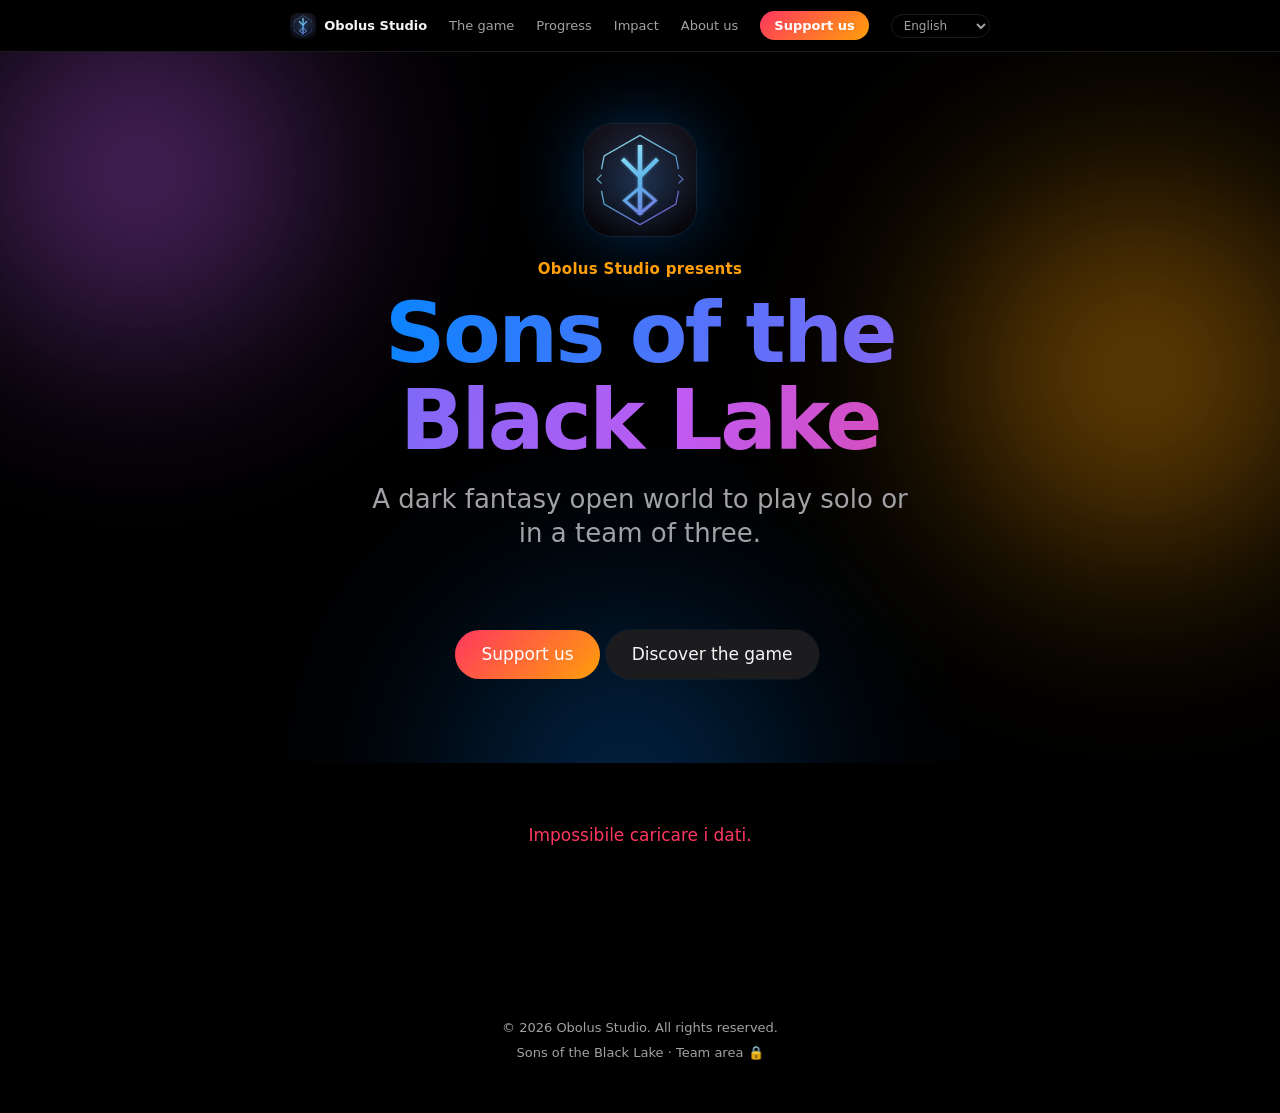
==== index.html @ 81336198 "Sito pubblico di Obolus Studio con area team, lingue e privacy Co-Authored-By: Claude Sonnet 5.5 <no" ====
<!doctype html>
<html lang="it"><head><meta charset="utf-8">
<meta name="viewport" content="width=device-width,initial-scale=1">
<link rel="icon" href="media/logo.svg" type="image/svg+xml">
<meta name="color-scheme" content="dark">
<meta name="description" content="Sons of the Black Lake: un dark fantasy open world da giocare da soli o in tre. Un gioco di Obolus Studio.">
<meta property="og:title" content="Sons of the Black Lake – Obolus Studio">
<meta property="og:description" content="Un dark fantasy open world da giocare da soli o in tre. Seguici mentre lo costruiamo.">
<title>Sons of the Black Lake – Obolus Studio</title>
<link rel="stylesheet" href="style.css"></head><body>
<nav id="nav"></nav><div id="pb"></div>

<header class="hero home">
  <canvas id="fx"></canvas><div class="blob"></div>
  <img class="mark" src="media/logo.svg" alt="Logo di Obolus Studio">
  <p class="eyebrow">Obolus Studio presenta</p>
  <h1 class="big"><span class="grad">Sons of the Black Lake</span></h1>
  <p class="lead" id="tag">Un dark fantasy open world da giocare da soli o in tre.</p>
  <div class="cd" id="cd"></div>
  <div class="cdl" id="cdl"></div>
  <div><a class="cta warm" id="hs" href="#sostieni">Sostienici</a><a class="cta2" href="#gioco">Scopri il gioco</a></div>
</header>

<main id="app">
<section id="trailer"><div class="rv"><p class="k grad">Trailer</p><h2>Guardalo in azione.</h2></div>
  <div class="vid rv" id="vid"><div><div class="play"></div><p>Il trailer arriva presto.</p></div></div>
</section>

<section id="gioco"><div class="rv"><p class="k grad">Il gioco</p><h2>Un'avventura dark fantasy.</h2><p class="sub">Un open world da vivere da soli o in compagnia, per PC su Steam.</p></div>
  <div class="feat">
    <div class="card"><div class="ic" style="--c:var(--blue)">⚔</div><h3>Combattimento</h3><p>Un sistema di combattimento completo.</p></div>
    <div class="card"><div class="ic" style="--c:var(--purple)">✦</div><h3>Classi</h3><p>Più classi, ognuna con il suo stile.</p></div>
    <div class="card"><div class="ic" style="--c:var(--green)">☻</div><h3>Co-op</h3><p>Da solo o con gli amici.</p></div>
    <div class="card"><div class="ic" style="--c:var(--orange)">☾</div><h3>Giorno e notte</h3><p>Un mondo che cambia con il tempo.</p></div>
    <div class="card"><div class="ic" style="--c:var(--pink)">◈</div><h3>Stile retro</h3><p>Un look che ricorda i classici.</p></div>
    <div class="card"><div class="ic" style="--c:var(--teal)">文</div><h3>Otto lingue</h3><p>Giocabile in otto lingue.</p></div>
  </div>
</section>

<section id="storia"><div class="rv"><p class="k" style="color:var(--pink)">La storia</p><h2>Il primo capitolo.</h2><p class="sub">Tutto comincia a Villaggio Lago Nero, un piccolo borgo affacciato su acque scure. Qui vive il protagonista, tra vicini, mestieri e giornate che sembrano tutte uguali. Ma questo è un mondo dark fantasy: la calma non dura per sempre. Il primo capitolo ti presenta il suo passato e ti guida, con calma, dentro il gioco. Sarà la nostra demo su Steam.</p></div></section>

<section id="galleria"><div class="rv"><p class="k" style="color:var(--teal)">Galleria</p><h2>Il mondo prende forma.</h2></div><div class="gal rv" id="gal"></div></section>

<section id="progressi"><div class="rv"><p class="k" style="color:var(--green)">A che punto siamo</p><h2>Si costruisce ogni giorno.</h2><p class="sub">Lo stato del capitolo 1.</p></div>
  <div class="card chap rv"><div class="ring"><svg width="180" height="180" viewBox="0 0 180 180"><defs><linearGradient id="gr" x1="0" y1="0" x2="1" y2="1"><stop offset="0" stop-color="#0a84ff"/><stop offset=".5" stop-color="#bf5af2"/><stop offset="1" stop-color="#ff375f"/></linearGradient></defs><circle cx="90" cy="90" r="76" fill="none" stroke="var(--line)" stroke-width="14"/><circle id="rg" cx="90" cy="90" r="76" fill="none" stroke="url(#gr)" stroke-width="14" stroke-linecap="round" stroke-dasharray="477.5" stroke-dashoffset="477.5" style="transition:stroke-dashoffset 1.4s cubic-bezier(.2,.7,.2,1)"/></svg><div class="t"><b id="cp">—</b><span>tappe pronte</span></div></div>
  <div><ol class="tl" id="cl"></ol><div class="note" id="cn"></div></div></div>
  <div class="mini rv" id="nums"></div>
  <a class="more" href="progressi.html">Tutti i numeri e la roadmap →</a>
</section>

<section id="team"><div class="rv"><p class="k" style="color:var(--orange)">Il team</p><h2>Tre persone, un gioco.</h2></div><div class="ppl rv" id="ppl"></div><a class="more" href="chi-siamo.html">Conosci il team →</a></section>

<section id="sostieni"><div class="card support rv"><p class="k grad">Sostienici</p><h2>Aiutaci a finire il gioco.</h2><p class="sub" id="dt"></p><a class="cta warm" id="db" href="#">Sostienici</a></div></section>
</main>
<footer id="ft"></footer>

<script src="i18n.js"></script>
<script src="site.js"></script>
<script>
const {$,f,el}=site;
Promise.all([site.cfg,site.data]).then(([C,D])=>{
  if(C.tagline)$('tag').textContent=C.tagline;
  site.countdown(C,$('cd'),$('cdl'));
  /* trailer */
  if(/^[\w-]{11}$/.test(C.trailer||'')){const i=el('iframe');i.src='https://www.youtube-nocookie.com/embed/'+C.trailer;i.title='Trailer';i.allow='accelerometer;encrypted-media;picture-in-picture;fullscreen';i.allowFullscreen=true;i.loading='lazy';$('vid').replaceChildren(i)}
  /* galleria */
  const gl=(C.gallery||[]).map(g=>typeof g==='string'?{src:g}:g).filter(g=>/^media\/[\w\-./]+\.(png|jpe?g|webp|gif|mp4|webm)$/i.test(g.src||''));
  if(gl.length)$('gal').replaceChildren(...gl.map(g=>{const fg=el('figure'),v=/\.(mp4|webm)$/i.test(g.src),m=el(v?'video':'img');m.src=g.src;if(v){m.controls=true;m.preload='metadata';m.playsInline=true}else{m.alt=g.caption||'Immagine del gioco';m.loading='lazy'}fg.append(m);if(g.caption)fg.append(el('figcaption','',g.caption));return fg}));
  else{const ph=[['Il villaggio','linear-gradient(135deg,#1b2a4a,#3a1f5c)'],['Di notte','linear-gradient(135deg,#2a1b3a,#5c1f3a)'],['Combattimento','linear-gradient(135deg,#4a1b1b,#7a3a14)'],['Co-op','linear-gradient(135deg,#1b3a2a,#1f4a5c)'],['Gli ambienti','linear-gradient(135deg,#10222b,#1b3a3a)'],['I personaggi','linear-gradient(135deg,#222,#3a3a55)']];
    $('gal').replaceChildren(...ph.map(([t,b])=>{const d=el('div','shot');d.style.setProperty('--b',b);d.append(el('b','',t),el('span','','In arrivo'));return d}))}
  /* progressi */
  const ch=D.chapter||[],dn=ch.filter(x=>x.status==='done').length,SL={done:'✓',doing:'…',todo:''};
  $('cp').textContent=dn+' / '+(ch.length-ch.filter(x=>x.detail).length||ch.length);
  setTimeout(()=>{$('rg').style.strokeDashoffset=477.5*(1-(ch.length?dn/ch.length:0))},300);
  $('cl').replaceChildren(...ch.map(x=>{const li=el('li');li.append(el('span','dot '+x.status,SL[x.status]),el('span','',x.name));if(x.detail)li.append(el('span','mut','· '+x.detail));return li}));
  $('cn').textContent=C.chapter_note||'';
  const NU=D.numbers||{};
  $('nums').replaceChildren(site.tile('Script di gioco',NU.scripts,'var(--blue)','file di codice'),site.tile('Scene',NU.scenes,'var(--purple)','livelli e menu'),site.tile('Modelli 3D',NU.models,'var(--orange)','di Nazar'),site.tile('Audio',NU.audio,'var(--pink)','musiche e suoni'));
  /* team */
  $('ppl').replaceChildren(...Object.values(C.people||{}).map((v,i)=>site.person(v,i)));
  /* donazioni */
  $('dt').textContent=C.donate_text||'';site.donate(C,$('db'));
  if(/^https:\/\//.test(C.steam_url||'')){$('hs').textContent='Wishlist su Steam';$('hs').href=C.steam_url}
  site.reveal();
}).catch(()=>site.fail());
</script><script src="fx.js"></script></body></html>
---- style.css ----
:root{
  --bg:#000;--panel:#1c1c1e;--fg:#f5f5f7;--mut:#a1a1a6;--line:rgba(255,255,255,.1);--nav:rgba(0,0,0,.6);
  --blue:#0a84ff;--purple:#bf5af2;--pink:#ff375f;--orange:#ff9f0a;--green:#30d158;--teal:#40c8e0;
  --shadow:0 0 0 1px rgba(255,255,255,.04);
  --font:-apple-system,BlinkMacSystemFont,"SF Pro Display","SF Pro Text","Inter","Segoe UI",system-ui,sans-serif;
}
*{box-sizing:border-box}html{scroll-behavior:smooth;scroll-padding-top:64px}
body{margin:0;background:var(--bg);color:var(--fg);font:17px/1.47 var(--font);-webkit-font-smoothing:antialiased}
a{color:var(--blue);text-decoration:none}a:hover{text-decoration:underline}
.grad{background:linear-gradient(100deg,var(--blue),var(--purple) 40%,var(--pink) 70%,var(--orange));-webkit-background-clip:text;background-clip:text;color:transparent;background-size:200% auto}
@media (prefers-reduced-motion:no-preference){.grad{animation:shift 9s ease-in-out infinite alternate}@keyframes shift{to{background-position:100% 0}}
  .rv{opacity:0;transform:translateY(28px);transition:opacity .8s cubic-bezier(.2,.7,.2,1),transform .8s cubic-bezier(.2,.7,.2,1)}.rv.in{opacity:1;transform:none}}
/* nav */
nav{position:sticky;top:0;z-index:20;height:52px;display:flex;align-items:center;justify-content:safe center;gap:22px;padding:0 16px;background:var(--nav);backdrop-filter:saturate(180%) blur(20px);-webkit-backdrop-filter:saturate(180%) blur(20px);border-bottom:1px solid var(--line);font-size:13px;overflow-x:auto;white-space:nowrap}
nav b{font-weight:600;color:var(--fg)}nav a{color:var(--mut)}nav a:hover{color:var(--fg);text-decoration:none}
/* hero */
.hero{position:relative;overflow:hidden;text-align:center;padding:84px 20px 72px;isolation:isolate}
.hero:before,.hero:after{content:"";position:absolute;z-index:-1;border-radius:50%;filter:blur(90px);opacity:.55}
.hero:before{width:520px;height:520px;left:-120px;top:-140px;background:radial-gradient(circle,var(--purple),transparent 70%)}
.hero:after{width:560px;height:560px;right:-140px;top:40px;background:radial-gradient(circle,var(--orange),transparent 70%)}
.hero .blob{position:absolute;z-index:-1;width:480px;height:480px;left:30%;bottom:-260px;border-radius:50%;filter:blur(100px);opacity:.45;background:radial-gradient(circle,var(--blue),transparent 70%)}
.eyebrow{font-size:15px;font-weight:600;color:var(--orange);letter-spacing:.02em;margin:0 0 10px}
h1{font-size:clamp(40px,8vw,84px);line-height:1.04;letter-spacing:-.03em;font-weight:700;margin:0 auto;max-width:15ch}
.lead{font-size:clamp(19px,2.6vw,26px);line-height:1.3;color:var(--mut);max-width:34ch;margin:18px auto 0;font-weight:500}
.cd{display:flex;justify-content:center;gap:12px;margin:44px auto 10px;flex-wrap:wrap}
.cd div{min-width:92px;padding:16px 12px 12px;border-radius:22px;background:var(--panel);box-shadow:var(--shadow);text-align:center}
.cd b{display:block;font-size:44px;line-height:1;font-weight:700;letter-spacing:-.02em;font-variant-numeric:tabular-nums}
.cd span{font-size:12px;color:var(--mut);text-transform:uppercase;letter-spacing:.08em}
.cdl{color:var(--mut);font-size:15px}
.cta{display:inline-block;margin-top:26px;padding:12px 26px;border-radius:980px;background:var(--blue);color:#fff;font-weight:500}.cta:hover{text-decoration:none;filter:brightness(1.1)}.cta.off{background:var(--line);color:var(--mut);pointer-events:none}
/* sezioni */
main{max-width:1080px;margin:0 auto;padding:0 20px 80px}
section{padding:72px 0 0}
.k{font-size:14px;font-weight:600;margin:0 0 6px}
h2{font-size:clamp(30px,5vw,52px);line-height:1.08;letter-spacing:-.025em;font-weight:700;margin:0 0 10px}
.sub{color:var(--mut);font-size:19px;max-width:46ch;margin:0 0 30px}
.card{background:var(--panel);border-radius:26px;box-shadow:var(--shadow);padding:28px}
.grid{display:grid;gap:16px;grid-template-columns:repeat(auto-fit,minmax(min(100%,300px),1fr))}
.tiles{display:grid;gap:14px;grid-template-columns:repeat(auto-fit,minmax(min(100%,150px),1fr))}
.tile{background:var(--panel);border-radius:24px;box-shadow:var(--shadow);padding:22px;position:relative;overflow:hidden}
.tile:before{content:"";position:absolute;inset:0 0 auto 0;height:4px;background:var(--c,var(--blue))}
.tile .l{font-size:13px;color:var(--mut);font-weight:500}.tile .n{font-size:46px;line-height:1.1;font-weight:700;letter-spacing:-.03em;font-variant-numeric:tabular-nums;margin:6px 0 2px;color:var(--c,var(--blue))}
.tile .m{font-size:13px;color:var(--mut)}.up{color:var(--green)}.down{color:var(--pink)}
/* capitolo */
.chap{display:grid;gap:28px;grid-template-columns:200px 1fr;align-items:center}
@media(max-width:640px){.chap{grid-template-columns:1fr;justify-items:center}}
.ring{position:relative;width:180px;height:180px}.ring svg{transform:rotate(-90deg)}.ring .t{position:absolute;inset:0;display:flex;flex-direction:column;align-items:center;justify-content:center}
.ring .t b{font-size:44px;font-weight:700;letter-spacing:-.03em}.ring .t span{font-size:13px;color:var(--mut)}
ol.tl{list-style:none;margin:0;padding:0;display:flex;flex-direction:column;gap:12px;width:100%}
ol.tl li{display:flex;gap:12px;align-items:center;font-size:16px}
.dot{flex:none;width:26px;height:26px;border-radius:50%;display:grid;place-items:center;font-size:13px;color:#fff;background:var(--line)}
.dot.done{background:linear-gradient(135deg,var(--green),var(--teal))}.dot.doing{background:linear-gradient(135deg,var(--orange),var(--pink))}
.mut{color:var(--mut);font-size:14px}
.note{color:var(--mut);font-size:13px;margin-top:14px}
/* controlli */
.seg{display:flex;gap:10px;flex-wrap:wrap;align-items:center;margin-bottom:18px}
select{font:inherit;font-size:15px;color:var(--fg);background:var(--panel);border:1px solid var(--line);border-radius:12px;padding:8px 12px}
.sw{display:inline-flex;align-items:center;gap:8px;font-size:15px;color:var(--mut);cursor:pointer}
.sw input{appearance:none;width:42px;height:26px;border-radius:99px;background:var(--line);position:relative;cursor:pointer;transition:background .25s;margin:0}
.sw input:after{content:"";position:absolute;top:2px;left:2px;width:22px;height:22px;border-radius:50%;background:#fff;box-shadow:0 1px 3px rgba(0,0,0,.3);transition:transform .25s}
.sw input:checked{background:var(--green)}.sw input:checked:after{transform:translateX(16px)}
/* barre */
.lg{display:flex;gap:16px;font-size:13px;color:var(--mut);margin:6px 0 14px}.lg i{display:inline-block;width:10px;height:10px;border-radius:3px;margin-right:6px}
.g{margin-bottom:14px}.nm{font-size:14px;font-weight:600;margin-bottom:4px}
.bl{display:flex;align-items:center;gap:10px;height:18px;margin-bottom:4px}.bar{height:12px;border-radius:99px;min-width:4px;transition:width .9s cubic-bezier(.2,.7,.2,1)}
.bv{font-size:13px;color:var(--mut);font-variant-numeric:tabular-nums}
.col{display:flex;align-items:flex-end;gap:10px;height:180px;padding-top:12px}
.col div{flex:1;display:flex;flex-direction:column;align-items:center;justify-content:flex-end;height:100%;gap:6px;font-size:12px;color:var(--mut)}
.col i{display:block;width:100%;max-width:44px;border-radius:12px 12px 6px 6px;background:var(--line)}
.col .cur i{background:linear-gradient(180deg,var(--pink),var(--orange))}.col .best i{background:linear-gradient(180deg,var(--blue),var(--purple))}
/* liste */
ul.l{list-style:none;margin:0;padding:0;display:flex;flex-direction:column}
ul.l li{display:flex;gap:10px;align-items:baseline;padding:12px 0;border-bottom:1px solid var(--line);font-size:16px}ul.l li:last-child{border:0}
ul.l li>.mut{white-space:nowrap}ul.l li>a,ul.l li>span:not(.pill):not(.chk):not(.mut){flex:1;min-width:0}.pill{flex:none;font-size:12px;font-weight:600;padding:2px 10px;border-radius:99px;background:var(--line);color:var(--mut)}
.pill.o{background:rgba(255,159,10,.16);color:var(--orange)}.pill.g{background:rgba(48,209,88,.16);color:var(--green)}
.chk{flex:none;width:22px;height:22px;border-radius:50%;border:2px solid var(--line);display:grid;place-items:center;color:#fff;font-size:12px;position:relative;top:3px}.chk.on{background:var(--green);border-color:var(--green)}
/* roadmap */
.road{display:grid;gap:14px;grid-template-columns:repeat(auto-fit,minmax(min(100%,220px),1fr))}
.ph{background:var(--panel);border-radius:24px;padding:22px;box-shadow:var(--shadow);position:relative;overflow:hidden}
.ph.now{background:linear-gradient(135deg,var(--blue),var(--purple) 55%,var(--pink));color:#fff}.ph.now .mut{color:rgba(255,255,255,.82)}
.ph b{font-size:20px;letter-spacing:-.01em;display:block;margin:4px 0}.ph .nn{font-size:12px;font-weight:600;opacity:.7}
/* persone */
.ppl{display:grid;gap:14px;grid-template-columns:repeat(auto-fit,minmax(min(100%,230px),1fr))}
.pc{background:var(--panel);border-radius:26px;box-shadow:var(--shadow);padding:26px;text-align:center}
.av{width:84px;height:84px;border-radius:50%;margin:0 auto 14px;display:grid;place-items:center;font-size:34px;font-weight:700;color:#fff}
.pc b{font-size:20px;display:block}
.tw{overflow-x:auto}table{width:100%;border-collapse:collapse;font-variant-numeric:tabular-nums;font-size:15px}
th,td{text-align:right;padding:12px 10px;border-bottom:1px solid var(--line);white-space:nowrap}th:first-child,td:first-child{text-align:left}
th{font-size:12px;color:var(--mut);font-weight:600;text-transform:uppercase;letter-spacing:.05em}
.gal{display:grid;gap:14px;grid-template-columns:repeat(auto-fill,minmax(220px,1fr))}.gal img{width:100%;border-radius:20px;display:block}
.empty{border:2px dashed var(--line);border-radius:26px;padding:44px 20px;text-align:center;color:var(--mut)}
.links{display:flex;gap:12px;flex-wrap:wrap}.links a{padding:10px 20px;border-radius:99px;background:var(--panel);box-shadow:var(--shadow);color:var(--fg);font-size:15px;font-weight:500}
@media(max-width:640px){.card{padding:20px}.col{gap:4px}.col div{font-size:10px;min-width:0}.cd{gap:8px}.cd div{min-width:0;flex:1;max-width:84px;padding:14px 4px 10px}.cd b{font-size:32px}.cd span{font-size:10px}}
.col div{min-width:0}
footer{text-align:center;color:var(--mut);font-size:13px;padding:30px 20px 50px}
.err{color:var(--pink);text-align:center;padding:60px 20px}

/* animazioni */
#pb{position:fixed;top:0;left:0;height:3px;width:0;z-index:30;background:linear-gradient(90deg,var(--blue),var(--purple),var(--pink),var(--orange))}
nav a.on{color:var(--fg)}
.hero canvas{position:absolute;inset:0;width:100%;height:100%;z-index:-1;pointer-events:none}
@media (prefers-reduced-motion:no-preference){
 .rv.in.tile:hover,.rv.in.pc:hover,.rv.in.ph:hover{transform:translateY(-6px);transition-duration:.25s}
 .tile,.pc,.ph{will-change:transform}
 .eyebrow{animation:glow 3.5s ease-in-out infinite alternate}@keyframes glow{from{opacity:.7}to{opacity:1;text-shadow:0 0 18px rgba(255,159,10,.6)}}
 .cd div{animation:bob 6s ease-in-out infinite}.cd div:nth-child(2){animation-delay:-1.5s}.cd div:nth-child(3){animation-delay:-3s}.cd div:nth-child(4){animation-delay:-4.5s}@keyframes bob{50%{transform:translateY(-6px)}}
 .av{animation:pulse 4s ease-in-out infinite}@keyframes pulse{50%{box-shadow:0 0 0 12px rgba(191,90,242,.12)}}
}
/* pagina chi siamo */
.story{position:relative;padding-left:44px;display:flex;flex-direction:column;gap:22px}
.story:before{content:"";position:absolute;left:13px;top:6px;bottom:6px;width:3px;border-radius:3px;background:var(--line)}
.story .fill{position:absolute;left:13px;top:6px;width:3px;border-radius:3px;background:linear-gradient(180deg,var(--blue),var(--purple),var(--pink),var(--orange));height:0}
.story .st{position:relative}.story .st:before{content:"";position:absolute;left:-39px;top:6px;width:13px;height:13px;border-radius:50%;background:var(--panel);border:3px solid var(--purple)}
.story h3{margin:0 0 4px;font-size:22px;letter-spacing:-.01em}.story p{margin:0;color:var(--mut)}
.feat{display:grid;gap:14px;grid-template-columns:repeat(auto-fit,minmax(min(100%,300px),1fr))}
.feat .card h3{margin:10px 0 6px;font-size:22px;letter-spacing:-.01em}.feat .card p{margin:0;color:var(--mut)}
.ic{width:48px;height:48px;border-radius:14px;display:grid;place-items:center;font-size:24px;background:var(--c,var(--blue));color:#fff}
.chips{display:flex;gap:10px;flex-wrap:wrap}.chips span{padding:8px 18px;border-radius:99px;background:var(--panel);box-shadow:var(--shadow);font-size:15px;font-weight:500}
.rules{display:grid;gap:14px;grid-template-columns:repeat(auto-fit,minmax(min(100%,230px),1fr))}

/* sito pubblico */
nav a.brand{display:flex;align-items:center;gap:8px;color:var(--fg)}nav a.brand img{border-radius:7px;display:block}
nav a.go{color:#fff;background:linear-gradient(135deg,var(--pink),var(--orange));padding:5px 14px;border-radius:99px;font-weight:600}nav a.go:hover{filter:brightness(1.1)}
.hero.home{padding:72px 20px 84px}
.mark{width:112px;height:112px;margin:0 auto 22px;border-radius:28px;display:block;box-shadow:0 0 70px rgba(10,132,255,.35),0 0 0 1px rgba(255,255,255,.08)}
@media(prefers-reduced-motion:no-preference){.mark{animation:float 6s ease-in-out infinite}@keyframes float{50%{transform:translateY(-8px)}}}
h1.big{max-width:12ch}
.cta2{display:inline-block;margin:26px 6px 0;padding:12px 26px;border-radius:980px;background:var(--panel);color:var(--fg);font-weight:500;box-shadow:var(--shadow)}.cta2:hover{text-decoration:none;background:#2a2a2d}
.cta.warm{background:linear-gradient(135deg,var(--pink),var(--orange))}
.vid{position:relative;aspect-ratio:16/9;border-radius:28px;overflow:hidden;background:radial-gradient(circle at 30% 20%,#3a1f5c,#0b0b12 70%);box-shadow:var(--shadow);display:grid;place-items:center;text-align:center}
.vid iframe,.vid video{position:absolute;inset:0;width:100%;height:100%;border:0}
.play{width:84px;height:84px;border-radius:50%;background:rgba(255,255,255,.12);display:grid;place-items:center;margin:0 auto 14px;backdrop-filter:blur(8px)}
.play:after{content:"";border-left:24px solid #fff;border-top:15px solid transparent;border-bottom:15px solid transparent;margin-left:7px}
.vid p{margin:0;color:var(--mut)}
.gal{display:grid;gap:14px;grid-template-columns:repeat(auto-fill,minmax(min(100%,300px),1fr))}
.gal img,.gal video{width:100%;aspect-ratio:16/10;object-fit:cover;border-radius:22px;display:block;background:var(--panel)}
.gal figure{margin:0}.gal figcaption{color:var(--mut);font-size:14px;margin-top:8px}
.shot{position:relative;aspect-ratio:16/10;border-radius:22px;overflow:hidden;display:flex;flex-direction:column;justify-content:flex-end;padding:18px;box-shadow:var(--shadow);background:var(--b)}
.shot b{font-size:20px;letter-spacing:-.01em}.shot span{font-size:13px;color:rgba(255,255,255,.7)}
.shot:before{content:"";position:absolute;inset:0;background:radial-gradient(circle at 70% 25%,rgba(255,255,255,.14),transparent 55%)}
.support{text-align:center;padding:56px 24px;background:linear-gradient(135deg,rgba(255,55,95,.18),rgba(191,90,242,.16) 50%,rgba(10,132,255,.16));border:1px solid var(--line)}
.support h2{margin:0 auto 12px;max-width:16ch}.support .sub{margin:0 auto 6px}
.more{display:inline-block;margin-top:18px;font-weight:500}
.mini{display:grid;gap:14px;grid-template-columns:repeat(auto-fit,minmax(min(100%,150px),1fr));margin-top:18px}
.pc .mut{white-space:normal}
.role{display:inline-block;margin-top:8px;padding:4px 12px;border-radius:99px;background:rgba(191,90,242,.16);color:var(--purple);font-size:13px;font-weight:600}
.lockbox{max-width:460px;margin:0 auto}
.lockbox form{display:flex;gap:10px;flex-wrap:wrap}.lockbox input{flex:1;min-width:0;font:inherit;font-size:16px;color:var(--fg);background:#000;border:1px solid var(--line);border-radius:99px;padding:12px 18px}
.lockbox .cta{margin:0;border:0;font:inherit;font-weight:500;cursor:pointer}
[hidden]{display:none!important}
footer a{color:var(--mut)}footer a:hover{color:var(--fg)}
nav select.lang{font:inherit;font-size:12px;color:var(--mut);background:transparent;border:1px solid var(--line);border-radius:99px;padding:3px 8px;cursor:pointer;flex:none}
nav select.lang option{background:#1c1c1e;color:#f5f5f7}
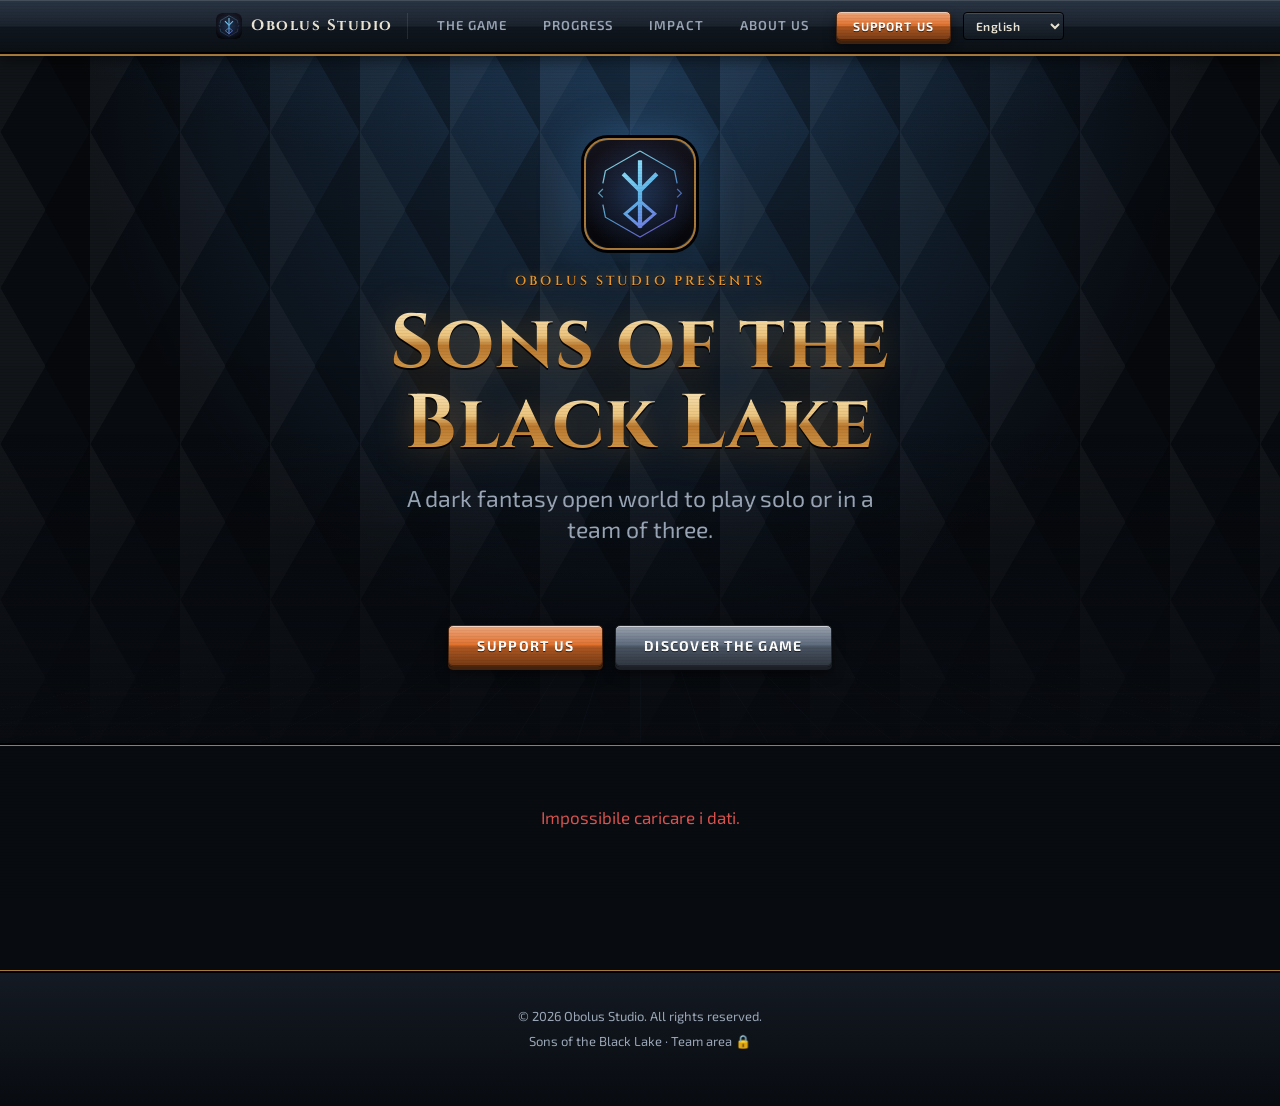
==== commit 3195be6c: "Restyling retro anni 2000: pulsanti 3D, pannelli metallici, icone low poly, braci pixelate" ====
--- a/index.html
+++ b/index.html
@@ -28,12 +28,12 @@
 
 <section id="gioco"><div class="rv"><p class="k grad">Il gioco</p><h2>Un'avventura dark fantasy.</h2><p class="sub">Un open world da vivere da soli o in compagnia, per PC su Steam.</p></div>
   <div class="feat">
-    <div class="card"><div class="ic" style="--c:var(--blue)">⚔</div><h3>Combattimento</h3><p>Un sistema di combattimento completo.</p></div>
-    <div class="card"><div class="ic" style="--c:var(--purple)">✦</div><h3>Classi</h3><p>Più classi, ognuna con il suo stile.</p></div>
-    <div class="card"><div class="ic" style="--c:var(--green)">☻</div><h3>Co-op</h3><p>Da solo o con gli amici.</p></div>
-    <div class="card"><div class="ic" style="--c:var(--orange)">☾</div><h3>Giorno e notte</h3><p>Un mondo che cambia con il tempo.</p></div>
-    <div class="card"><div class="ic" style="--c:var(--pink)">◈</div><h3>Stile retro</h3><p>Un look che ricorda i classici.</p></div>
-    <div class="card"><div class="ic" style="--c:var(--teal)">文</div><h3>Otto lingue</h3><p>Giocabile in otto lingue.</p></div>
+    <div class="card"><div class="ic" style="--c:var(--blue)"><svg viewBox="0 0 48 48" aria-hidden="true"><g transform="rotate(45 24 24)"><polygon fill="currentColor" points="24,2 28,9 28,30 24,30"/><polygon fill="currentColor" fill-opacity=".55" points="24,2 20,9 20,30 24,30"/><polygon fill="currentColor" points="12,30 36,30 34,34 14,34"/><polygon fill="currentColor" fill-opacity=".55" points="24,34 14,34 12,30 24,30" fill-opacity=".3"/><polygon fill="currentColor" fill-opacity=".55" points="21.5,34 26.5,34 26.5,41 21.5,41"/><polygon fill="currentColor" points="24,40 28,43.5 24,47 20,43.5"/></g></svg></div><h3>Combattimento</h3><p>Un sistema di combattimento completo.</p></div>
+    <div class="card"><div class="ic" style="--c:var(--purple)"><svg viewBox="0 0 48 48" aria-hidden="true"><polygon fill="currentColor" points="24,3 41,9 41,25 24,45"/><polygon fill="currentColor" fill-opacity=".55" points="24,3 7,9 7,25 24,45"/><polygon fill="#000" fill-opacity=".35" points="24,13 31,24 24,35 17,24"/><polygon fill="#fff" fill-opacity=".85" points="24,17 28,24 24,31 20,24"/></svg></div><h3>Classi</h3><p>Più classi, ognuna con il suo stile.</p></div>
+    <div class="card"><div class="ic" style="--c:var(--green)"><svg viewBox="0 0 48 48" aria-hidden="true"><g transform="translate(-12 9) scale(.78)" opacity=".6"><polygon fill="currentColor" points="24,6 30,10 30,18 24,22 18,18 18,10"/><polygon fill="currentColor" fill-opacity=".55" points="24,6 18,10 18,18 24,22"/><polygon fill="currentColor" points="12,44 14,29 24,24 34,29 36,44"/><polygon fill="currentColor" fill-opacity=".55" points="24,24 14,29 12,44 24,44"/></g><g transform="translate(18.6 9) scale(.78)" opacity=".6"><polygon fill="currentColor" points="24,6 30,10 30,18 24,22 18,18 18,10"/><polygon fill="currentColor" fill-opacity=".55" points="24,6 18,10 18,18 24,22"/><polygon fill="currentColor" points="12,44 14,29 24,24 34,29 36,44"/><polygon fill="currentColor" fill-opacity=".55" points="24,24 14,29 12,44 24,44"/></g><g transform="translate(0 -2)" opacity="1"><polygon fill="currentColor" points="24,6 30,10 30,18 24,22 18,18 18,10"/><polygon fill="currentColor" fill-opacity=".55" points="24,6 18,10 18,18 24,22"/><polygon fill="currentColor" points="12,44 14,29 24,24 34,29 36,44"/><polygon fill="currentColor" fill-opacity=".55" points="24,24 14,29 12,44 24,44"/></g></svg></div><h3>Co-op</h3><p>Da solo o con gli amici.</p></div>
+    <div class="card"><div class="ic" style="--c:var(--orange)"><svg viewBox="0 0 48 48" aria-hidden="true"><polygon fill="currentColor" points="18.4,41.8 12.2,39.1 7.8,34.0 6.0,27.5 7.3,20.9 11.4,15.5 17.4,12.4 24.1,12.3 30.2,15.2 34.5,20.4 36.0,27.0 39.8,14.7 35.2,10.2 29.0,8.5 22.7,10.2 18.2,14.7 16.5,21.0 18.2,27.2 22.8,31.8 29.0,33.5"/><polygon fill="currentColor" fill-opacity=".55" points="18.4,41.8 12.2,39.1 7.8,34.0 6.0,27.5 7.3,20.9 11.4,15.5 25.0,25.0"/><polygon fill="#ffd27a" points="35.0,3.0 36.5,8.3 41.4,5.6 38.7,10.5 44.0,12.0 38.7,13.5 41.4,18.4 36.5,15.7 35.0,21.0 33.5,15.7 28.6,18.4 31.3,13.5 26.0,12.0 31.3,10.5 28.6,5.6 33.5,8.3"/></svg></div><h3>Giorno e notte</h3><p>Un mondo che cambia con il tempo.</p></div>
+    <div class="card"><div class="ic" style="--c:var(--pink)"><svg viewBox="0 0 48 48" aria-hidden="true"><polygon fill="currentColor" points="24,4 41,13 24,22 7,13"/><polygon fill="currentColor" fill-opacity=".55" points="7,13 24,22 24,44 7,35"/><polygon fill="currentColor" fill-opacity=".3" points="24,22 41,13 41,35 24,44"/><polygon fill="#fff" fill-opacity=".5" points="24,4 41,13 24,22 7,13" opacity=".0"/><polyline fill="none" stroke="#fff" stroke-opacity=".7" stroke-width="1.5" points="7,13 24,22 41,13"/></svg></div><h3>Stile retro</h3><p>Un look che ricorda i classici.</p></div>
+    <div class="card"><div class="ic" style="--c:var(--teal)"><svg viewBox="0 0 48 48" aria-hidden="true"><polygon fill="currentColor" fill-opacity=".55" points="4,6 30,6 30,24 16,24 9,31 9,24 4,24"/><polygon fill="currentColor" points="18,18 44,18 44,36 40,36 40,43 32,36 18,36"/><polygon fill="#000" fill-opacity=".55" points="26,31 31,22 36,31 34,31 33,29 29,29 28,31"/></svg></div><h3>Otto lingue</h3><p>Giocabile in otto lingue.</p></div>
   </div>
 </section>
 
@@ -42,7 +42,7 @@
 <section id="galleria"><div class="rv"><p class="k" style="color:var(--teal)">Galleria</p><h2>Il mondo prende forma.</h2></div><div class="gal rv" id="gal"></div></section>
 
 <section id="progressi"><div class="rv"><p class="k" style="color:var(--green)">A che punto siamo</p><h2>Si costruisce ogni giorno.</h2><p class="sub">Lo stato del capitolo 1.</p></div>
-  <div class="card chap rv"><div class="ring"><svg width="180" height="180" viewBox="0 0 180 180"><defs><linearGradient id="gr" x1="0" y1="0" x2="1" y2="1"><stop offset="0" stop-color="#0a84ff"/><stop offset=".5" stop-color="#bf5af2"/><stop offset="1" stop-color="#ff375f"/></linearGradient></defs><circle cx="90" cy="90" r="76" fill="none" stroke="var(--line)" stroke-width="14"/><circle id="rg" cx="90" cy="90" r="76" fill="none" stroke="url(#gr)" stroke-width="14" stroke-linecap="round" stroke-dasharray="477.5" stroke-dashoffset="477.5" style="transition:stroke-dashoffset 1.4s cubic-bezier(.2,.7,.2,1)"/></svg><div class="t"><b id="cp">—</b><span>tappe pronte</span></div></div>
+  <div class="card chap rv"><div class="ring"><svg width="180" height="180" viewBox="0 0 180 180"><defs><linearGradient id="gr" x1="0" y1="0" x2="1" y2="1"><stop offset="0" stop-color="#f6c274"/><stop offset=".5" stop-color="#e8962e"/><stop offset="1" stop-color="#c9691f"/></linearGradient></defs><circle cx="90" cy="90" r="76" fill="none" stroke="var(--line)" stroke-width="14"/><circle id="rg" cx="90" cy="90" r="76" fill="none" stroke="url(#gr)" stroke-width="14" stroke-linecap="butt" stroke-dasharray="477.5" stroke-dashoffset="477.5" style="transition:stroke-dashoffset 1.4s cubic-bezier(.2,.7,.2,1)"/></svg><div class="t"><b id="cp">—</b><span>tappe pronte</span></div></div>
   <div><ol class="tl" id="cl"></ol><div class="note" id="cn"></div></div></div>
   <div class="mini rv" id="nums"></div>
   <a class="more" href="progressi.html">Tutti i numeri e la roadmap →</a>
--- a/style.css
+++ b/style.css
@@ -1,153 +1,235 @@
+/* Sons of the Black Lake – Obolus Studio
+   Stile: retro anni 2000 riletto in chiave moderna (pulsanti a gradiente "3D", pannelli metallici,
+   cornice di bronzo con rombi, luce da fiamma). I nomi delle variabili colore (--blue, --pink...) sono
+   rimasti quelli di prima per non toccare il resto del sito: contano i valori, non i nomi. */
+
+/* caratteri self-hosted (niente richieste a Google): titoli Cinzel (come il gioco), russo Forum, testo Exo 2 */
+@font-face{font-family:"Cinzel";font-weight:600;font-style:normal;font-display:swap;src:url(media/fonts/cinzel-latin-600-normal.woff2) format("woff2");unicode-range:U+0000-00FF,U+0131,U+0152-0153,U+02BB-02BC,U+02C6,U+02DA,U+02DC,U+0304,U+0308,U+0329,U+2000-206F,U+20AC,U+2122,U+2191,U+2193,U+2212,U+2215,U+FEFF,U+FFFD}
+@font-face{font-family:"Cinzel";font-weight:700;font-style:normal;font-display:swap;src:url(media/fonts/cinzel-latin-700-normal.woff2) format("woff2");unicode-range:U+0000-00FF,U+0131,U+0152-0153,U+02BB-02BC,U+02C6,U+02DA,U+02DC,U+0304,U+0308,U+0329,U+2000-206F,U+20AC,U+2122,U+2191,U+2193,U+2212,U+2215,U+FEFF,U+FFFD}
+@font-face{font-family:"Forum";font-weight:400;font-style:normal;font-display:swap;src:url(media/fonts/forum-cyrillic-400-normal.woff2) format("woff2");unicode-range:U+0301,U+0400-045F,U+0490-0491,U+04B0-04B1,U+2116}
+@font-face{font-family:"Forum";font-weight:400;font-style:normal;font-display:swap;src:url(media/fonts/forum-latin-400-normal.woff2) format("woff2");unicode-range:U+0000-00FF,U+0131,U+0152-0153,U+02BB-02BC,U+02C6,U+02DA,U+02DC,U+0304,U+0308,U+0329,U+2000-206F,U+20AC,U+2122,U+2191,U+2193,U+2212,U+2215,U+FEFF,U+FFFD}
+@font-face{font-family:"Exo 2";font-weight:400;font-style:normal;font-display:swap;src:url(media/fonts/exo-2-cyrillic-400-normal.woff2) format("woff2");unicode-range:U+0301,U+0400-045F,U+0490-0491,U+04B0-04B1,U+2116}
+@font-face{font-family:"Exo 2";font-weight:600;font-style:normal;font-display:swap;src:url(media/fonts/exo-2-cyrillic-600-normal.woff2) format("woff2");unicode-range:U+0301,U+0400-045F,U+0490-0491,U+04B0-04B1,U+2116}
+@font-face{font-family:"Exo 2";font-weight:700;font-style:normal;font-display:swap;src:url(media/fonts/exo-2-cyrillic-700-normal.woff2) format("woff2");unicode-range:U+0301,U+0400-045F,U+0490-0491,U+04B0-04B1,U+2116}
+@font-face{font-family:"Exo 2";font-weight:400;font-style:normal;font-display:swap;src:url(media/fonts/exo-2-latin-400-normal.woff2) format("woff2");unicode-range:U+0000-00FF,U+0131,U+0152-0153,U+02BB-02BC,U+02C6,U+02DA,U+02DC,U+0304,U+0308,U+0329,U+2000-206F,U+20AC,U+2122,U+2191,U+2193,U+2212,U+2215,U+FEFF,U+FFFD}
+@font-face{font-family:"Exo 2";font-weight:600;font-style:normal;font-display:swap;src:url(media/fonts/exo-2-latin-600-normal.woff2) format("woff2");unicode-range:U+0000-00FF,U+0131,U+0152-0153,U+02BB-02BC,U+02C6,U+02DA,U+02DC,U+0304,U+0308,U+0329,U+2000-206F,U+20AC,U+2122,U+2191,U+2193,U+2212,U+2215,U+FEFF,U+FFFD}
+@font-face{font-family:"Exo 2";font-weight:700;font-style:normal;font-display:swap;src:url(media/fonts/exo-2-latin-700-normal.woff2) format("woff2");unicode-range:U+0000-00FF,U+0131,U+0152-0153,U+02BB-02BC,U+02C6,U+02DA,U+02DC,U+0304,U+0308,U+0329,U+2000-206F,U+20AC,U+2122,U+2191,U+2193,U+2212,U+2215,U+FEFF,U+FFFD}
+
 :root{
-  --bg:#000;--panel:#1c1c1e;--fg:#f5f5f7;--mut:#a1a1a6;--line:rgba(255,255,255,.1);--nav:rgba(0,0,0,.6);
-  --blue:#0a84ff;--purple:#bf5af2;--pink:#ff375f;--orange:#ff9f0a;--green:#30d158;--teal:#40c8e0;
-  --shadow:0 0 0 1px rgba(255,255,255,.04);
-  --font:-apple-system,BlinkMacSystemFont,"SF Pro Display","SF Pro Text","Inter","Segoe UI",system-ui,sans-serif;
+  --bg:#080b10;--panel:#141a23;--panel2:#1c2430;--fg:#ece6d6;--mut:#9aa6b6;--line:rgba(150,180,220,.16);--nav:#141a23;
+  --bronze:#a9793a;--bronze-hi:#dca95c;
+  --blue:#4f9de8;--purple:#8b78d6;--pink:#d9534f;--orange:#e8962e;--green:#6cbf5a;--teal:#4ec3c8;
+  --shadow:0 6px 18px rgba(0,0,0,.45);
+  --display:"Cinzel","Forum",Georgia,"Times New Roman",serif;
+  --font:"Exo 2",system-ui,-apple-system,"Segoe UI",Roboto,sans-serif;
 }
-*{box-sizing:border-box}html{scroll-behavior:smooth;scroll-padding-top:64px}
-body{margin:0;background:var(--bg);color:var(--fg);font:17px/1.47 var(--font);-webkit-font-smoothing:antialiased}
+*{box-sizing:border-box}html{scroll-behavior:smooth;scroll-padding-top:70px}
+body{margin:0;color:var(--fg);font:17px/1.5 var(--font);-webkit-font-smoothing:antialiased;min-height:100vh;
+  background:radial-gradient(1100px 520px at 50% -180px,#16263a,transparent 70%),var(--bg)}
+/* righe da vecchio schermo, appena accennate */
+body:after{content:"";position:fixed;inset:0;z-index:50;pointer-events:none;background:repeating-linear-gradient(180deg,rgba(0,0,0,.5) 0 1px,transparent 1px 3px);opacity:.09}
+::selection{background:var(--orange);color:#000}
 a{color:var(--blue);text-decoration:none}a:hover{text-decoration:underline}
-.grad{background:linear-gradient(100deg,var(--blue),var(--purple) 40%,var(--pink) 70%,var(--orange));-webkit-background-clip:text;background-clip:text;color:transparent;background-size:200% auto}
-@media (prefers-reduced-motion:no-preference){.grad{animation:shift 9s ease-in-out infinite alternate}@keyframes shift{to{background-position:100% 0}}
-  .rv{opacity:0;transform:translateY(28px);transition:opacity .8s cubic-bezier(.2,.7,.2,1),transform .8s cubic-bezier(.2,.7,.2,1)}.rv.in{opacity:1;transform:none}}
-/* nav */
-nav{position:sticky;top:0;z-index:20;height:52px;display:flex;align-items:center;justify-content:safe center;gap:22px;padding:0 16px;background:var(--nav);backdrop-filter:saturate(180%) blur(20px);-webkit-backdrop-filter:saturate(180%) blur(20px);border-bottom:1px solid var(--line);font-size:13px;overflow-x:auto;white-space:nowrap}
-nav b{font-weight:600;color:var(--fg)}nav a{color:var(--mut)}nav a:hover{color:var(--fg);text-decoration:none}
+:focus-visible{outline:2px solid var(--bronze-hi);outline-offset:2px}
+h1,h2,h3,.k,.cd span,th,nav b,.eyebrow{font-family:var(--display)}
+:lang(ru) h1,:lang(ru) h2,:lang(ru) h3,:lang(ru) nav b{font-weight:400}
+
+/* metallo a gradiente per i titoli */
+.grad{background:linear-gradient(180deg,#fff4d6 0%,#ebc47e 42%,#b9782e 52%,#e9b660 100%);-webkit-background-clip:text;background-clip:text;color:transparent}
+.big .grad{filter:drop-shadow(0 2px 0 rgba(0,0,0,.85)) drop-shadow(0 0 18px rgba(232,150,46,.28))}
+@media (prefers-reduced-motion:no-preference){
+  .rv{opacity:0;transform:translateY(22px);transition:opacity .7s cubic-bezier(.2,.7,.2,1),transform .7s cubic-bezier(.2,.7,.2,1)}.rv.in{opacity:1;transform:none}}
+
+/* pulsanti "3D" a gradiente: luce in alto, taglio netto a metà, bordo scuro e ombra sotto */
+.cta,.cta2,.links a,nav a.go,.lockbox .cta{--b:var(--blue);display:inline-block;color:#fff;font:700 14px/1.2 var(--font);letter-spacing:.09em;text-transform:uppercase;text-shadow:0 1px 0 rgba(0,0,0,.6);
+  padding:12px 28px;border-radius:5px;border:1px solid color-mix(in srgb,var(--b) 35%,#000);cursor:pointer;
+  background:linear-gradient(180deg,color-mix(in srgb,var(--b) 62%,#fff) 0%,var(--b) 48%,color-mix(in srgb,var(--b) 78%,#000) 52%,color-mix(in srgb,var(--b) 52%,#000) 100%);
+  box-shadow:inset 0 1px 0 rgba(255,255,255,.55),inset 0 -1px 0 rgba(0,0,0,.35),0 3px 0 color-mix(in srgb,var(--b) 30%,#000),0 7px 12px rgba(0,0,0,.5);
+  transition:filter .15s,transform .08s,box-shadow .08s}
+.cta,.cta2{margin:26px 6px 0}
+.cta.warm,nav a.go{--b:#e0702a}
+.cta2,.links a{--b:#5d6a7d}
+.cta:hover,.cta2:hover,.links a:hover,nav a.go:hover,.lockbox .cta:hover{text-decoration:none;filter:brightness(1.14)}
+.cta:active,.cta2:active,.links a:active,nav a.go:active,.lockbox .cta:active{transform:translateY(3px);box-shadow:inset 0 2px 5px rgba(0,0,0,.45),0 0 0 color-mix(in srgb,var(--b) 30%,#000),0 2px 4px rgba(0,0,0,.5)}
+.cta.off{--b:#3a4350;color:var(--mut);pointer-events:none;box-shadow:inset 0 1px 0 rgba(255,255,255,.12),0 3px 0 #1a2028;text-shadow:none}
+.links{display:flex;gap:12px;flex-wrap:wrap}.links a{padding:10px 20px;font-size:13px}
+
+/* navigazione: barra metallica con "tab" */
+nav{position:sticky;top:0;z-index:20;height:54px;display:flex;align-items:center;justify-content:safe center;gap:6px;padding:0 14px;
+  background:linear-gradient(180deg,#2a3544 0%,#1a222d 50%,#10161e 52%,#0b1016 100%);
+  border-bottom:2px solid #000;box-shadow:0 2px 0 var(--bronze),0 6px 14px rgba(0,0,0,.5),inset 0 1px 0 rgba(255,255,255,.14);
+  font-size:13px;font-weight:600;letter-spacing:.08em;text-transform:uppercase;overflow-x:auto;white-space:nowrap}
+nav b{font-weight:700;color:var(--fg);letter-spacing:.1em;text-transform:none;font-size:15px}
+nav a{color:var(--mut);padding:7px 14px;border-radius:4px;border:1px solid transparent}
+nav a:hover{color:var(--fg);text-decoration:none;background:rgba(255,255,255,.06);border-color:rgba(255,255,255,.1)}
+nav a.on{color:#fff;background:linear-gradient(180deg,#0a0e14,#18202b);border-color:#000;box-shadow:inset 0 2px 5px rgba(0,0,0,.7),0 1px 0 rgba(255,255,255,.12),inset 0 -2px 0 var(--orange)}
+nav a.brand{display:flex;align-items:center;gap:9px;color:var(--fg);padding:0 14px 0 0;margin-right:8px;border:0;border-right:1px solid rgba(255,255,255,.1);border-radius:0;background:none}
+nav a.brand:hover{background:none}
+nav a.brand img{border-radius:6px;display:block}
+nav a.go{margin-left:6px;padding:7px 16px;font-size:12px}
+nav select.lang{font:inherit;font-size:12px;letter-spacing:.04em;text-transform:none;color:var(--fg);background:linear-gradient(180deg,#252f3d,#121920);border:1px solid #000;box-shadow:inset 0 1px 0 rgba(255,255,255,.14);border-radius:4px;padding:5px 8px;cursor:pointer;flex:none;margin-left:6px}
+nav select.lang option{background:#141a23;color:#ece6d6}
+
 /* hero */
-.hero{position:relative;overflow:hidden;text-align:center;padding:84px 20px 72px;isolation:isolate}
-.hero:before,.hero:after{content:"";position:absolute;z-index:-1;border-radius:50%;filter:blur(90px);opacity:.55}
-.hero:before{width:520px;height:520px;left:-120px;top:-140px;background:radial-gradient(circle,var(--purple),transparent 70%)}
-.hero:after{width:560px;height:560px;right:-140px;top:40px;background:radial-gradient(circle,var(--orange),transparent 70%)}
-.hero .blob{position:absolute;z-index:-1;width:480px;height:480px;left:30%;bottom:-260px;border-radius:50%;filter:blur(100px);opacity:.45;background:radial-gradient(circle,var(--blue),transparent 70%)}
-.eyebrow{font-size:15px;font-weight:600;color:var(--orange);letter-spacing:.02em;margin:0 0 10px}
-h1{font-size:clamp(40px,8vw,84px);line-height:1.04;letter-spacing:-.03em;font-weight:700;margin:0 auto;max-width:15ch}
-.lead{font-size:clamp(19px,2.6vw,26px);line-height:1.3;color:var(--mut);max-width:34ch;margin:18px auto 0;font-weight:500}
+.hero{position:relative;overflow:hidden;text-align:center;padding:84px 20px 76px;isolation:isolate;border-bottom:2px solid #000;box-shadow:0 1px 0 var(--bronze)}
+/* sfondo a faccette, come un low poly */
+.hero:before{content:"";position:absolute;inset:0;z-index:-1;
+  background:
+    linear-gradient(60deg,rgba(255,255,255,.04) 25%,transparent 25.5%) 0 0/90px 156px,
+    linear-gradient(120deg,rgba(255,255,255,.035) 25%,transparent 25.5%) 0 0/90px 156px,
+    linear-gradient(60deg,transparent 74.5%,rgba(0,0,0,.3) 75%) 0 0/90px 156px,
+    linear-gradient(120deg,transparent 74.5%,rgba(0,0,0,.25) 75%) 0 0/90px 156px,
+    radial-gradient(ellipse at 50% 0%,rgba(79,157,232,.28),transparent 62%)}
+.hero:after{content:"";position:absolute;inset:0;z-index:-1;background:linear-gradient(180deg,transparent 55%,rgba(8,11,16,.9))}
+/* pavimento a griglia in prospettiva */
+.hero .blob{position:absolute;z-index:-1;left:-10%;right:-10%;bottom:0;height:50%;opacity:.4;
+  background:repeating-linear-gradient(90deg,rgba(79,157,232,.5) 0 1px,transparent 1px 64px),repeating-linear-gradient(0deg,rgba(79,157,232,.5) 0 1px,transparent 1px 42px);
+  transform:perspective(320px) rotateX(58deg);transform-origin:50% 100%;-webkit-mask-image:linear-gradient(0deg,#000,transparent);mask-image:linear-gradient(0deg,#000,transparent)}
+.eyebrow{font-size:13px;font-weight:600;color:var(--orange);letter-spacing:.24em;text-transform:uppercase;margin:0 0 12px;text-shadow:0 0 14px rgba(232,150,46,.55),0 1px 0 #000}
+h1{font-size:clamp(38px,7.2vw,76px);line-height:1.06;letter-spacing:.02em;font-weight:700;margin:0 auto;max-width:14ch}
+.lead{font-size:clamp(18px,2.3vw,23px);line-height:1.35;color:var(--mut);max-width:36ch;margin:18px auto 0;font-weight:400}
+.mark{width:112px;height:112px;margin:0 auto 22px;border-radius:24px;display:block;border:2px solid var(--bronze);box-shadow:0 0 0 3px #000,0 0 44px rgba(79,157,232,.4),0 10px 20px rgba(0,0,0,.6)}
+h1.big{max-width:14ch}
+
+/* conto alla rovescia: display da cruscotto */
 .cd{display:flex;justify-content:center;gap:12px;margin:44px auto 10px;flex-wrap:wrap}
-.cd div{min-width:92px;padding:16px 12px 12px;border-radius:22px;background:var(--panel);box-shadow:var(--shadow);text-align:center}
-.cd b{display:block;font-size:44px;line-height:1;font-weight:700;letter-spacing:-.02em;font-variant-numeric:tabular-nums}
-.cd span{font-size:12px;color:var(--mut);text-transform:uppercase;letter-spacing:.08em}
-.cdl{color:var(--mut);font-size:15px}
-.cta{display:inline-block;margin-top:26px;padding:12px 26px;border-radius:980px;background:var(--blue);color:#fff;font-weight:500}.cta:hover{text-decoration:none;filter:brightness(1.1)}.cta.off{background:var(--line);color:var(--mut);pointer-events:none}
+.cd div{min-width:94px;padding:14px 12px 10px;text-align:center}
+.cd b{display:block;font:700 44px/1 var(--font);font-variant-numeric:tabular-nums;letter-spacing:.02em;color:var(--orange);text-shadow:0 0 14px rgba(232,150,46,.6),0 1px 0 #000}
+.cd span{font-size:11px;font-weight:600;color:var(--mut);text-transform:uppercase;letter-spacing:.16em}
+.cdl{color:var(--mut);font-size:15px;letter-spacing:.04em}
+
 /* sezioni */
 main{max-width:1080px;margin:0 auto;padding:0 20px 80px}
-section{padding:72px 0 0}
-.k{font-size:14px;font-weight:600;margin:0 0 6px}
-h2{font-size:clamp(30px,5vw,52px);line-height:1.08;letter-spacing:-.025em;font-weight:700;margin:0 0 10px}
-.sub{color:var(--mut);font-size:19px;max-width:46ch;margin:0 0 30px}
-.card{background:var(--panel);border-radius:26px;box-shadow:var(--shadow);padding:28px}
+section{padding:76px 0 0}
+.k{font-size:13px;font-weight:700;margin:0 0 8px;letter-spacing:.2em;text-transform:uppercase}
+h2{font-size:clamp(26px,4.4vw,44px);line-height:1.12;letter-spacing:.02em;font-weight:700;margin:0 0 12px;text-shadow:0 2px 0 rgba(0,0,0,.7)}
+h2:after{content:"";display:block;width:130px;height:3px;margin-top:14px;background:linear-gradient(90deg,var(--bronze-hi),var(--bronze) 60%,transparent)}
+.sub{color:var(--mut);font-size:18px;max-width:48ch;margin:16px 0 30px}
+
+/* pannelli metallici: bordo chiaro sopra, scuro sotto, ombra */
+.card,.tile,.pc,.ph,.cd div{background:linear-gradient(180deg,#1c2431,#121821);border:1px solid rgba(150,180,220,.14);border-top-color:rgba(255,255,255,.2);border-bottom-color:rgba(0,0,0,.7);border-radius:6px;box-shadow:inset 0 1px 0 rgba(255,255,255,.05),var(--shadow)}
+.cd div{background:linear-gradient(180deg,#04070b,#0e141c);border:2px solid var(--bronze);border-top-color:var(--bronze-hi);box-shadow:inset 0 3px 8px rgba(0,0,0,.85),0 0 0 2px #000,0 6px 14px rgba(0,0,0,.5)}
+.card{padding:28px;position:relative}
+/* rombi di bronzo agli angoli, come nelle interfacce del gioco */
+.card:before,.card:after{content:"";position:absolute;width:9px;height:9px;background:linear-gradient(135deg,var(--bronze-hi),var(--bronze));transform:rotate(45deg);box-shadow:0 0 0 1px #000}
+.card:before{left:-5px;top:-5px}.card:after{right:-5px;bottom:-5px}
 .grid{display:grid;gap:16px;grid-template-columns:repeat(auto-fit,minmax(min(100%,300px),1fr))}
 .tiles{display:grid;gap:14px;grid-template-columns:repeat(auto-fit,minmax(min(100%,150px),1fr))}
-.tile{background:var(--panel);border-radius:24px;box-shadow:var(--shadow);padding:22px;position:relative;overflow:hidden}
-.tile:before{content:"";position:absolute;inset:0 0 auto 0;height:4px;background:var(--c,var(--blue))}
-.tile .l{font-size:13px;color:var(--mut);font-weight:500}.tile .n{font-size:46px;line-height:1.1;font-weight:700;letter-spacing:-.03em;font-variant-numeric:tabular-nums;margin:6px 0 2px;color:var(--c,var(--blue))}
+.tile{padding:22px;position:relative;overflow:hidden}
+.tile:before{content:"";position:absolute;inset:0 0 auto 0;height:4px;background:var(--c,var(--blue));box-shadow:0 0 12px var(--c,var(--blue))}
+.tile .l{font-size:13px;color:var(--mut);font-weight:600;letter-spacing:.06em;text-transform:uppercase}.tile .n{font-size:44px;line-height:1.1;font-weight:700;letter-spacing:.01em;font-variant-numeric:tabular-nums;margin:6px 0 2px;color:var(--c,var(--blue));text-shadow:0 0 14px color-mix(in srgb,var(--c,var(--blue)) 50%,transparent),0 1px 0 #000}
 .tile .m{font-size:13px;color:var(--mut)}.up{color:var(--green)}.down{color:var(--pink)}
+
 /* capitolo */
 .chap{display:grid;gap:28px;grid-template-columns:200px 1fr;align-items:center}
 @media(max-width:640px){.chap{grid-template-columns:1fr;justify-items:center}}
 .ring{position:relative;width:180px;height:180px}.ring svg{transform:rotate(-90deg)}.ring .t{position:absolute;inset:0;display:flex;flex-direction:column;align-items:center;justify-content:center}
-.ring .t b{font-size:44px;font-weight:700;letter-spacing:-.03em}.ring .t span{font-size:13px;color:var(--mut)}
+.ring .t b{font-size:42px;font-weight:700;color:var(--orange);text-shadow:0 0 14px rgba(232,150,46,.5),0 1px 0 #000}.ring .t span{font-size:12px;color:var(--mut);letter-spacing:.1em;text-transform:uppercase}
 ol.tl{list-style:none;margin:0;padding:0;display:flex;flex-direction:column;gap:12px;width:100%}
 ol.tl li{display:flex;gap:12px;align-items:center;font-size:16px}
-.dot{flex:none;width:26px;height:26px;border-radius:50%;display:grid;place-items:center;font-size:13px;color:#fff;background:var(--line)}
-.dot.done{background:linear-gradient(135deg,var(--green),var(--teal))}.dot.doing{background:linear-gradient(135deg,var(--orange),var(--pink))}
+.dot{flex:none;position:relative;overflow:hidden;width:26px;height:26px;border-radius:5px;display:grid;place-items:center;font-size:13px;color:#fff;background:#2a3442;border:1px solid #000;box-shadow:inset 0 1px 0 rgba(255,255,255,.2)}
+.dot.done{background:linear-gradient(180deg,#8bd674,#4f9c3d 50%,#3b7a2c 52%,#2c5c20)}.dot.doing{background:linear-gradient(180deg,#f3b55f,#e8962e 50%,#b8651a 52%,#8a4a12)}
 .mut{color:var(--mut);font-size:14px}
 .note{color:var(--mut);font-size:13px;margin-top:14px}
+
 /* controlli */
 .seg{display:flex;gap:10px;flex-wrap:wrap;align-items:center;margin-bottom:18px}
-select{font:inherit;font-size:15px;color:var(--fg);background:var(--panel);border:1px solid var(--line);border-radius:12px;padding:8px 12px}
+select{font:inherit;font-size:15px;color:var(--fg);background:linear-gradient(180deg,#252f3d,#121920);border:1px solid #000;box-shadow:inset 0 1px 0 rgba(255,255,255,.14);border-radius:4px;padding:8px 12px}
 .sw{display:inline-flex;align-items:center;gap:8px;font-size:15px;color:var(--mut);cursor:pointer}
-.sw input{appearance:none;width:42px;height:26px;border-radius:99px;background:var(--line);position:relative;cursor:pointer;transition:background .25s;margin:0}
-.sw input:after{content:"";position:absolute;top:2px;left:2px;width:22px;height:22px;border-radius:50%;background:#fff;box-shadow:0 1px 3px rgba(0,0,0,.3);transition:transform .25s}
-.sw input:checked{background:var(--green)}.sw input:checked:after{transform:translateX(16px)}
+.sw input{appearance:none;width:44px;height:26px;border-radius:4px;background:linear-gradient(180deg,#05080c,#161d27);border:1px solid #000;box-shadow:inset 0 2px 5px rgba(0,0,0,.8);position:relative;cursor:pointer;transition:background .2s;margin:0}
+.sw input:after{content:"";position:absolute;top:2px;left:2px;width:20px;height:20px;border-radius:3px;background:linear-gradient(180deg,#e9edf3,#aab4c2 50%,#8793a3 52%,#6b7686);box-shadow:0 1px 2px rgba(0,0,0,.6);transition:transform .2s}
+.sw input:checked{background:linear-gradient(180deg,#2c5c20,#4f9c3d)}.sw input:checked:after{transform:translateX(18px)}
+
 /* barre */
-.lg{display:flex;gap:16px;font-size:13px;color:var(--mut);margin:6px 0 14px}.lg i{display:inline-block;width:10px;height:10px;border-radius:3px;margin-right:6px}
+.lg{display:flex;gap:16px;font-size:13px;color:var(--mut);margin:6px 0 14px}.lg i{display:inline-block;width:10px;height:10px;border-radius:2px;margin-right:6px}
 .g{margin-bottom:14px}.nm{font-size:14px;font-weight:600;margin-bottom:4px}
-.bl{display:flex;align-items:center;gap:10px;height:18px;margin-bottom:4px}.bar{height:12px;border-radius:99px;min-width:4px;transition:width .9s cubic-bezier(.2,.7,.2,1)}
+.bl{display:flex;align-items:center;gap:10px;height:18px;margin-bottom:4px}
+.bar{position:relative;height:12px;border-radius:2px;min-width:4px;transition:width .9s cubic-bezier(.2,.7,.2,1);box-shadow:0 0 0 1px #000}
+.bar:after,.col i:after{content:"";position:absolute;inset:0;border-radius:inherit;background:linear-gradient(180deg,rgba(255,255,255,.38),rgba(255,255,255,.04) 50%,rgba(0,0,0,.28) 52%,rgba(0,0,0,.1))}
 .bv{font-size:13px;color:var(--mut);font-variant-numeric:tabular-nums}
 .col{display:flex;align-items:flex-end;gap:10px;height:180px;padding-top:12px}
 .col div{flex:1;display:flex;flex-direction:column;align-items:center;justify-content:flex-end;height:100%;gap:6px;font-size:12px;color:var(--mut)}
-.col i{display:block;width:100%;max-width:44px;border-radius:12px 12px 6px 6px;background:var(--line)}
-.col .cur i{background:linear-gradient(180deg,var(--pink),var(--orange))}.col .best i{background:linear-gradient(180deg,var(--blue),var(--purple))}
+.col i{position:relative;display:block;width:100%;max-width:44px;border-radius:3px 3px 1px 1px;background:#2a3442;box-shadow:0 0 0 1px #000}
+.col .cur i{background:linear-gradient(180deg,#f3b55f,#c9691f)}.col .best i{background:linear-gradient(180deg,#7ab6f0,#2f6fb0)}
+
 /* liste */
 ul.l{list-style:none;margin:0;padding:0;display:flex;flex-direction:column}
 ul.l li{display:flex;gap:10px;align-items:baseline;padding:12px 0;border-bottom:1px solid var(--line);font-size:16px}ul.l li:last-child{border:0}
-ul.l li>.mut{white-space:nowrap}ul.l li>a,ul.l li>span:not(.pill):not(.chk):not(.mut){flex:1;min-width:0}.pill{flex:none;font-size:12px;font-weight:600;padding:2px 10px;border-radius:99px;background:var(--line);color:var(--mut)}
-.pill.o{background:rgba(255,159,10,.16);color:var(--orange)}.pill.g{background:rgba(48,209,88,.16);color:var(--green)}
-.chk{flex:none;width:22px;height:22px;border-radius:50%;border:2px solid var(--line);display:grid;place-items:center;color:#fff;font-size:12px;position:relative;top:3px}.chk.on{background:var(--green);border-color:var(--green)}
+ul.l li>.mut{white-space:nowrap}ul.l li>a,ul.l li>span:not(.pill):not(.chk):not(.mut){flex:1;min-width:0}
+.pill{flex:none;font-size:11px;font-weight:700;letter-spacing:.06em;text-transform:uppercase;padding:2px 9px;border-radius:3px;background:rgba(255,255,255,.07);color:var(--mut);border:1px solid rgba(255,255,255,.08)}
+.pill.o{background:rgba(232,150,46,.16);color:var(--orange);border-color:rgba(232,150,46,.35)}.pill.g{background:rgba(108,191,90,.16);color:var(--green);border-color:rgba(108,191,90,.35)}
+.chk{flex:none;width:22px;height:22px;border-radius:4px;border:2px solid #3a4658;background:#0b1016;display:grid;place-items:center;color:#fff;font-size:12px;position:relative;top:3px}.chk.on{background:linear-gradient(180deg,#8bd674,#3b7a2c);border-color:#2c5c20}
+
 /* roadmap */
 .road{display:grid;gap:14px;grid-template-columns:repeat(auto-fit,minmax(min(100%,220px),1fr))}
-.ph{background:var(--panel);border-radius:24px;padding:22px;box-shadow:var(--shadow);position:relative;overflow:hidden}
-.ph.now{background:linear-gradient(135deg,var(--blue),var(--purple) 55%,var(--pink));color:#fff}.ph.now .mut{color:rgba(255,255,255,.82)}
-.ph b{font-size:20px;letter-spacing:-.01em;display:block;margin:4px 0}.ph .nn{font-size:12px;font-weight:600;opacity:.7}
+.ph{padding:22px;position:relative;overflow:hidden}
+.ph.now{background:linear-gradient(180deg,#f3b55f 0%,#e8962e 48%,#b8651a 52%,#8a4a12 100%);border-color:#4a2408;color:#fff;text-shadow:0 1px 0 rgba(0,0,0,.5);box-shadow:inset 0 1px 0 rgba(255,255,255,.55),0 3px 0 #3a1a06,0 10px 18px rgba(0,0,0,.5)}.ph.now .mut{color:rgba(255,255,255,.88)}
+.ph b{font-size:19px;letter-spacing:.02em;display:block;margin:4px 0;font-family:var(--display)}.ph .nn{font-size:12px;font-weight:700;letter-spacing:.1em;opacity:.75}
+
 /* persone */
 .ppl{display:grid;gap:14px;grid-template-columns:repeat(auto-fit,minmax(min(100%,230px),1fr))}
-.pc{background:var(--panel);border-radius:26px;box-shadow:var(--shadow);padding:26px;text-align:center}
-.av{width:84px;height:84px;border-radius:50%;margin:0 auto 14px;display:grid;place-items:center;font-size:34px;font-weight:700;color:#fff}
-.pc b{font-size:20px;display:block}
+.pc{padding:26px;text-align:center}
+.av{position:relative;overflow:hidden;width:84px;height:84px;border-radius:8px;margin:0 auto 14px;display:grid;place-items:center;font:700 34px var(--display);color:#fff;text-shadow:0 2px 0 rgba(0,0,0,.6);border:2px solid var(--bronze);box-shadow:0 0 0 2px #000,inset 0 0 14px rgba(0,0,0,.45)}
+.av:after{content:"";position:absolute;left:0;right:0;top:0;height:50%;background:linear-gradient(180deg,rgba(255,255,255,.3),rgba(255,255,255,.04))}
+.pc b{font-size:20px;display:block;font-family:var(--display);letter-spacing:.03em}
+.role{display:inline-block;margin-top:8px;padding:4px 12px;border-radius:3px;background:rgba(232,150,46,.14);border:1px solid rgba(232,150,46,.35);color:#f0b25c;font-size:12px;font-weight:700;letter-spacing:.06em;text-transform:uppercase}
+.pc .mut{white-space:normal}
+
+/* tabelle */
 .tw{overflow-x:auto}table{width:100%;border-collapse:collapse;font-variant-numeric:tabular-nums;font-size:15px}
 th,td{text-align:right;padding:12px 10px;border-bottom:1px solid var(--line);white-space:nowrap}th:first-child,td:first-child{text-align:left}
-th{font-size:12px;color:var(--mut);font-weight:600;text-transform:uppercase;letter-spacing:.05em}
-.gal{display:grid;gap:14px;grid-template-columns:repeat(auto-fill,minmax(220px,1fr))}.gal img{width:100%;border-radius:20px;display:block}
-.empty{border:2px dashed var(--line);border-radius:26px;padding:44px 20px;text-align:center;color:var(--mut)}
-.links{display:flex;gap:12px;flex-wrap:wrap}.links a{padding:10px 20px;border-radius:99px;background:var(--panel);box-shadow:var(--shadow);color:var(--fg);font-size:15px;font-weight:500}
-@media(max-width:640px){.card{padding:20px}.col{gap:4px}.col div{font-size:10px;min-width:0}.cd{gap:8px}.cd div{min-width:0;flex:1;max-width:84px;padding:14px 4px 10px}.cd b{font-size:32px}.cd span{font-size:10px}}
+th{font-size:12px;color:var(--bronze-hi);font-weight:600;text-transform:uppercase;letter-spacing:.1em;border-bottom:2px solid var(--bronze)}
+.empty{border:2px dashed rgba(169,121,58,.5);border-radius:6px;padding:44px 20px;text-align:center;color:var(--mut)}
+@media(max-width:640px){.card{padding:20px}.col{gap:4px}.col div{font-size:10px;min-width:0}.cd{gap:8px}.cd div{min-width:0;flex:1;max-width:84px;padding:14px 4px 10px}.cd b{font-size:30px}.cd span{font-size:9px;letter-spacing:.08em}}
 .col div{min-width:0}
-footer{text-align:center;color:var(--mut);font-size:13px;padding:30px 20px 50px}
+footer{text-align:center;color:var(--mut);font-size:13px;padding:34px 20px 54px;border-top:2px solid #000;box-shadow:0 -1px 0 var(--bronze);background:linear-gradient(180deg,#141a23,#080b10)}
+footer a{color:var(--mut)}footer a:hover{color:var(--fg)}
 .err{color:var(--pink);text-align:center;padding:60px 20px}
 
 /* animazioni */
-#pb{position:fixed;top:0;left:0;height:3px;width:0;z-index:30;background:linear-gradient(90deg,var(--blue),var(--purple),var(--pink),var(--orange))}
-nav a.on{color:var(--fg)}
-.hero canvas{position:absolute;inset:0;width:100%;height:100%;z-index:-1;pointer-events:none}
+#pb{position:fixed;top:0;left:0;height:4px;width:0;z-index:60;background:repeating-linear-gradient(90deg,#f3b55f 0 8px,#c9691f 8px 10px);box-shadow:0 0 10px rgba(232,150,46,.8),0 1px 0 #000}
+.hero canvas{position:absolute;inset:0;width:100%;height:100%;z-index:-1;pointer-events:none;image-rendering:pixelated}
 @media (prefers-reduced-motion:no-preference){
- .rv.in.tile:hover,.rv.in.pc:hover,.rv.in.ph:hover{transform:translateY(-6px);transition-duration:.25s}
- .tile,.pc,.ph{will-change:transform}
- .eyebrow{animation:glow 3.5s ease-in-out infinite alternate}@keyframes glow{from{opacity:.7}to{opacity:1;text-shadow:0 0 18px rgba(255,159,10,.6)}}
- .cd div{animation:bob 6s ease-in-out infinite}.cd div:nth-child(2){animation-delay:-1.5s}.cd div:nth-child(3){animation-delay:-3s}.cd div:nth-child(4){animation-delay:-4.5s}@keyframes bob{50%{transform:translateY(-6px)}}
- .av{animation:pulse 4s ease-in-out infinite}@keyframes pulse{50%{box-shadow:0 0 0 12px rgba(191,90,242,.12)}}
+ .rv.in.tile:hover,.rv.in.pc:hover,.rv.in.ph:hover{transform:translateY(-4px);transition-duration:.2s}
 }
+
 /* pagina chi siamo */
 .story{position:relative;padding-left:44px;display:flex;flex-direction:column;gap:22px}
-.story:before{content:"";position:absolute;left:13px;top:6px;bottom:6px;width:3px;border-radius:3px;background:var(--line)}
-.story .fill{position:absolute;left:13px;top:6px;width:3px;border-radius:3px;background:linear-gradient(180deg,var(--blue),var(--purple),var(--pink),var(--orange));height:0}
-.story .st{position:relative}.story .st:before{content:"";position:absolute;left:-39px;top:6px;width:13px;height:13px;border-radius:50%;background:var(--panel);border:3px solid var(--purple)}
-.story h3{margin:0 0 4px;font-size:22px;letter-spacing:-.01em}.story p{margin:0;color:var(--mut)}
+.story:before{content:"";position:absolute;left:12px;top:6px;bottom:6px;width:4px;background:#232d3a;box-shadow:0 0 0 1px #000}
+.story .fill{position:absolute;left:12px;top:6px;width:4px;background:linear-gradient(180deg,var(--bronze-hi),var(--orange));box-shadow:0 0 8px rgba(232,150,46,.6);height:0}
+.story .st{position:relative}.story .st:before{content:"";position:absolute;left:-37px;top:8px;width:14px;height:14px;transform:rotate(45deg);background:var(--panel);border:2px solid var(--bronze-hi);box-shadow:0 0 0 1px #000}
+.story h3{margin:0 0 4px;font-size:21px;letter-spacing:.03em}.story p{margin:0;color:var(--mut)}
+
+/* caratteristiche del gioco: icone in cornice a rombo */
 .feat{display:grid;gap:14px;grid-template-columns:repeat(auto-fit,minmax(min(100%,300px),1fr))}
-.feat .card h3{margin:10px 0 6px;font-size:22px;letter-spacing:-.01em}.feat .card p{margin:0;color:var(--mut)}
-.ic{width:48px;height:48px;border-radius:14px;display:grid;place-items:center;font-size:24px;background:var(--c,var(--blue));color:#fff}
-.chips{display:flex;gap:10px;flex-wrap:wrap}.chips span{padding:8px 18px;border-radius:99px;background:var(--panel);box-shadow:var(--shadow);font-size:15px;font-weight:500}
+.feat .card h3{margin:12px 0 6px;font-size:21px;letter-spacing:.03em}.feat .card p{margin:0;color:var(--mut)}
+.ic{--c:var(--blue);position:relative;width:60px;height:60px;display:grid;place-items:center;color:var(--c)}
+.ic:before{content:"";position:absolute;inset:9px;transform:rotate(45deg);border:2px solid var(--bronze-hi);border-radius:3px;background:linear-gradient(135deg,#243041,#0c1118);box-shadow:0 0 0 1px #000,inset 0 0 10px color-mix(in srgb,var(--c) 35%,transparent),0 0 14px color-mix(in srgb,var(--c) 28%,transparent)}
+.ic svg{position:relative;width:35px;height:35px;display:block;filter:drop-shadow(0 1px 0 rgba(0,0,0,.8))}
+.chips{display:flex;gap:10px;flex-wrap:wrap}.chips span{padding:8px 18px;border-radius:4px;background:linear-gradient(180deg,#1c2431,#121821);border:1px solid rgba(150,180,220,.16);border-top-color:rgba(255,255,255,.2);box-shadow:var(--shadow);font-size:15px;font-weight:600}
 .rules{display:grid;gap:14px;grid-template-columns:repeat(auto-fit,minmax(min(100%,230px),1fr))}
 
 /* sito pubblico */
-nav a.brand{display:flex;align-items:center;gap:8px;color:var(--fg)}nav a.brand img{border-radius:7px;display:block}
-nav a.go{color:#fff;background:linear-gradient(135deg,var(--pink),var(--orange));padding:5px 14px;border-radius:99px;font-weight:600}nav a.go:hover{filter:brightness(1.1)}
-.hero.home{padding:72px 20px 84px}
-.mark{width:112px;height:112px;margin:0 auto 22px;border-radius:28px;display:block;box-shadow:0 0 70px rgba(10,132,255,.35),0 0 0 1px rgba(255,255,255,.08)}
-@media(prefers-reduced-motion:no-preference){.mark{animation:float 6s ease-in-out infinite}@keyframes float{50%{transform:translateY(-8px)}}}
-h1.big{max-width:12ch}
-.cta2{display:inline-block;margin:26px 6px 0;padding:12px 26px;border-radius:980px;background:var(--panel);color:var(--fg);font-weight:500;box-shadow:var(--shadow)}.cta2:hover{text-decoration:none;background:#2a2a2d}
-.cta.warm{background:linear-gradient(135deg,var(--pink),var(--orange))}
-.vid{position:relative;aspect-ratio:16/9;border-radius:28px;overflow:hidden;background:radial-gradient(circle at 30% 20%,#3a1f5c,#0b0b12 70%);box-shadow:var(--shadow);display:grid;place-items:center;text-align:center}
+.vid{position:relative;aspect-ratio:16/9;border-radius:6px;overflow:hidden;background:radial-gradient(circle at 30% 20%,#1d3550,#080b10 72%);border:2px solid var(--bronze);box-shadow:0 0 0 3px #000,0 14px 30px rgba(0,0,0,.6);display:grid;place-items:center;text-align:center}
 .vid iframe,.vid video{position:absolute;inset:0;width:100%;height:100%;border:0}
-.play{width:84px;height:84px;border-radius:50%;background:rgba(255,255,255,.12);display:grid;place-items:center;margin:0 auto 14px;backdrop-filter:blur(8px)}
-.play:after{content:"";border-left:24px solid #fff;border-top:15px solid transparent;border-bottom:15px solid transparent;margin-left:7px}
-.vid p{margin:0;color:var(--mut)}
-.gal{display:grid;gap:14px;grid-template-columns:repeat(auto-fill,minmax(min(100%,300px),1fr))}
-.gal img,.gal video{width:100%;aspect-ratio:16/10;object-fit:cover;border-radius:22px;display:block;background:var(--panel)}
+.play{width:84px;height:84px;border-radius:50%;background:linear-gradient(180deg,#f6c274 0%,#e8962e 48%,#b8651a 52%,#7e3b12 100%);border:2px solid #4a2408;box-shadow:inset 0 1px 0 rgba(255,255,255,.6),0 4px 0 #3a1a06,0 10px 16px rgba(0,0,0,.55);display:grid;place-items:center;margin:0 auto 18px}
+.play:after{content:"";border-left:24px solid #fff;border-top:15px solid transparent;border-bottom:15px solid transparent;margin-left:7px;filter:drop-shadow(0 2px 0 rgba(0,0,0,.5))}
+.vid p{margin:0;color:var(--mut);letter-spacing:.04em}
+.gal{display:grid;gap:16px;grid-template-columns:repeat(auto-fill,minmax(min(100%,300px),1fr))}
+.gal img,.gal video{width:100%;aspect-ratio:16/10;object-fit:cover;border-radius:4px;display:block;background:var(--panel);border:1px solid rgba(255,255,255,.18);box-shadow:0 0 0 2px #000,var(--shadow)}
 .gal figure{margin:0}.gal figcaption{color:var(--mut);font-size:14px;margin-top:8px}
-.shot{position:relative;aspect-ratio:16/10;border-radius:22px;overflow:hidden;display:flex;flex-direction:column;justify-content:flex-end;padding:18px;box-shadow:var(--shadow);background:var(--b)}
-.shot b{font-size:20px;letter-spacing:-.01em}.shot span{font-size:13px;color:rgba(255,255,255,.7)}
-.shot:before{content:"";position:absolute;inset:0;background:radial-gradient(circle at 70% 25%,rgba(255,255,255,.14),transparent 55%)}
-.support{text-align:center;padding:56px 24px;background:linear-gradient(135deg,rgba(255,55,95,.18),rgba(191,90,242,.16) 50%,rgba(10,132,255,.16));border:1px solid var(--line)}
-.support h2{margin:0 auto 12px;max-width:16ch}.support .sub{margin:0 auto 6px}
-.more{display:inline-block;margin-top:18px;font-weight:500}
+.shot{position:relative;aspect-ratio:16/10;border-radius:4px;overflow:hidden;display:flex;flex-direction:column;justify-content:flex-end;padding:18px;border:1px solid rgba(255,255,255,.18);box-shadow:0 0 0 2px #000,var(--shadow);background:var(--b)}
+.shot b{font-size:19px;letter-spacing:.03em;font-family:var(--display);text-shadow:0 2px 0 rgba(0,0,0,.7)}.shot span{font-size:12px;color:rgba(255,255,255,.7);letter-spacing:.14em;text-transform:uppercase}
+.shot:before{content:"";position:absolute;inset:0;background:linear-gradient(60deg,rgba(255,255,255,.07) 25%,transparent 25.5%) 0 0/60px 104px,linear-gradient(120deg,rgba(0,0,0,.18) 25%,transparent 25.5%) 0 0/60px 104px,radial-gradient(circle at 70% 25%,rgba(255,255,255,.14),transparent 55%)}
+.shot:after{content:"";position:absolute;inset:6px;border:1px solid rgba(220,169,92,.45);pointer-events:none}
+.support{text-align:center;padding:56px 24px;background:linear-gradient(180deg,rgba(232,150,46,.16),rgba(20,26,35,.95) 60%),linear-gradient(180deg,#1c2431,#121821);border:1px solid var(--bronze)}
+.support h2{margin:0 auto 12px;max-width:16ch}.support h2:after{margin-inline:auto;background:linear-gradient(90deg,transparent,var(--bronze-hi),transparent)}.support .sub{margin:16px auto 6px}
+.more{display:inline-block;margin-top:18px;font-weight:600;letter-spacing:.04em}
 .mini{display:grid;gap:14px;grid-template-columns:repeat(auto-fit,minmax(min(100%,150px),1fr));margin-top:18px}
-.pc .mut{white-space:normal}
-.role{display:inline-block;margin-top:8px;padding:4px 12px;border-radius:99px;background:rgba(191,90,242,.16);color:var(--purple);font-size:13px;font-weight:600}
 .lockbox{max-width:460px;margin:0 auto}
-.lockbox form{display:flex;gap:10px;flex-wrap:wrap}.lockbox input{flex:1;min-width:0;font:inherit;font-size:16px;color:var(--fg);background:#000;border:1px solid var(--line);border-radius:99px;padding:12px 18px}
-.lockbox .cta{margin:0;border:0;font:inherit;font-weight:500;cursor:pointer}
+.lockbox form{display:flex;gap:10px;flex-wrap:wrap}.lockbox input{flex:1;min-width:0;font:inherit;font-size:16px;color:var(--fg);background:linear-gradient(180deg,#04070b,#0e141c);border:1px solid #000;box-shadow:inset 0 2px 6px rgba(0,0,0,.8),0 1px 0 rgba(255,255,255,.1);border-radius:4px;padding:12px 16px}
+.lockbox .cta{margin:0}
 [hidden]{display:none!important}
-footer a{color:var(--mut)}footer a:hover{color:var(--fg)}
-nav select.lang{font:inherit;font-size:12px;color:var(--mut);background:transparent;border:1px solid var(--line);border-radius:99px;padding:3px 8px;cursor:pointer;flex:none}
-nav select.lang option{background:#1c1c1e;color:#f5f5f7}
+
+/* telefoni e tablet: niente animazioni continue né effetti pesanti */
+@media (pointer:coarse),(max-width:700px){.av,.eyebrow{animation:none!important}.hero .blob{display:none}.mark{box-shadow:0 0 0 3px #000}nav a.brand{padding-right:8px;margin-right:2px}}
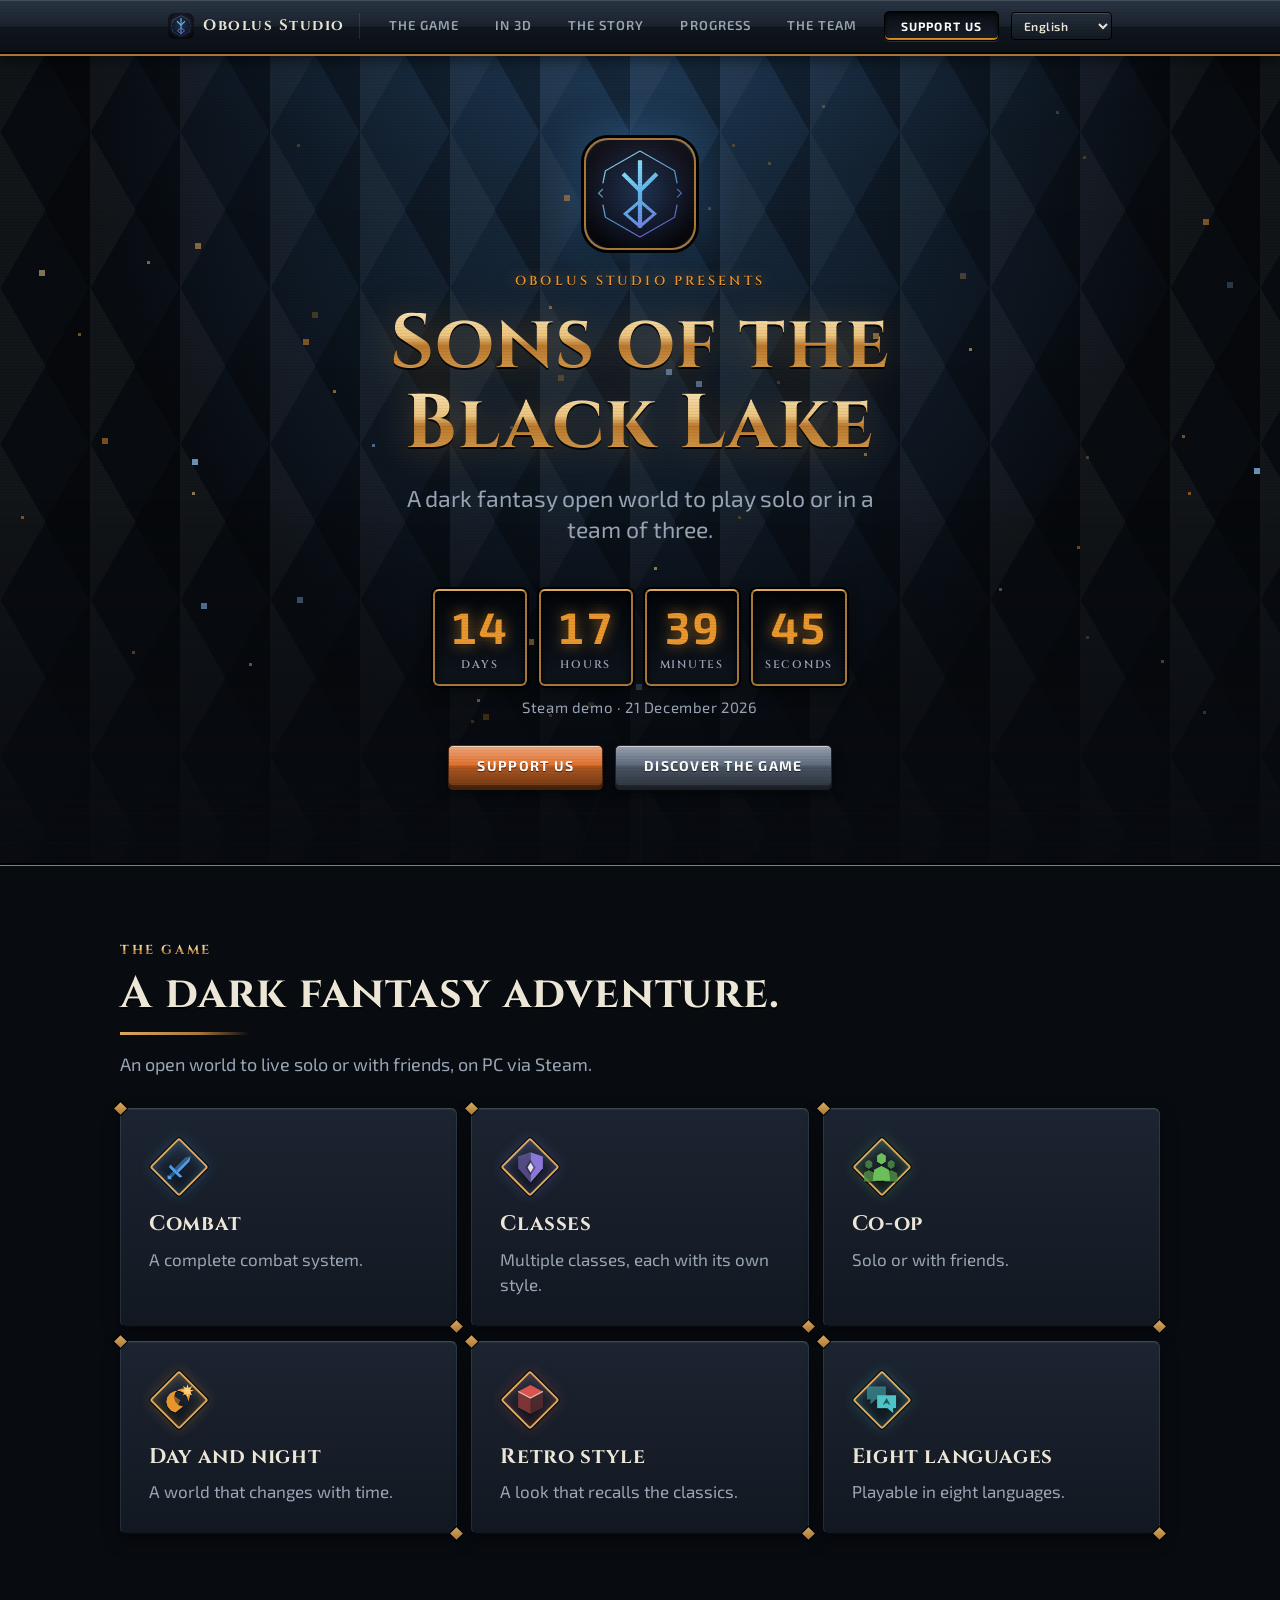
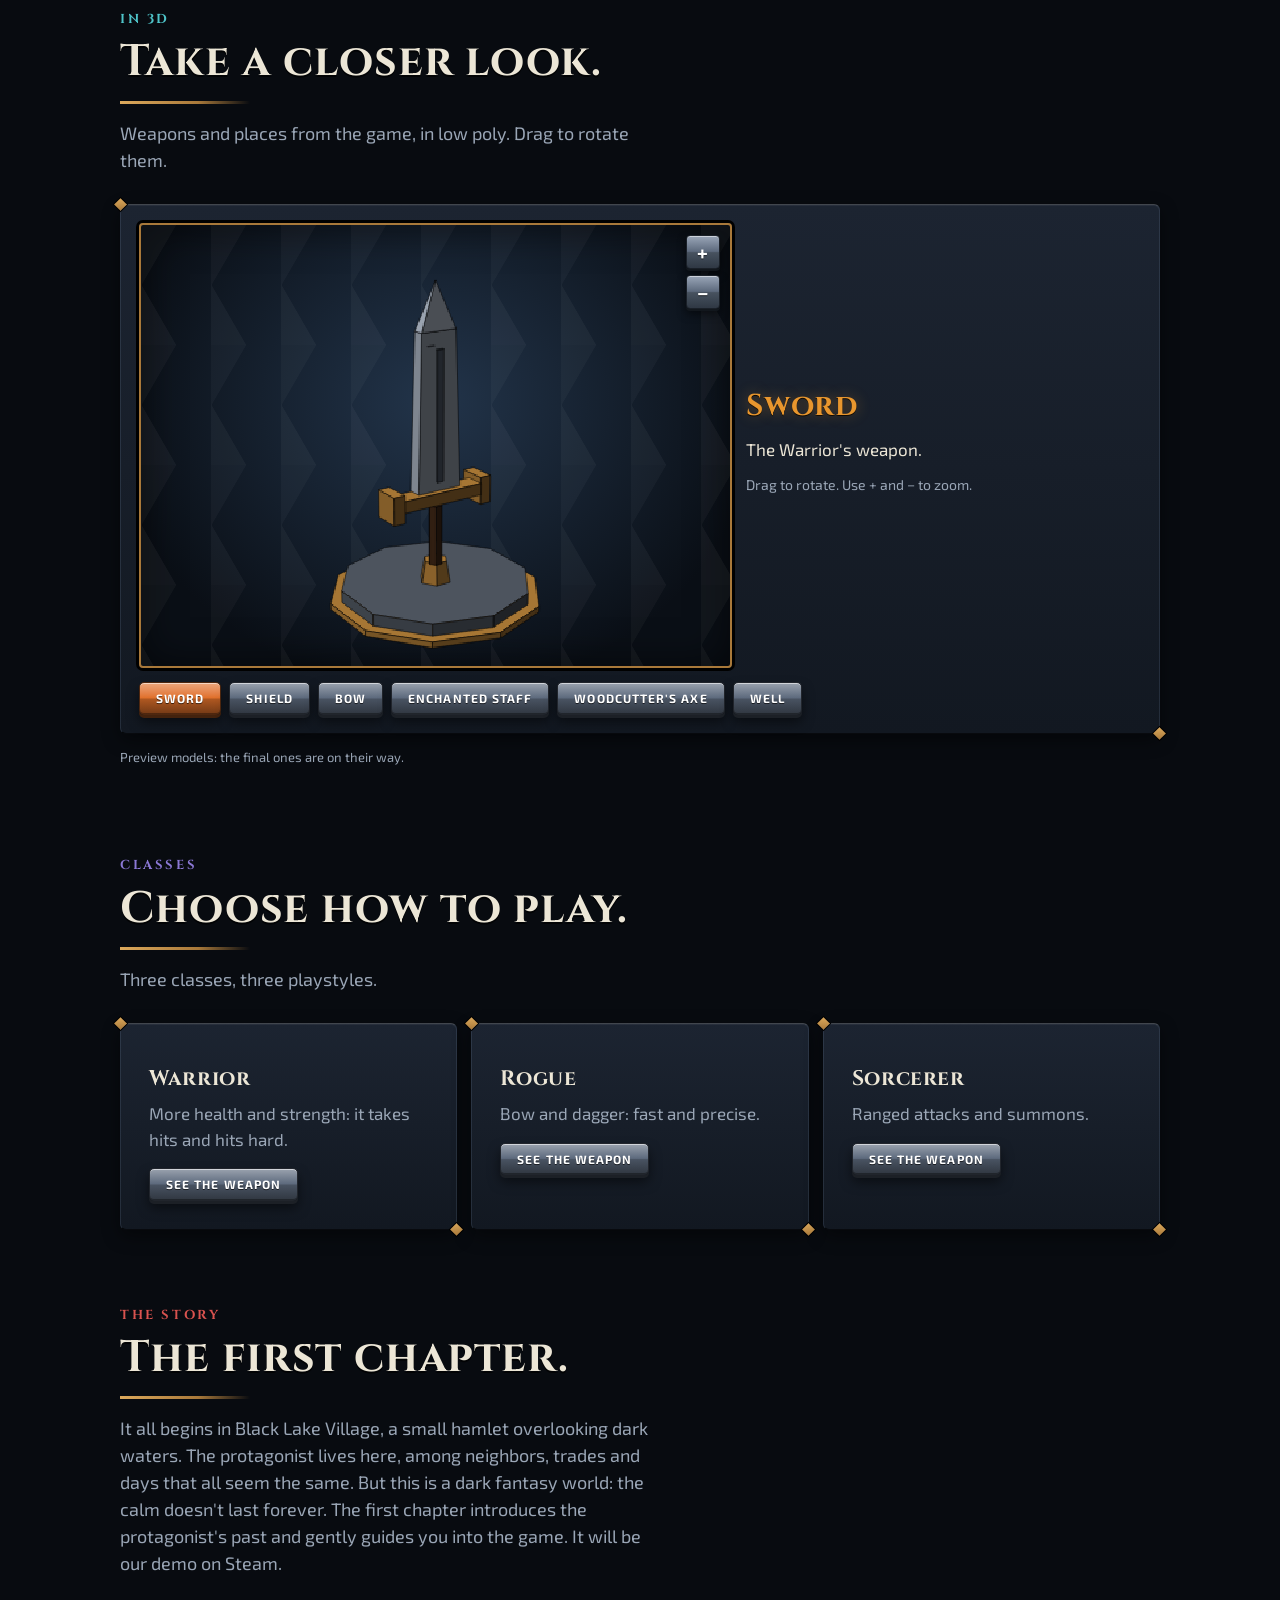
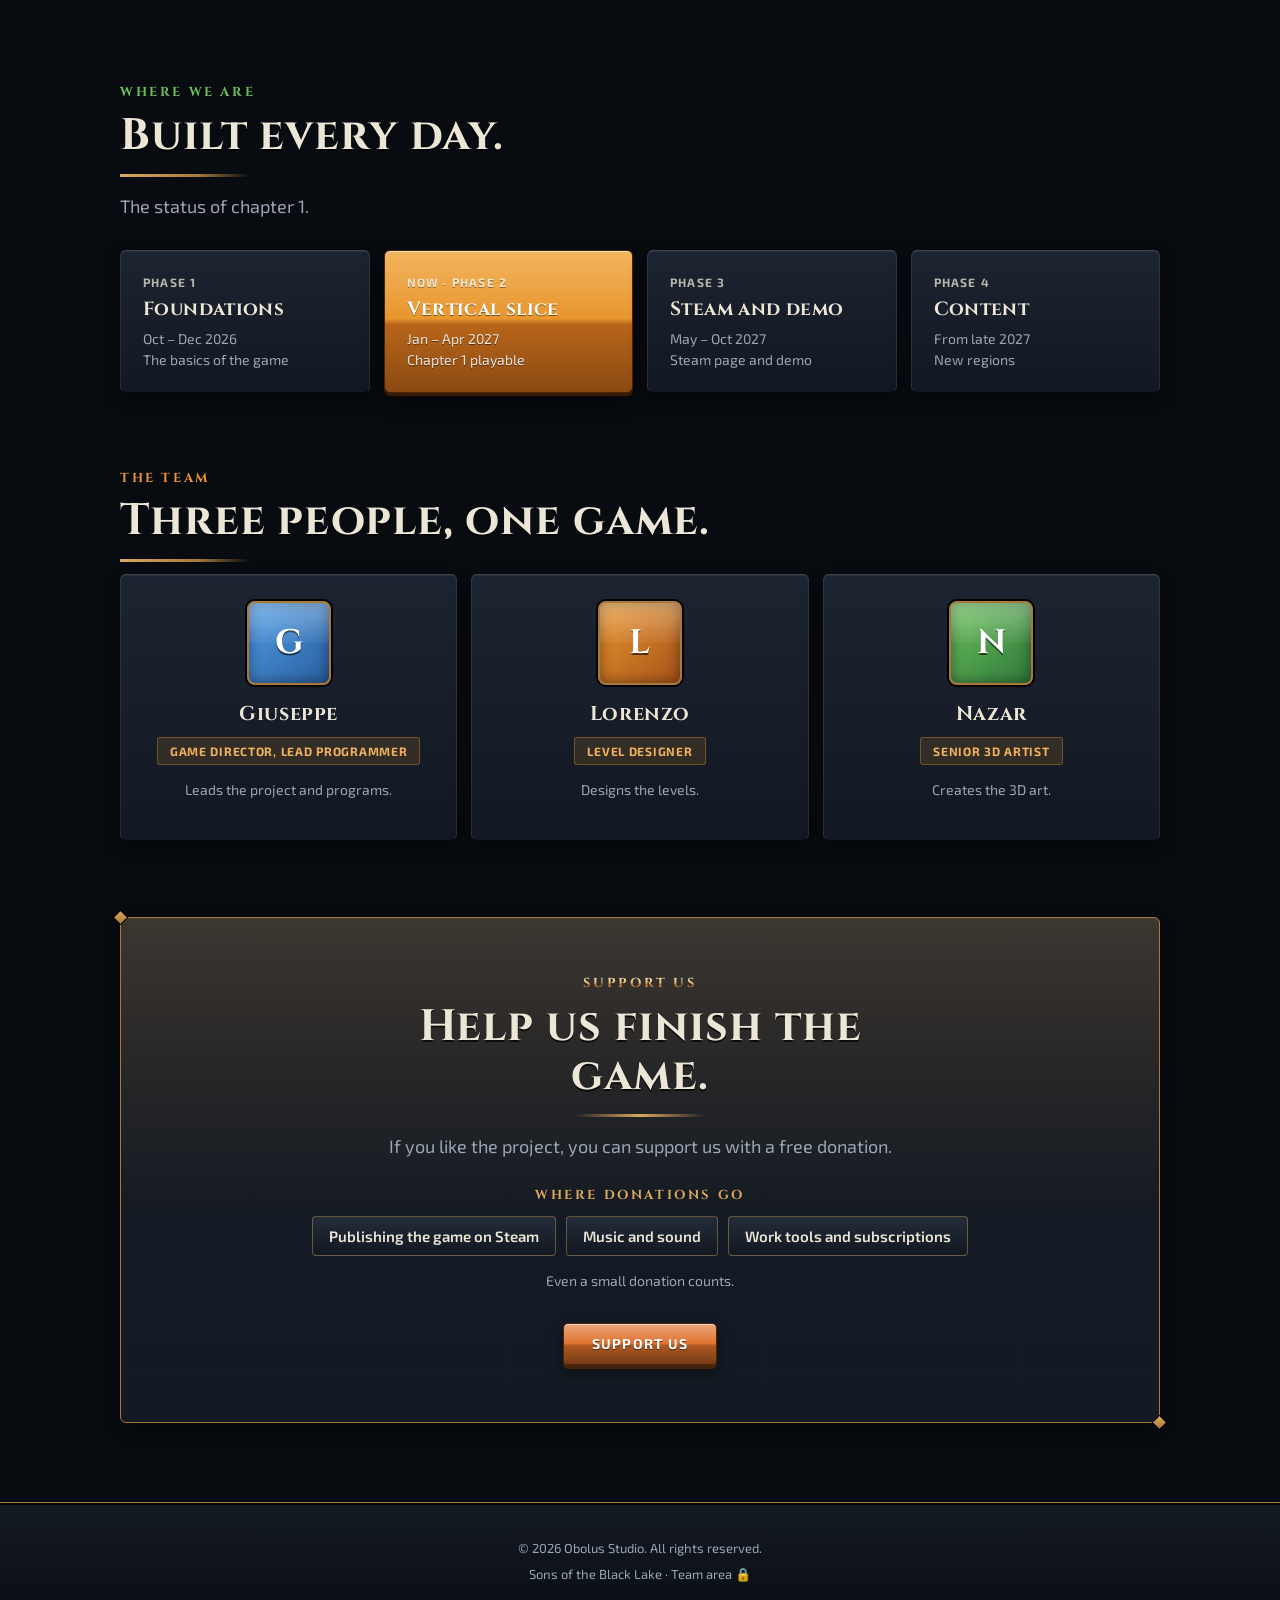
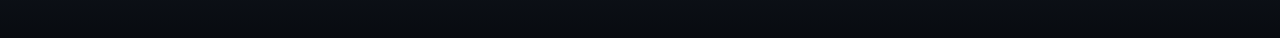
==== commit 5d48c105: "Sito essenziale: pagina unica, visore 3D low poly, classi, sostegno; tolte impatto, chi siamo e prog" ====
--- a/index.html
+++ b/index.html
@@ -22,10 +22,6 @@
 </header>
 
 <main id="app">
-<section id="trailer"><div class="rv"><p class="k grad">Trailer</p><h2>Guardalo in azione.</h2></div>
-  <div class="vid rv" id="vid"><div><div class="play"></div><p>Il trailer arriva presto.</p></div></div>
-</section>
-
 <section id="gioco"><div class="rv"><p class="k grad">Il gioco</p><h2>Un'avventura dark fantasy.</h2><p class="sub">Un open world da vivere da soli o in compagnia, per PC su Steam.</p></div>
   <div class="feat">
     <div class="card"><div class="ic" style="--c:var(--blue)"><svg viewBox="0 0 48 48" aria-hidden="true"><g transform="rotate(45 24 24)"><polygon fill="currentColor" points="24,2 28,9 28,30 24,30"/><polygon fill="currentColor" fill-opacity=".55" points="24,2 20,9 20,30 24,30"/><polygon fill="currentColor" points="12,30 36,30 34,34 14,34"/><polygon fill="currentColor" fill-opacity=".55" points="24,34 14,34 12,30 24,30" fill-opacity=".3"/><polygon fill="currentColor" fill-opacity=".55" points="21.5,34 26.5,34 26.5,41 21.5,41"/><polygon fill="currentColor" points="24,40 28,43.5 24,47 20,43.5"/></g></svg></div><h3>Combattimento</h3><p>Un sistema di combattimento completo.</p></div>
@@ -37,50 +33,79 @@
   </div>
 </section>
 
+<section id="modelli"><div class="rv"><p class="k" style="color:var(--teal)">In 3D</p><h2>Guardali da vicino.</h2><p class="sub">Armi e luoghi del gioco, in low poly. Trascina per ruotarli.</p></div>
+  <div class="card v3 rv">
+    <div class="v3-stage"><canvas id="v3c" tabindex="0" aria-label="Modello 3D"></canvas>
+      <div class="v3-zoom"><button type="button" id="zi" aria-label="+">+</button><button type="button" id="zo" aria-label="−">−</button></div></div>
+    <div class="v3-info"><h3 id="v3n"></h3><p id="v3d"></p><p class="mut" id="v3h">Trascina per ruotare. Usa + e − per ingrandire.</p></div>
+    <div class="v3-tabs" id="v3t"></div>
+  </div>
+  <p class="note">Modelli di anteprima: quelli definitivi sono in arrivo.</p>
+</section>
+
+<section id="classi"><div class="rv"><p class="k" style="color:var(--purple)">Classi</p><h2>Scegli come giocare.</h2><p class="sub">Tre classi, tre stili.</p></div>
+  <div class="feat" id="cls">
+    <div class="card"><h3>Guerriero</h3><p>Più vita e più forza: incassa e colpisce duro.</p><button type="button" class="cta2 sm" data-m="spada">Guarda l'arma</button></div>
+    <div class="card"><h3>Ladro</h3><p>Arco e pugnale: veloce e preciso.</p><button type="button" class="cta2 sm" data-m="arco">Guarda l'arma</button></div>
+    <div class="card"><h3>Stregone</h3><p>Attacchi a distanza ed evocazioni.</p><button type="button" class="cta2 sm" data-m="bastone">Guarda l'arma</button></div>
+  </div>
+</section>
+
 <section id="storia"><div class="rv"><p class="k" style="color:var(--pink)">La storia</p><h2>Il primo capitolo.</h2><p class="sub">Tutto comincia a Villaggio Lago Nero, un piccolo borgo affacciato su acque scure. Qui vive il protagonista, tra vicini, mestieri e giornate che sembrano tutte uguali. Ma questo è un mondo dark fantasy: la calma non dura per sempre. Il primo capitolo ti presenta il suo passato e ti guida, con calma, dentro il gioco. Sarà la nostra demo su Steam.</p></div></section>
 
-<section id="galleria"><div class="rv"><p class="k" style="color:var(--teal)">Galleria</p><h2>Il mondo prende forma.</h2></div><div class="gal rv" id="gal"></div></section>
+<section id="trailer" hidden><div class="rv"><p class="k grad">Trailer</p><h2>Guardalo in azione.</h2></div><div class="vid rv" id="vid"></div></section>
+
+<section id="galleria" hidden><div class="rv"><p class="k" style="color:var(--teal)">Galleria</p><h2>Il mondo prende forma.</h2></div><div class="gal rv" id="gal"></div></section>
 
 <section id="progressi"><div class="rv"><p class="k" style="color:var(--green)">A che punto siamo</p><h2>Si costruisce ogni giorno.</h2><p class="sub">Lo stato del capitolo 1.</p></div>
-  <div class="card chap rv"><div class="ring"><svg width="180" height="180" viewBox="0 0 180 180"><defs><linearGradient id="gr" x1="0" y1="0" x2="1" y2="1"><stop offset="0" stop-color="#f6c274"/><stop offset=".5" stop-color="#e8962e"/><stop offset="1" stop-color="#c9691f"/></linearGradient></defs><circle cx="90" cy="90" r="76" fill="none" stroke="var(--line)" stroke-width="14"/><circle id="rg" cx="90" cy="90" r="76" fill="none" stroke="url(#gr)" stroke-width="14" stroke-linecap="butt" stroke-dasharray="477.5" stroke-dashoffset="477.5" style="transition:stroke-dashoffset 1.4s cubic-bezier(.2,.7,.2,1)"/></svg><div class="t"><b id="cp">—</b><span>tappe pronte</span></div></div>
+  <div class="card chap rv" id="chap"><div class="ring"><svg width="180" height="180" viewBox="0 0 180 180"><defs><linearGradient id="gr" x1="0" y1="0" x2="1" y2="1"><stop offset="0" stop-color="#f6c274"/><stop offset=".5" stop-color="#e8962e"/><stop offset="1" stop-color="#c9691f"/></linearGradient></defs><circle cx="90" cy="90" r="76" fill="none" stroke="var(--line)" stroke-width="14"/><circle id="rg" cx="90" cy="90" r="76" fill="none" stroke="url(#gr)" stroke-width="14" stroke-linecap="butt" stroke-dasharray="477.5" stroke-dashoffset="477.5" style="transition:stroke-dashoffset 1.4s cubic-bezier(.2,.7,.2,1)"/></svg><div class="t"><b id="cp">—</b><span>tappe pronte</span></div></div>
   <div><ol class="tl" id="cl"></ol><div class="note" id="cn"></div></div></div>
-  <div class="mini rv" id="nums"></div>
-  <a class="more" href="progressi.html">Tutti i numeri e la roadmap →</a>
+  <div class="road rv" id="road"></div>
 </section>
 
-<section id="team"><div class="rv"><p class="k" style="color:var(--orange)">Il team</p><h2>Tre persone, un gioco.</h2></div><div class="ppl rv" id="ppl"></div><a class="more" href="chi-siamo.html">Conosci il team →</a></section>
+<section id="team"><div class="rv"><p class="k" style="color:var(--orange)">Il team</p><h2>Tre persone, un gioco.</h2></div><div class="ppl rv" id="ppl"></div></section>
 
-<section id="sostieni"><div class="card support rv"><p class="k grad">Sostienici</p><h2>Aiutaci a finire il gioco.</h2><p class="sub" id="dt"></p><a class="cta warm" id="db" href="#">Sostienici</a></div></section>
+<section id="sostieni"><div class="card support rv"><p class="k grad">Sostienici</p><h2>Aiutaci a finire il gioco.</h2><p class="sub" id="dt"></p>
+  <p class="k" style="color:var(--bronze-hi);margin-top:26px">Dove vanno le donazioni</p>
+  <ul class="uses"><li>Pubblicare il gioco su Steam</li><li>Musiche e suoni</li><li>Strumenti e abbonamenti di lavoro</li></ul>
+  <p class="mut">Anche una piccola donazione conta.</p>
+  <div><a class="cta warm" id="db" href="#">Sostienici</a><a class="cta2" id="sw" href="#" hidden>Wishlist su Steam</a></div></div></section>
 </main>
 <footer id="ft"></footer>
 
 <script src="i18n.js"></script>
 <script src="site.js"></script>
+<script src="fx.js"></script>
 <script>
-const {$,f,el}=site;
-Promise.all([site.cfg,site.data]).then(([C,D])=>{
+const {$,el}=site;
+Promise.all([site.cfg,site.data.catch(()=>({}))]).then(([C,D])=>{
   if(C.tagline)$('tag').textContent=C.tagline;
   site.countdown(C,$('cd'),$('cdl'));
-  /* trailer */
-  if(/^[\w-]{11}$/.test(C.trailer||'')){const i=el('iframe');i.src='https://www.youtube-nocookie.com/embed/'+C.trailer;i.title='Trailer';i.allow='accelerometer;encrypted-media;picture-in-picture;fullscreen';i.allowFullscreen=true;i.loading='lazy';$('vid').replaceChildren(i)}
-  /* galleria */
+  /* visore 3D */
+  const V=Viewer3D($('v3c')),tabs=$('v3t');
+  tabs.replaceChildren(...V.models.map(m=>{const b=el('button','cta2 sm',m.name);b.type='button';b.dataset.m=m.key;b.onclick=()=>V.select(m.key);return b}));
+  V.onchange=m=>{$('v3n').textContent=m.name;$('v3d').textContent=m.desc;tabs.querySelectorAll('button').forEach(b=>b.classList.toggle('on',b.dataset.m===m.key))};
+  V.select('spada');$('zi').onclick=()=>V.zoom(1.2);$('zo').onclick=()=>V.zoom(.83);
+  document.querySelectorAll('#cls [data-m]').forEach(b=>b.onclick=()=>{V.select(b.dataset.m);$("modelli").scrollIntoView({behavior:site.reduce?'auto':'smooth'})});
+  /* trailer (solo se c'è) */
+  if(/^[\w-]{11}$/.test(C.trailer||'')){const i=el('iframe');i.src='https://www.youtube-nocookie.com/embed/'+C.trailer;i.title='Trailer';i.allow='accelerometer;encrypted-media;picture-in-picture;fullscreen';i.allowFullscreen=true;i.loading='lazy';$('vid').replaceChildren(i);$('trailer').hidden=false}
+  /* galleria (solo se ci sono immagini) */
   const gl=(C.gallery||[]).map(g=>typeof g==='string'?{src:g}:g).filter(g=>/^media\/[\w\-./]+\.(png|jpe?g|webp|gif|mp4|webm)$/i.test(g.src||''));
-  if(gl.length)$('gal').replaceChildren(...gl.map(g=>{const fg=el('figure'),v=/\.(mp4|webm)$/i.test(g.src),m=el(v?'video':'img');m.src=g.src;if(v){m.controls=true;m.preload='metadata';m.playsInline=true}else{m.alt=g.caption||'Immagine del gioco';m.loading='lazy'}fg.append(m);if(g.caption)fg.append(el('figcaption','',g.caption));return fg}));
-  else{const ph=[['Il villaggio','linear-gradient(135deg,#1b2a4a,#3a1f5c)'],['Di notte','linear-gradient(135deg,#2a1b3a,#5c1f3a)'],['Combattimento','linear-gradient(135deg,#4a1b1b,#7a3a14)'],['Co-op','linear-gradient(135deg,#1b3a2a,#1f4a5c)'],['Gli ambienti','linear-gradient(135deg,#10222b,#1b3a3a)'],['I personaggi','linear-gradient(135deg,#222,#3a3a55)']];
-    $('gal').replaceChildren(...ph.map(([t,b])=>{const d=el('div','shot');d.style.setProperty('--b',b);d.append(el('b','',t),el('span','','In arrivo'));return d}))}
+  if(gl.length){$('galleria').hidden=false;$('gal').replaceChildren(...gl.map(g=>{const fg=el('figure'),v=/\.(mp4|webm)$/i.test(g.src),m=el(v?'video':'img');m.src=g.src;if(v){m.controls=true;m.preload='metadata';m.playsInline=true}else{m.alt=g.caption||'Immagine del gioco';m.loading='lazy'}fg.append(m);if(g.caption)fg.append(el('figcaption','',g.caption));return fg}))}
   /* progressi */
   const ch=D.chapter||[],dn=ch.filter(x=>x.status==='done').length,SL={done:'✓',doing:'…',todo:''};
-  $('cp').textContent=dn+' / '+(ch.length-ch.filter(x=>x.detail).length||ch.length);
-  setTimeout(()=>{$('rg').style.strokeDashoffset=477.5*(1-(ch.length?dn/ch.length:0))},300);
-  $('cl').replaceChildren(...ch.map(x=>{const li=el('li');li.append(el('span','dot '+x.status,SL[x.status]),el('span','',x.name));if(x.detail)li.append(el('span','mut','· '+x.detail));return li}));
-  $('cn').textContent=C.chapter_note||'';
-  const NU=D.numbers||{};
-  $('nums').replaceChildren(site.tile('Script di gioco',NU.scripts,'var(--blue)','file di codice'),site.tile('Scene',NU.scenes,'var(--purple)','livelli e menu'),site.tile('Modelli 3D',NU.models,'var(--orange)','di Nazar'),site.tile('Audio',NU.audio,'var(--pink)','musiche e suoni'));
+  if(ch.length){
+    $('cp').textContent=dn+' / '+ch.length;
+    setTimeout(()=>{$('rg').style.strokeDashoffset=477.5*(1-dn/ch.length)},300);
+    $('cl').replaceChildren(...ch.map(x=>{const li=el('li');li.append(el('span','dot '+x.status,SL[x.status]),el('span','',x.name));if(x.detail)li.append(el('span','mut','· '+x.detail));return li}));
+    $('cn').textContent=C.chapter_note||'';
+  }else $('chap').hidden=true;
+  $('road').replaceChildren(...(C.phases||[]).map((p,i)=>{const d=el('div','ph'+(i===C.phase_current?' now':''));d.append(el('div','nn',(i===C.phase_current?'ORA · ':'')+'FASE '+(i+1)),el('b','',p.name),el('div','mut',p.when),el('div','mut',p.what));return d}));
   /* team */
-  $('ppl').replaceChildren(...Object.values(C.people||{}).map((v,i)=>site.person(v,i)));
-  /* donazioni */
+  $('ppl').replaceChildren(...Object.values(C.people||{}).map((v,i)=>{const c=site.person(v,i);c.querySelector('.mut').replaceWith(el('span','role',v.role));if(v.bio)c.append(el('p','mut',v.bio));return c}));
+  /* sostegno */
   $('dt').textContent=C.donate_text||'';site.donate(C,$('db'));
-  if(/^https:\/\//.test(C.steam_url||'')){$('hs').textContent='Wishlist su Steam';$('hs').href=C.steam_url}
+  if(/^https:\/\//.test(C.steam_url||'')){$('hs').textContent='Wishlist su Steam';$('hs').href=C.steam_url;$('sw').href=C.steam_url;$('sw').target='_blank';$('sw').rel='noopener';$('sw').hidden=false}
   site.reveal();
 }).catch(()=>site.fail());
-</script><script src="fx.js"></script></body></html>
+</script></body></html>
--- a/style.css
+++ b/style.css
@@ -233,3 +233,27 @@
 
 /* telefoni e tablet: niente animazioni continue né effetti pesanti */
 @media (pointer:coarse),(max-width:700px){.av,.eyebrow{animation:none!important}.hero .blob{display:none}.mark{box-shadow:0 0 0 3px #000}nav a.brand{padding-right:8px;margin-right:2px}}
+
+/* visore 3D */
+.v3{padding:18px;display:grid;gap:14px;grid-template-columns:minmax(0,1.5fr) minmax(0,1fr);grid-template-areas:"stage info" "tabs tabs"}
+@media(max-width:760px){.v3{grid-template-columns:1fr;grid-template-areas:"stage" "info" "tabs"}}
+.v3-stage{grid-area:stage;position:relative;border:2px solid var(--bronze);border-radius:4px;overflow:hidden;box-shadow:0 0 0 3px #000,inset 0 0 40px rgba(0,0,0,.6);
+  background:radial-gradient(ellipse at 50% 40%,#22344a,#0a0f16 78%)}
+.v3-stage:before{content:"";position:absolute;inset:0;pointer-events:none;background:linear-gradient(60deg,rgba(255,255,255,.04) 25%,transparent 25.5%) 0 0/70px 120px,linear-gradient(120deg,rgba(255,255,255,.03) 25%,transparent 25.5%) 0 0/70px 120px}
+#v3c{position:relative;display:block;width:100%;height:auto;aspect-ratio:4/3;image-rendering:pixelated;cursor:grab;touch-action:pan-y;outline-offset:-4px}
+#v3c.grab{cursor:grabbing}
+.v3-zoom{position:absolute;right:10px;top:10px;display:flex;flex-direction:column;gap:6px}
+.v3-zoom button{--b:#5d6a7d;width:34px;height:34px;padding:0;border-radius:4px;color:#fff;font:700 20px/1 var(--font);cursor:pointer;text-shadow:0 1px 0 rgba(0,0,0,.6);
+  border:1px solid #1a2028;background:linear-gradient(180deg,#9aa6b8 0%,#5d6a7d 48%,#47525f 52%,#2f3844 100%);box-shadow:inset 0 1px 0 rgba(255,255,255,.5),0 2px 0 #12171d,0 5px 8px rgba(0,0,0,.5)}
+.v3-zoom button:hover{filter:brightness(1.15)}.v3-zoom button:active{transform:translateY(2px);box-shadow:inset 0 2px 4px rgba(0,0,0,.5)}
+.v3-info{grid-area:info;align-self:center}
+.v3-info h3{margin:0 0 8px;font-size:clamp(22px,3vw,30px);letter-spacing:.03em;color:var(--orange);text-shadow:0 0 14px rgba(232,150,46,.4),0 1px 0 #000}
+.v3-info p{margin:0 0 12px;color:var(--fg);font-size:17px}.v3-info p.mut{color:var(--mut);font-size:14px}
+.v3-tabs{grid-area:tabs;display:flex;flex-wrap:wrap;gap:8px}
+.cta2.sm,.v3-tabs .cta2{margin:0;padding:8px 16px;font-size:12px}
+.cta2.on{--b:#e0702a}
+.feat .card .cta2.sm{margin-top:16px}
+.uses{list-style:none;margin:10px auto 14px;padding:0;display:flex;flex-wrap:wrap;justify-content:center;gap:10px}
+.uses li{padding:8px 16px;border-radius:4px;background:linear-gradient(180deg,#232c3a,#121821);border:1px solid rgba(220,169,92,.4);font-weight:600;font-size:15px}
+.support .cta{margin-top:18px}.support .cta2{margin-top:18px}
+.road{margin-top:16px}
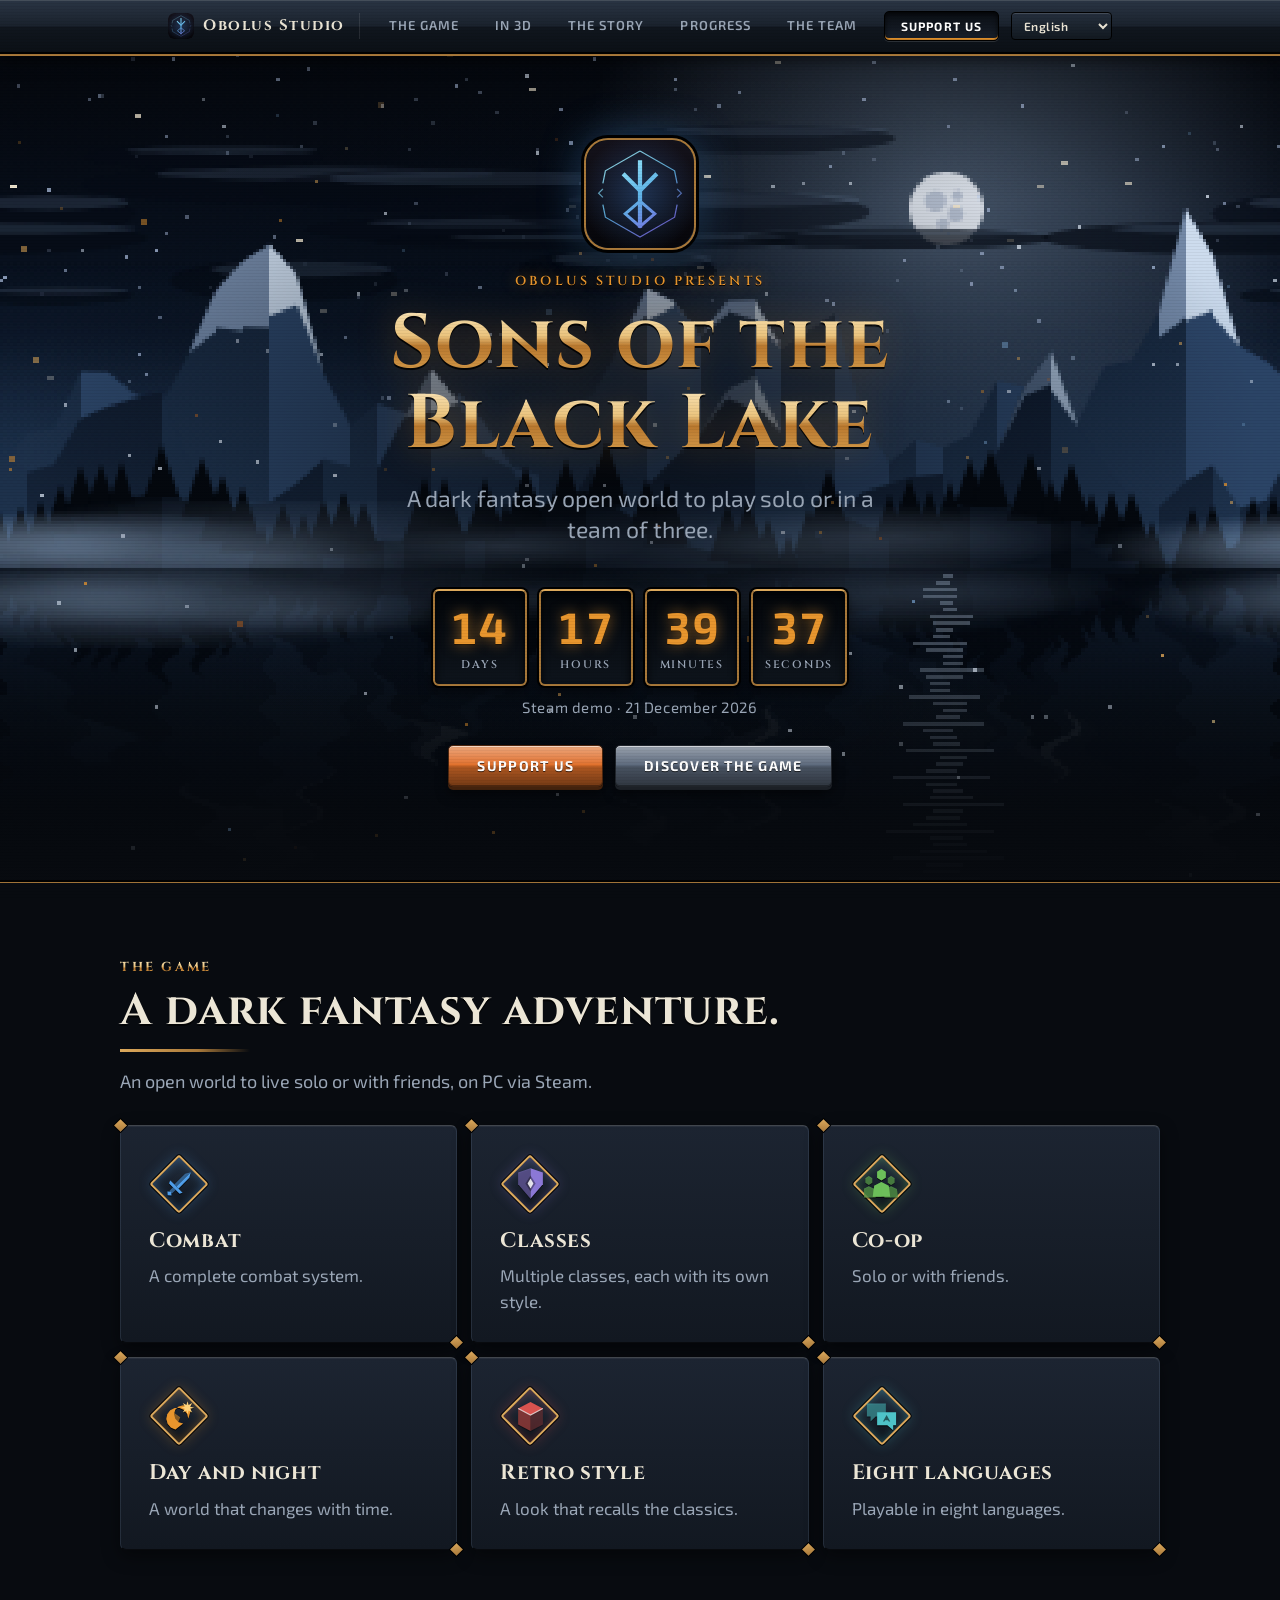
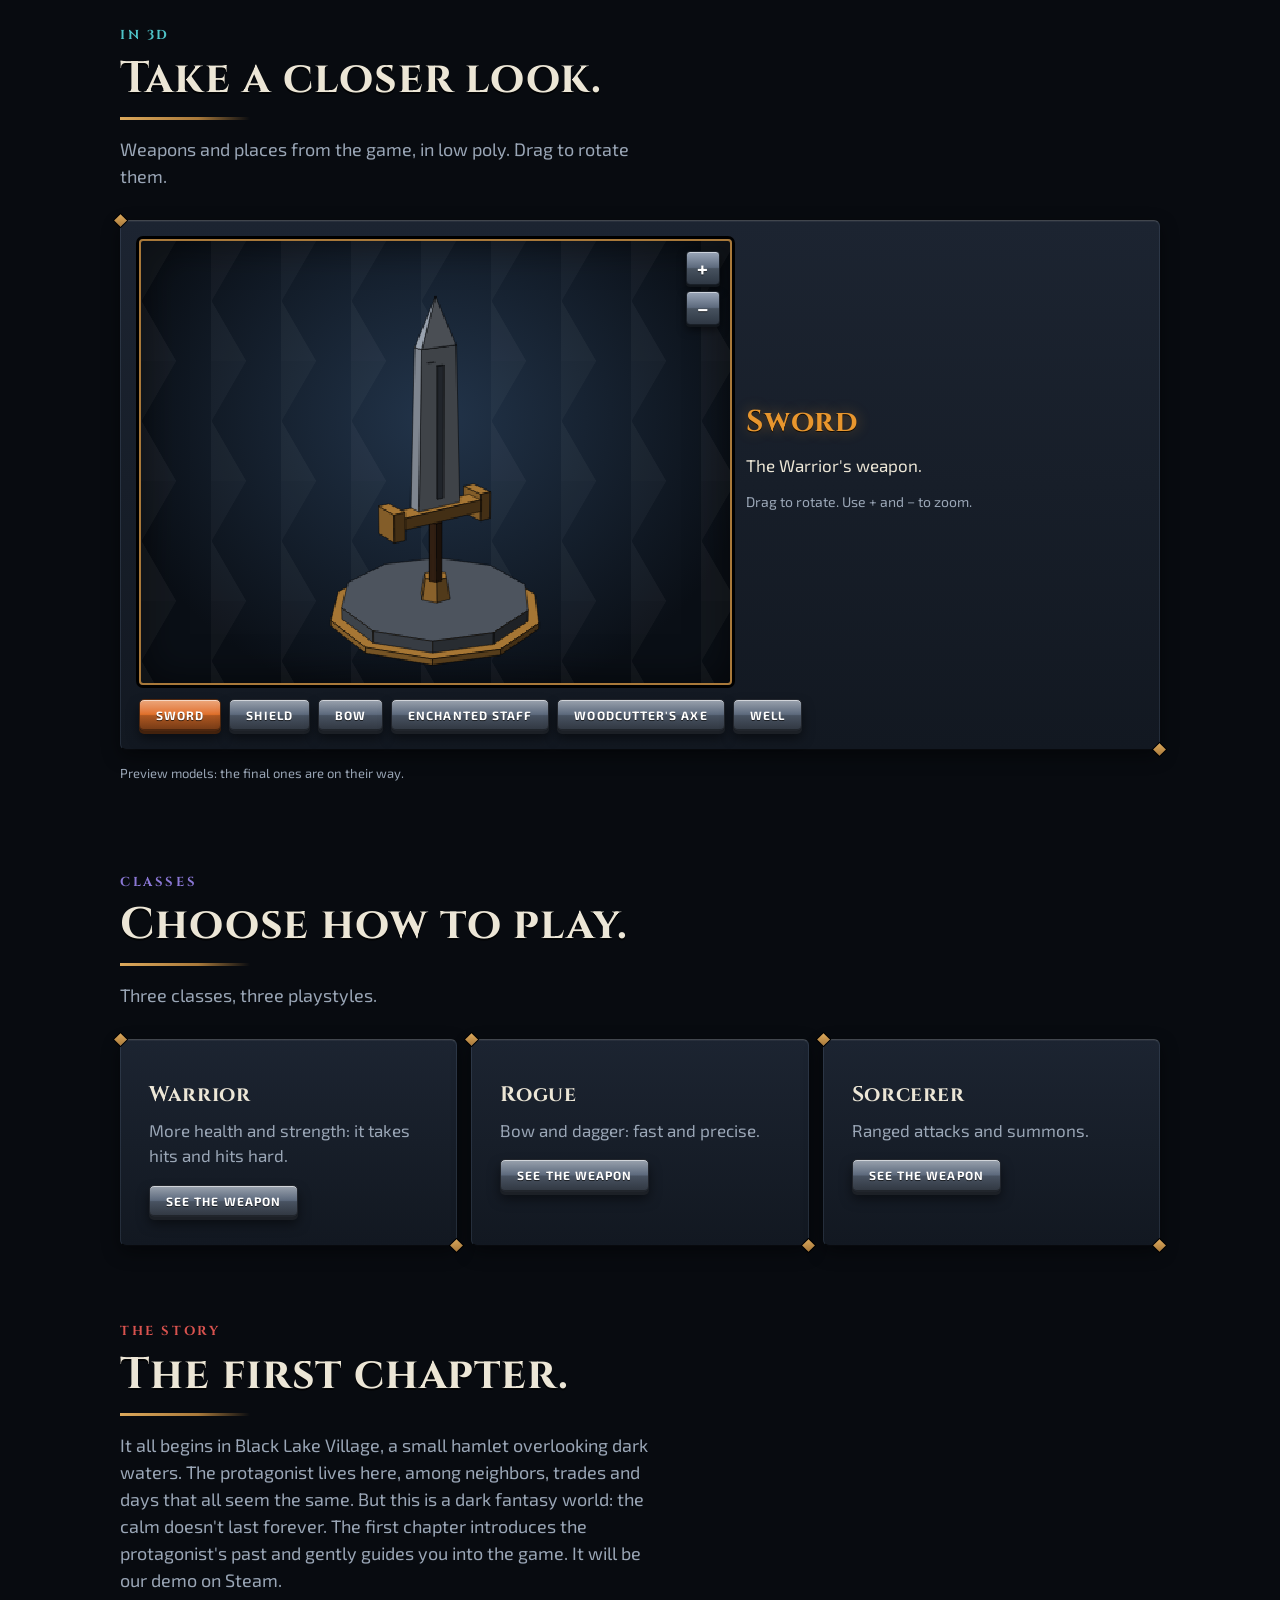
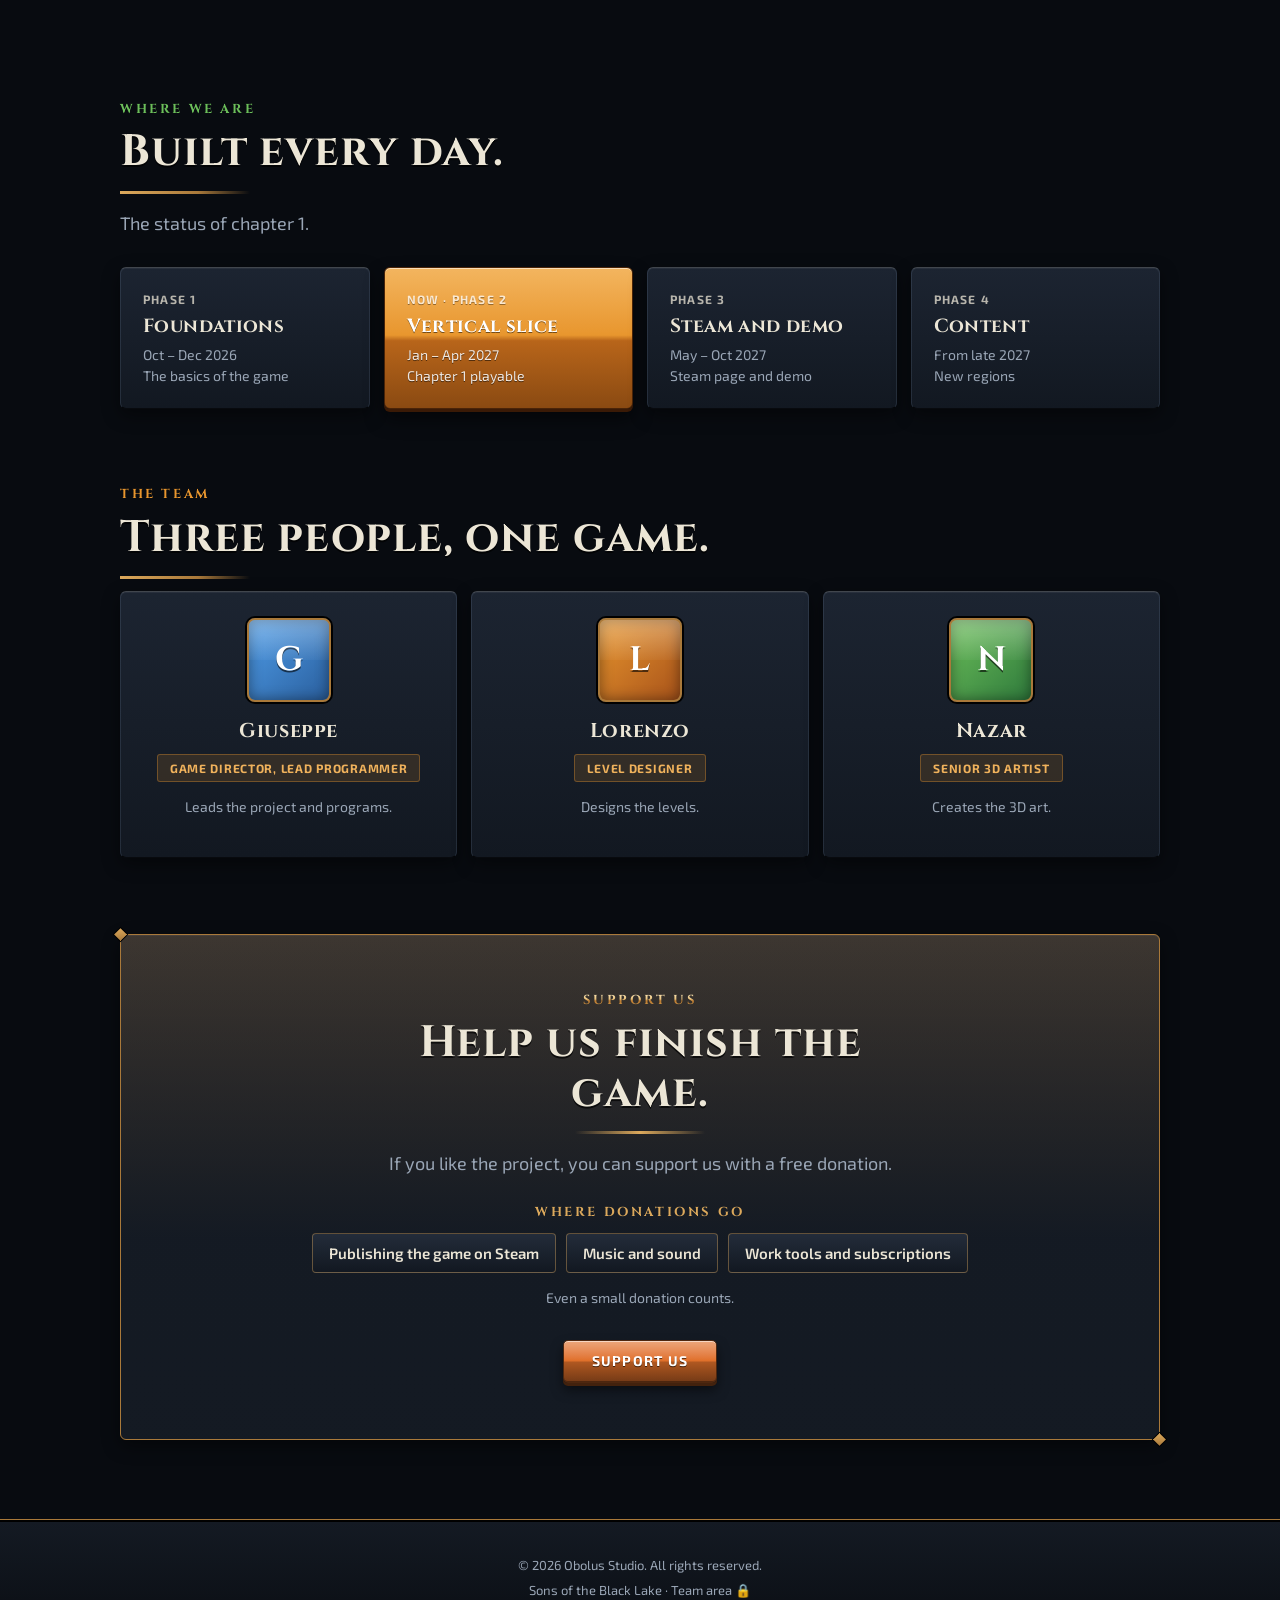
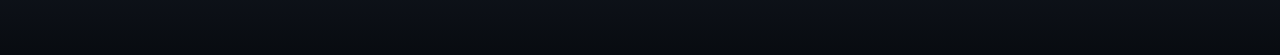
==== commit 0ff210a3: "Aggiungi sfondo animato dark fantasy alla home: lago nero e montagne innevate Co-Authored-By: Claude" ====
--- a/index.html
+++ b/index.html
@@ -11,7 +11,7 @@
 <nav id="nav"></nav><div id="pb"></div>
 
 <header class="hero home">
-  <canvas id="fx"></canvas><div class="blob"></div>
+  <canvas id="sky"></canvas><canvas id="fx"></canvas><div class="blob"></div>
   <img class="mark" src="media/logo.svg" alt="Logo di Obolus Studio">
   <p class="eyebrow">Obolus Studio presenta</p>
   <h1 class="big"><span class="grad">Sons of the Black Lake</span></h1>
--- a/style.css
+++ b/style.css
@@ -257,3 +257,9 @@
 .uses li{padding:8px 16px;border-radius:4px;background:linear-gradient(180deg,#232c3a,#121821);border:1px solid rgba(220,169,92,.4);font-weight:600;font-size:15px}
 .support .cta{margin-top:18px}.support .cta2{margin-top:18px}
 .road{margin-top:16px}
+
+/* sfondo animato dell'home: montagne innevate sul lago nero */
+#sky{position:absolute;inset:0;width:100%;height:100%;z-index:-2;pointer-events:none;image-rendering:pixelated;background:#050a12}
+.hero.home{min-height:min(92vh,880px)}
+.hero.home:before,.hero.home .blob{display:none}
+.hero.home:after{background:radial-gradient(ellipse 62% 58% at 50% 46%,rgba(3,6,11,.55),transparent 78%),linear-gradient(180deg,rgba(8,11,16,.35),transparent 18%,transparent 72%,rgba(8,11,16,.96))}
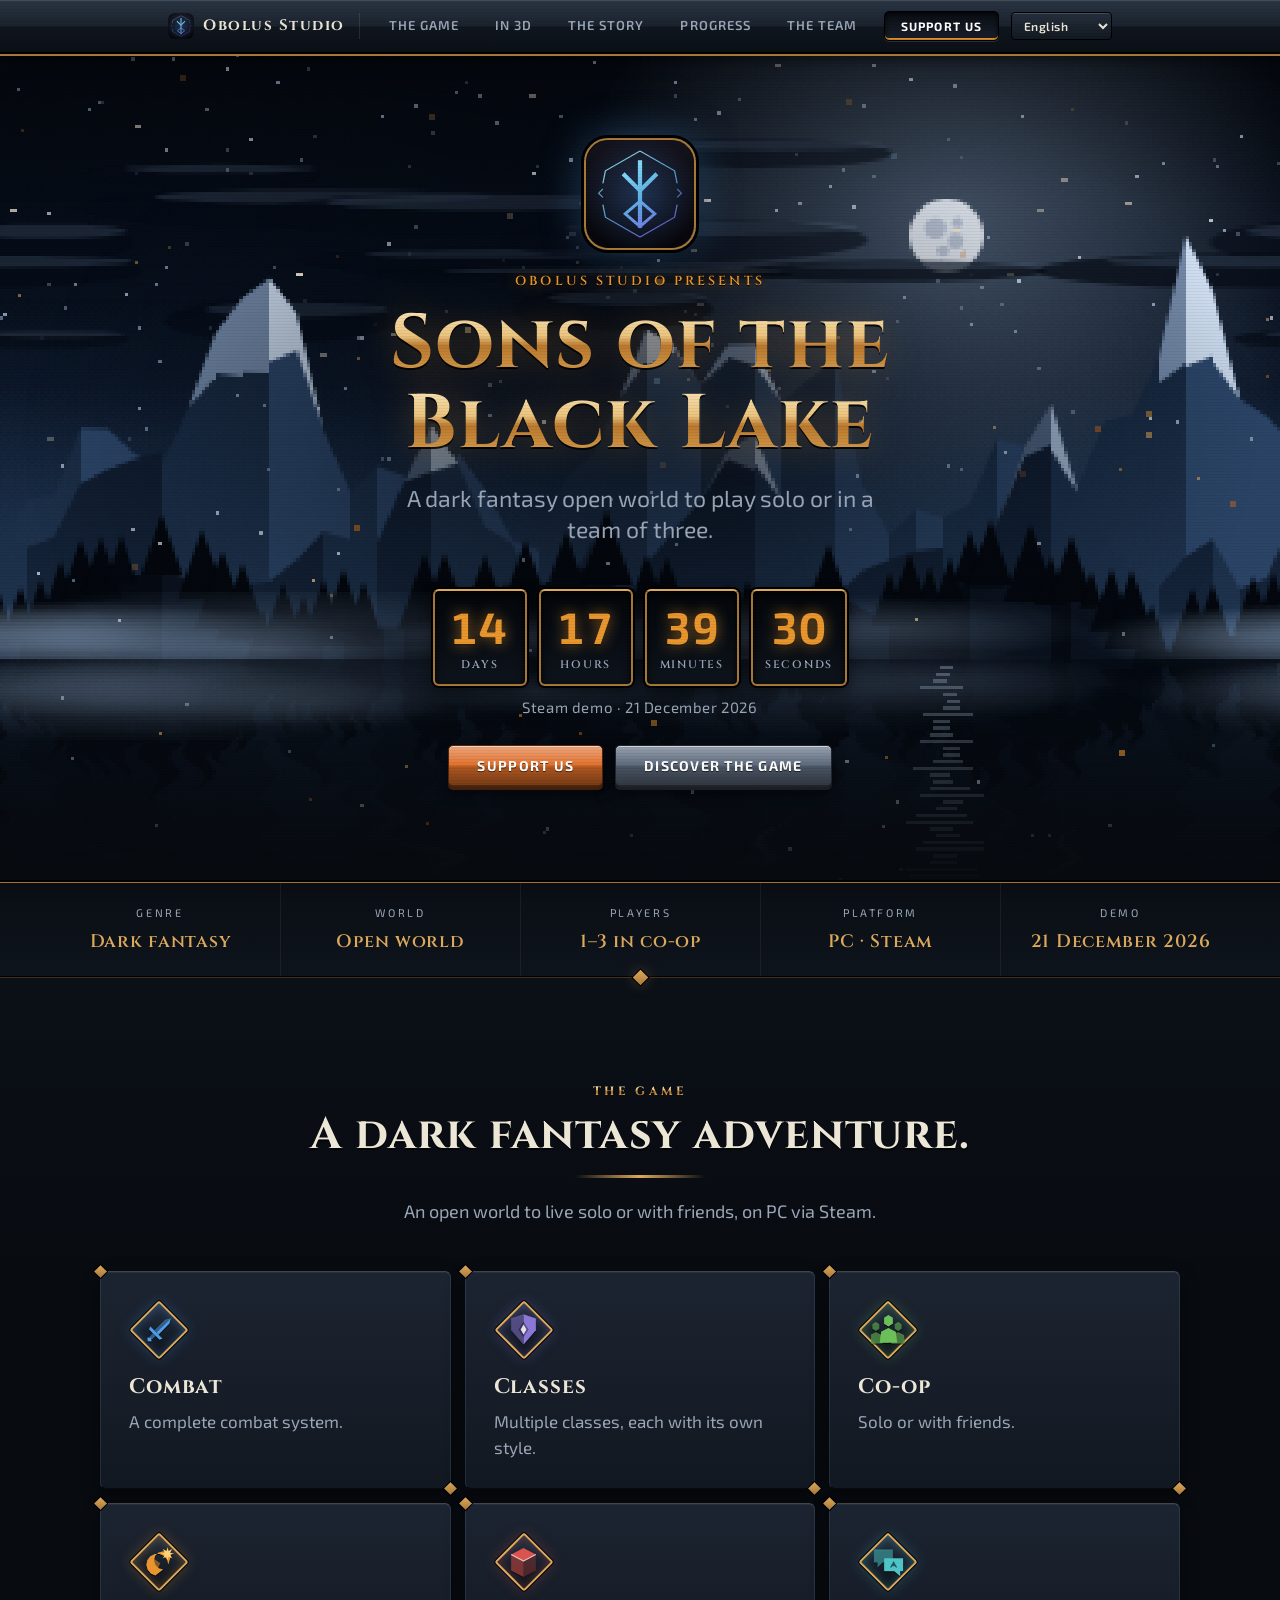
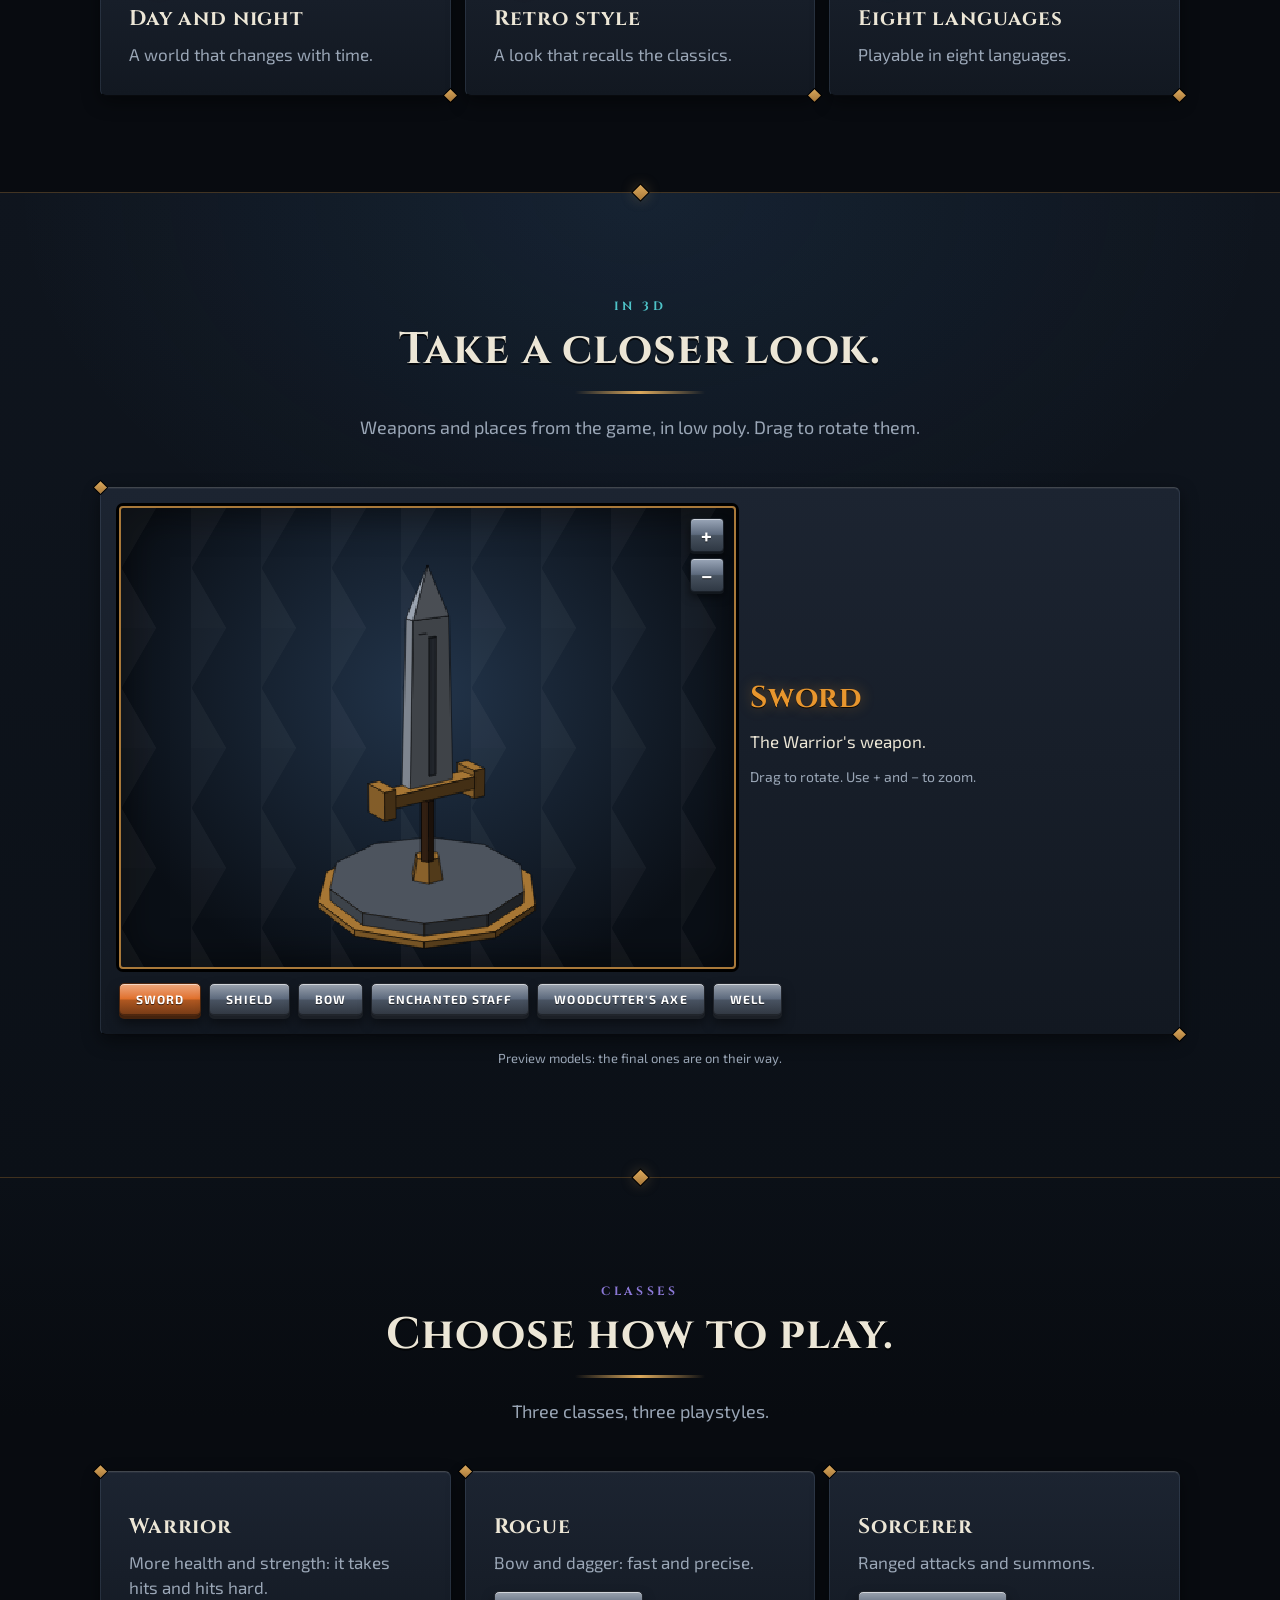
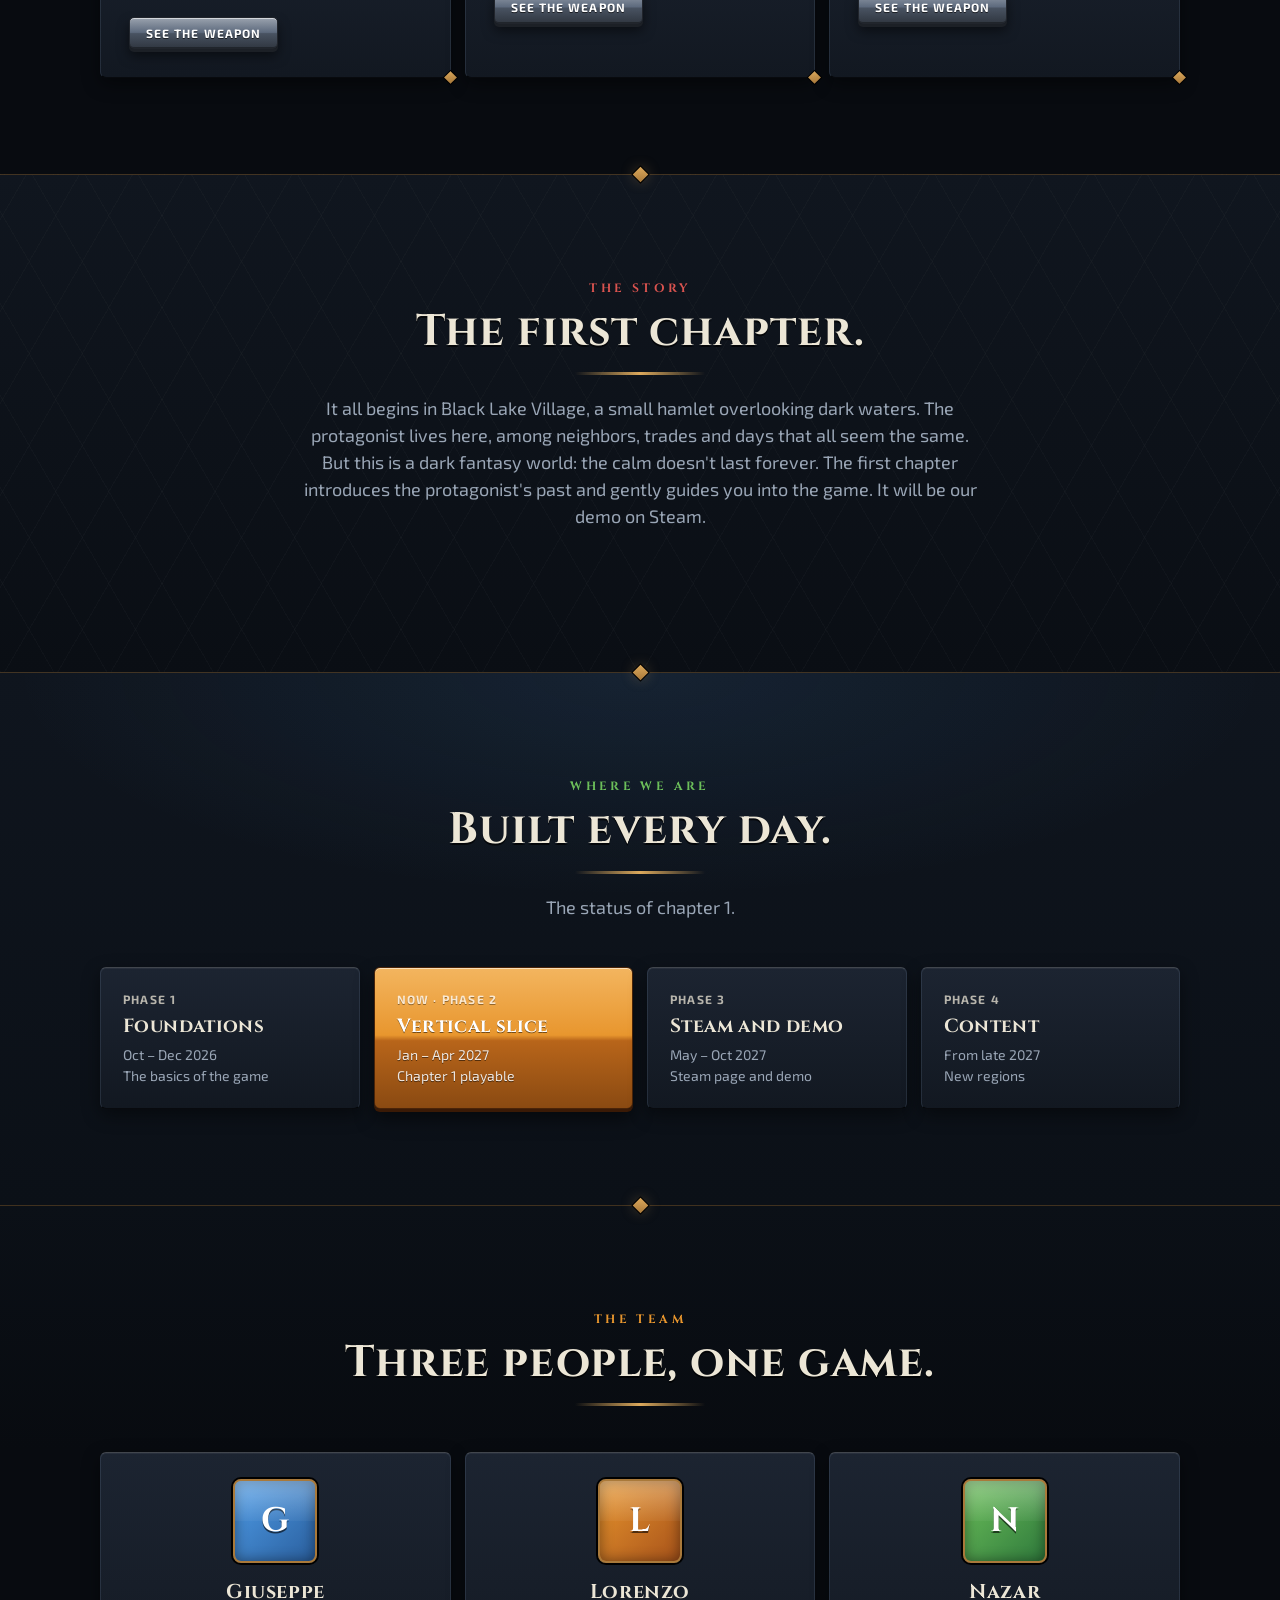
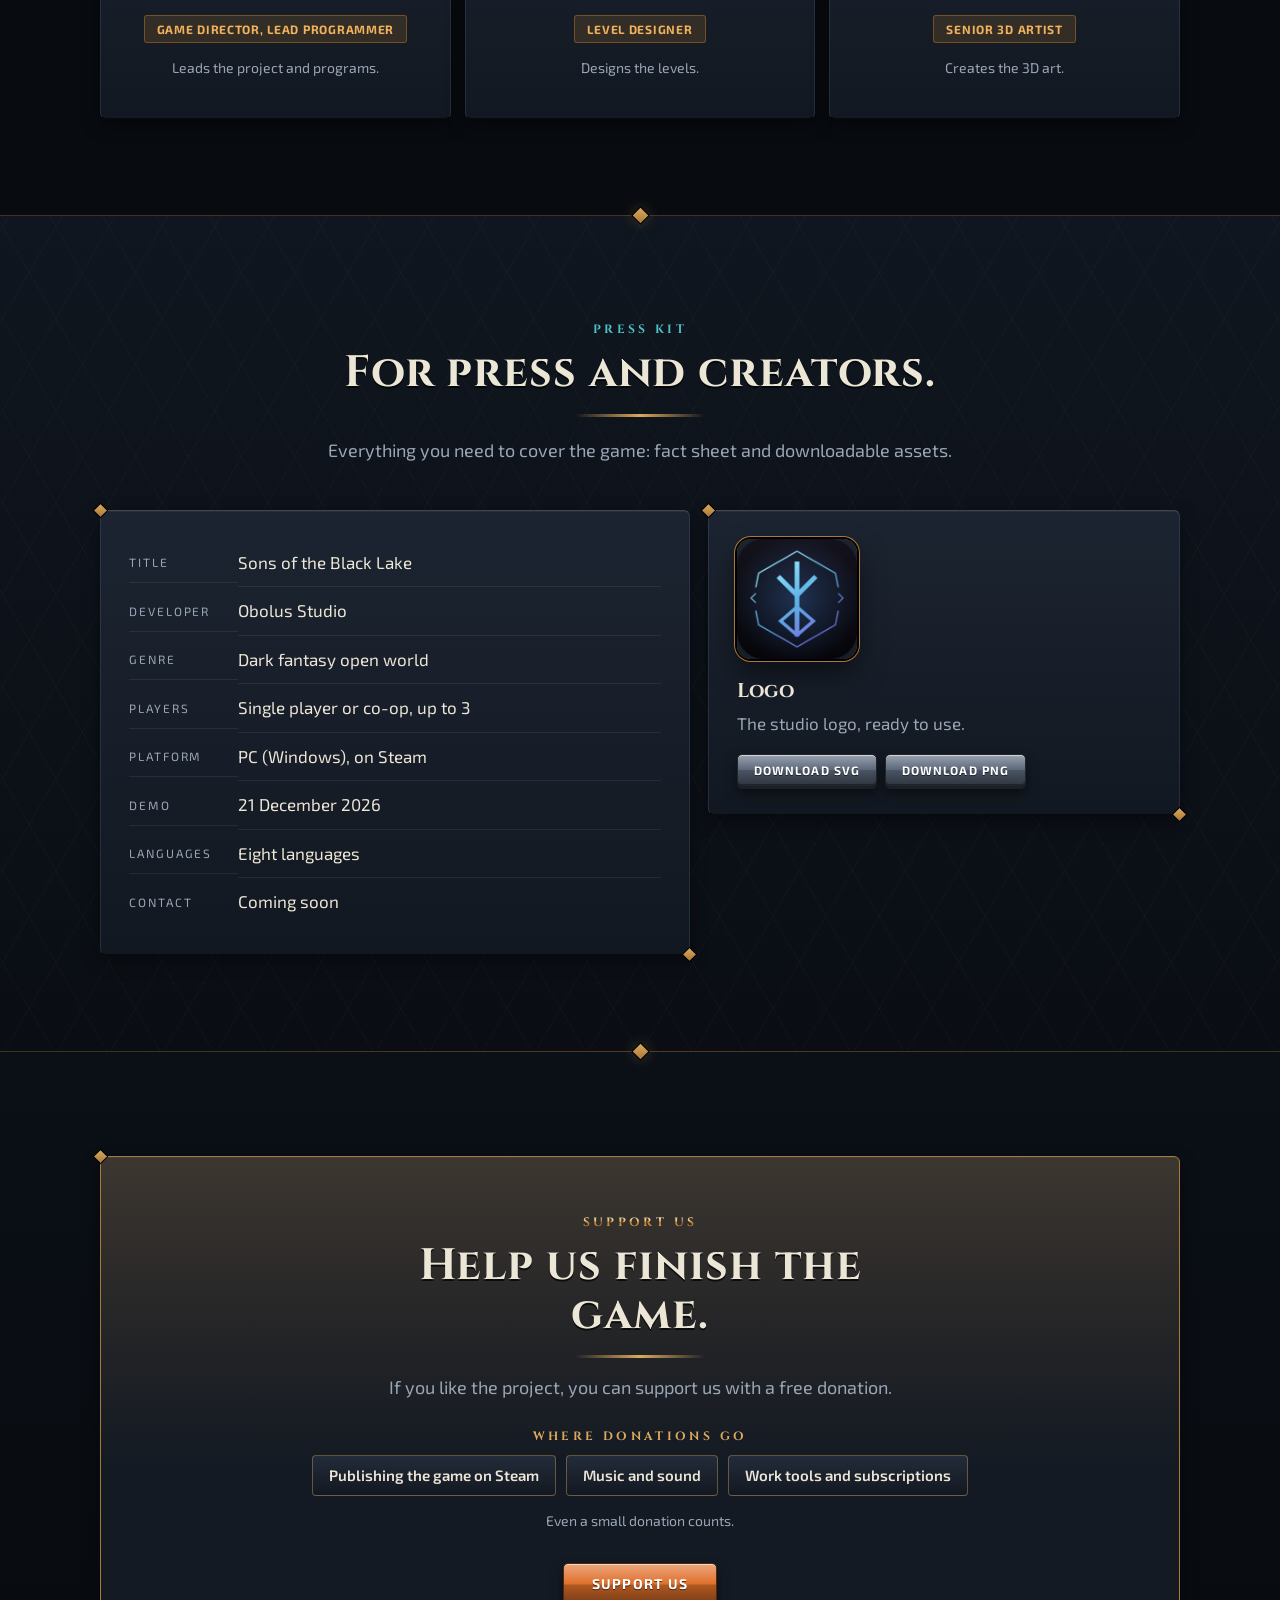
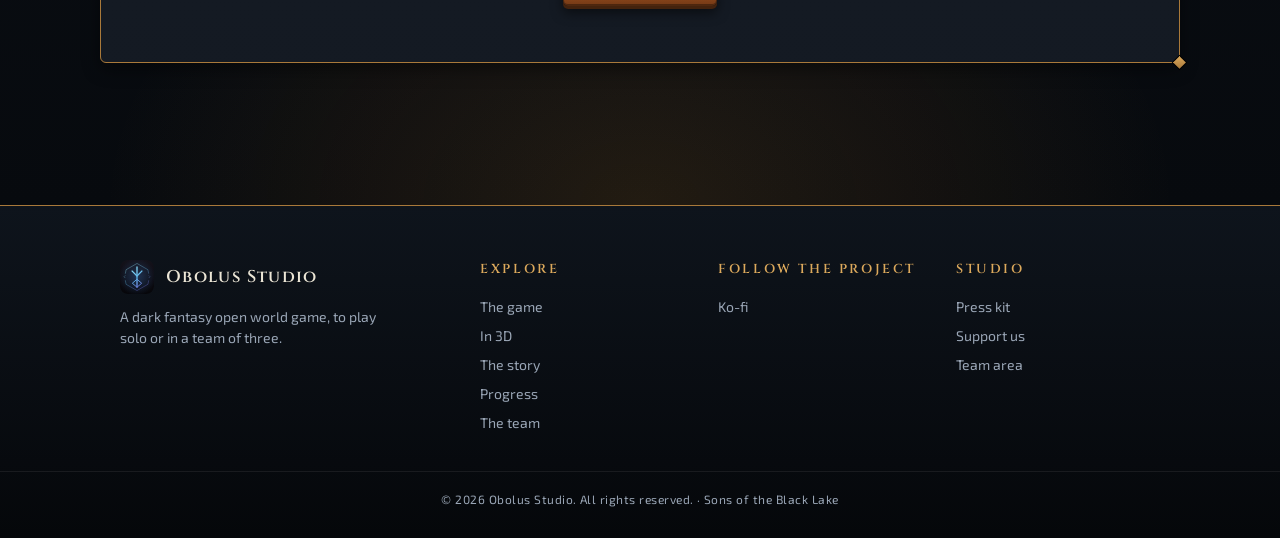
==== commit 13e6545b: "Rendi il sito più professionale: fasce di sezione, press kit, footer completo, lightbox e convertito" ====
--- a/index.html
+++ b/index.html
@@ -4,10 +4,16 @@
 <link rel="icon" href="media/logo.svg" type="image/svg+xml">
 <meta name="color-scheme" content="dark">
 <meta name="description" content="Sons of the Black Lake: un dark fantasy open world da giocare da soli o in tre. Un gioco di Obolus Studio.">
+<meta name="theme-color" content="#080b10">
+<meta property="og:type" content="website">
+<meta property="og:image" content="https://godgise.github.io/dashboard-Sons-Of-The-Black-Lake/media/og.png">
+<meta property="og:image:width" content="1200"><meta property="og:image:height" content="630">
+<meta name="twitter:card" content="summary_large_image">
 <meta property="og:title" content="Sons of the Black Lake – Obolus Studio">
 <meta property="og:description" content="Un dark fantasy open world da giocare da soli o in tre. Seguici mentre lo costruiamo.">
 <title>Sons of the Black Lake – Obolus Studio</title>
 <link rel="stylesheet" href="style.css"></head><body>
+<a class="skip" href="#app">Vai al contenuto</a>
 <nav id="nav"></nav><div id="pb"></div>
 
 <header class="hero home">
@@ -20,9 +26,10 @@
   <div class="cdl" id="cdl"></div>
   <div><a class="cta warm" id="hs" href="#sostieni">Sostienici</a><a class="cta2" href="#gioco">Scopri il gioco</a></div>
 </header>
+<div class="facts" id="facts"><div><span>Genere</span><b>Dark fantasy</b></div><div><span>Mondo</span><b>Open world</b></div><div><span>Giocatori</span><b>1 – 3 in co-op</b></div><div><span>Piattaforma</span><b>PC · Steam</b></div><div><span>Demo</span><b id="fd">—</b></div></div>
 
 <main id="app">
-<section id="gioco"><div class="rv"><p class="k grad">Il gioco</p><h2>Un'avventura dark fantasy.</h2><p class="sub">Un open world da vivere da soli o in compagnia, per PC su Steam.</p></div>
+<section id="gioco" class="band-a"><div class="rv"><p class="k grad">Il gioco</p><h2>Un'avventura dark fantasy.</h2><p class="sub">Un open world da vivere da soli o in compagnia, per PC su Steam.</p></div>
   <div class="feat">
     <div class="card"><div class="ic" style="--c:var(--blue)"><svg viewBox="0 0 48 48" aria-hidden="true"><g transform="rotate(45 24 24)"><polygon fill="currentColor" points="24,2 28,9 28,30 24,30"/><polygon fill="currentColor" fill-opacity=".55" points="24,2 20,9 20,30 24,30"/><polygon fill="currentColor" points="12,30 36,30 34,34 14,34"/><polygon fill="currentColor" fill-opacity=".55" points="24,34 14,34 12,30 24,30" fill-opacity=".3"/><polygon fill="currentColor" fill-opacity=".55" points="21.5,34 26.5,34 26.5,41 21.5,41"/><polygon fill="currentColor" points="24,40 28,43.5 24,47 20,43.5"/></g></svg></div><h3>Combattimento</h3><p>Un sistema di combattimento completo.</p></div>
     <div class="card"><div class="ic" style="--c:var(--purple)"><svg viewBox="0 0 48 48" aria-hidden="true"><polygon fill="currentColor" points="24,3 41,9 41,25 24,45"/><polygon fill="currentColor" fill-opacity=".55" points="24,3 7,9 7,25 24,45"/><polygon fill="#000" fill-opacity=".35" points="24,13 31,24 24,35 17,24"/><polygon fill="#fff" fill-opacity=".85" points="24,17 28,24 24,31 20,24"/></svg></div><h3>Classi</h3><p>Più classi, ognuna con il suo stile.</p></div>
@@ -33,7 +40,7 @@
   </div>
 </section>
 
-<section id="modelli"><div class="rv"><p class="k" style="color:var(--teal)">In 3D</p><h2>Guardali da vicino.</h2><p class="sub">Armi e luoghi del gioco, in low poly. Trascina per ruotarli.</p></div>
+<section id="modelli" class="band-b"><div class="rv"><p class="k" style="color:var(--teal)">In 3D</p><h2>Guardali da vicino.</h2><p class="sub">Armi e luoghi del gioco, in low poly. Trascina per ruotarli.</p></div>
   <div class="card v3 rv">
     <div class="v3-stage"><canvas id="v3c" tabindex="0" aria-label="Modello 3D"></canvas>
       <div class="v3-zoom"><button type="button" id="zi" aria-label="+">+</button><button type="button" id="zo" aria-label="−">−</button></div></div>
@@ -43,7 +50,7 @@
   <p class="note">Modelli di anteprima: quelli definitivi sono in arrivo.</p>
 </section>
 
-<section id="classi"><div class="rv"><p class="k" style="color:var(--purple)">Classi</p><h2>Scegli come giocare.</h2><p class="sub">Tre classi, tre stili.</p></div>
+<section id="classi" class="band-a"><div class="rv"><p class="k" style="color:var(--purple)">Classi</p><h2>Scegli come giocare.</h2><p class="sub">Tre classi, tre stili.</p></div>
   <div class="feat" id="cls">
     <div class="card"><h3>Guerriero</h3><p>Più vita e più forza: incassa e colpisce duro.</p><button type="button" class="cta2 sm" data-m="spada">Guarda l'arma</button></div>
     <div class="card"><h3>Ladro</h3><p>Arco e pugnale: veloce e preciso.</p><button type="button" class="cta2 sm" data-m="arco">Guarda l'arma</button></div>
@@ -51,21 +58,26 @@
   </div>
 </section>
 
-<section id="storia"><div class="rv"><p class="k" style="color:var(--pink)">La storia</p><h2>Il primo capitolo.</h2><p class="sub">Tutto comincia a Villaggio Lago Nero, un piccolo borgo affacciato su acque scure. Qui vive il protagonista, tra vicini, mestieri e giornate che sembrano tutte uguali. Ma questo è un mondo dark fantasy: la calma non dura per sempre. Il primo capitolo ti presenta il suo passato e ti guida, con calma, dentro il gioco. Sarà la nostra demo su Steam.</p></div></section>
+<section id="storia" class="band-c"><div class="rv"><p class="k" style="color:var(--pink)">La storia</p><h2>Il primo capitolo.</h2><p class="sub">Tutto comincia a Villaggio Lago Nero, un piccolo borgo affacciato su acque scure. Qui vive il protagonista, tra vicini, mestieri e giornate che sembrano tutte uguali. Ma questo è un mondo dark fantasy: la calma non dura per sempre. Il primo capitolo ti presenta il suo passato e ti guida, con calma, dentro il gioco. Sarà la nostra demo su Steam.</p></div></section>
 
-<section id="trailer" hidden><div class="rv"><p class="k grad">Trailer</p><h2>Guardalo in azione.</h2></div><div class="vid rv" id="vid"></div></section>
+<section id="trailer" class="band-b" hidden><div class="rv"><p class="k grad">Trailer</p><h2>Guardalo in azione.</h2></div><div class="vid rv" id="vid"></div></section>
 
-<section id="galleria" hidden><div class="rv"><p class="k" style="color:var(--teal)">Galleria</p><h2>Il mondo prende forma.</h2></div><div class="gal rv" id="gal"></div></section>
+<section id="galleria" class="band-a" hidden><div class="rv"><p class="k" style="color:var(--teal)">Galleria</p><h2>Il mondo prende forma.</h2></div><div class="gal rv" id="gal"></div></section>
 
-<section id="progressi"><div class="rv"><p class="k" style="color:var(--green)">A che punto siamo</p><h2>Si costruisce ogni giorno.</h2><p class="sub">Lo stato del capitolo 1.</p></div>
+<section id="progressi" class="band-b"><div class="rv"><p class="k" style="color:var(--green)">A che punto siamo</p><h2>Si costruisce ogni giorno.</h2><p class="sub">Lo stato del capitolo 1.</p></div>
   <div class="card chap rv" id="chap"><div class="ring"><svg width="180" height="180" viewBox="0 0 180 180"><defs><linearGradient id="gr" x1="0" y1="0" x2="1" y2="1"><stop offset="0" stop-color="#f6c274"/><stop offset=".5" stop-color="#e8962e"/><stop offset="1" stop-color="#c9691f"/></linearGradient></defs><circle cx="90" cy="90" r="76" fill="none" stroke="var(--line)" stroke-width="14"/><circle id="rg" cx="90" cy="90" r="76" fill="none" stroke="url(#gr)" stroke-width="14" stroke-linecap="butt" stroke-dasharray="477.5" stroke-dashoffset="477.5" style="transition:stroke-dashoffset 1.4s cubic-bezier(.2,.7,.2,1)"/></svg><div class="t"><b id="cp">—</b><span>tappe pronte</span></div></div>
   <div><ol class="tl" id="cl"></ol><div class="note" id="cn"></div></div></div>
   <div class="road rv" id="road"></div>
 </section>
 
-<section id="team"><div class="rv"><p class="k" style="color:var(--orange)">Il team</p><h2>Tre persone, un gioco.</h2></div><div class="ppl rv" id="ppl"></div></section>
+<section id="team" class="band-a"><div class="rv"><p class="k" style="color:var(--orange)">Il team</p><h2>Tre persone, un gioco.</h2></div><div class="ppl rv" id="ppl"></div></section>
 
-<section id="sostieni"><div class="card support rv"><p class="k grad">Sostienici</p><h2>Aiutaci a finire il gioco.</h2><p class="sub" id="dt"></p>
+<section id="press" class="band-c"><div class="rv"><p class="k" style="color:var(--teal)">Press kit</p><h2>Per stampa e creator.</h2><p class="sub">Tutto quello che serve per parlare del gioco: scheda tecnica e materiali da scaricare.</p></div>
+  <div class="press rv"><div class="card"><dl class="fs"><dt>Titolo</dt><dd>Sons of the Black Lake</dd><dt>Sviluppatore</dt><dd>Obolus Studio</dd><dt>Genere</dt><dd>Dark fantasy open world</dd><dt>Giocatori</dt><dd>Singolo o co-op, fino a 3</dd><dt>Piattaforma</dt><dd>PC (Windows), su Steam</dd><dt>Demo</dt><dd id="pd">—</dd><dt>Lingue</dt><dd>Otto lingue</dd><dt>Contatti</dt><dd id="pc">Presto disponibile</dd></dl></div>
+  <div class="card assets"><img src="media/logo-512.png" alt="Logo di Obolus Studio" width="120" height="120"><h3>Logo</h3><p>Il logo dello studio, pronto da usare.</p><div><a class="cta2 sm" href="media/logo.svg" download>Scarica SVG</a><a class="cta2 sm" href="media/logo-512.png" download>Scarica PNG</a></div></div></div>
+</section>
+
+<section id="sostieni" class="band-d"><div class="card support rv"><p class="k grad">Sostienici</p><h2>Aiutaci a finire il gioco.</h2><p class="sub" id="dt"></p>
   <p class="k" style="color:var(--bronze-hi);margin-top:26px">Dove vanno le donazioni</p>
   <ul class="uses"><li>Pubblicare il gioco su Steam</li><li>Musiche e suoni</li><li>Strumenti e abbonamenti di lavoro</li></ul>
   <p class="mut">Anche una piccola donazione conta.</p>
@@ -78,9 +90,11 @@
 <script src="fx.js"></script>
 <script>
 const {$,el}=site;
-Promise.all([site.cfg,site.data.catch(()=>({}))]).then(([C,D])=>{
+Promise.all([site.cfg,site.data.catch(()=>({})),Viewer3D.load()]).then(([C,D])=>{
   if(C.tagline)$('tag').textContent=C.tagline;
   site.countdown(C,$('cd'),$('cdl'));
+  if(C.launch_date){const d=new Date(C.launch_date+'T12:00:00').toLocaleDateString(site.loc,{dateStyle:'long'});$('fd').textContent=d;$('pd').textContent=d}
+  if(C.contact_email&&/^[^\s@<>]+@[^\s@<>]+\.[^\s@<>]+$/.test(C.contact_email)){$('pc').replaceChildren(Object.assign(el('a'),{href:'mailto:'+C.contact_email,textContent:C.contact_email}))}
   /* visore 3D */
   const V=Viewer3D($('v3c')),tabs=$('v3t');
   tabs.replaceChildren(...V.models.map(m=>{const b=el('button','cta2 sm',m.name);b.type='button';b.dataset.m=m.key;b.onclick=()=>V.select(m.key);return b}));
@@ -91,7 +105,7 @@
   if(/^[\w-]{11}$/.test(C.trailer||'')){const i=el('iframe');i.src='https://www.youtube-nocookie.com/embed/'+C.trailer;i.title='Trailer';i.allow='accelerometer;encrypted-media;picture-in-picture;fullscreen';i.allowFullscreen=true;i.loading='lazy';$('vid').replaceChildren(i);$('trailer').hidden=false}
   /* galleria (solo se ci sono immagini) */
   const gl=(C.gallery||[]).map(g=>typeof g==='string'?{src:g}:g).filter(g=>/^media\/[\w\-./]+\.(png|jpe?g|webp|gif|mp4|webm)$/i.test(g.src||''));
-  if(gl.length){$('galleria').hidden=false;$('gal').replaceChildren(...gl.map(g=>{const fg=el('figure'),v=/\.(mp4|webm)$/i.test(g.src),m=el(v?'video':'img');m.src=g.src;if(v){m.controls=true;m.preload='metadata';m.playsInline=true}else{m.alt=g.caption||'Immagine del gioco';m.loading='lazy'}fg.append(m);if(g.caption)fg.append(el('figcaption','',g.caption));return fg}))}
+  if(gl.length){$('galleria').hidden=false;$('gal').replaceChildren(...gl.map(g=>{const fg=el('figure'),v=/\.(mp4|webm)$/i.test(g.src),m=el(v?'video':'img');m.src=g.src;if(v){m.controls=true;m.preload='metadata';m.playsInline=true}else{m.alt=g.caption||'Immagine del gioco';m.loading='lazy'}if(!v){m.tabIndex=0;const op=()=>{window.__lbf=m;lightbox(g.src,g.caption)};m.onclick=op;m.onkeydown=e=>{if(e.key==='Enter')op()}}fg.append(m);if(g.caption)fg.append(el('figcaption','',g.caption));return fg}))}
   /* progressi */
   const ch=D.chapter||[],dn=ch.filter(x=>x.status==='done').length,SL={done:'✓',doing:'…',todo:''};
   if(ch.length){
--- a/style.css
+++ b/style.css
@@ -263,3 +263,76 @@
 .hero.home{min-height:min(92vh,880px)}
 .hero.home:before,.hero.home .blob{display:none}
 .hero.home:after{background:radial-gradient(ellipse 62% 58% at 50% 46%,rgba(3,6,11,.55),transparent 78%),linear-gradient(180deg,rgba(8,11,16,.35),transparent 18%,transparent 72%,rgba(8,11,16,.96))}
+
+/* ===== struttura a fasce, ritmo e tipografia ===== */
+html{scroll-padding-top:70px;scrollbar-color:#3a4658 #0a0e14;scrollbar-width:thin}
+::-webkit-scrollbar{width:11px;height:11px}::-webkit-scrollbar-track{background:#0a0e14}
+::-webkit-scrollbar-thumb{background:linear-gradient(90deg,#2b3544,#46546a);border:2px solid #0a0e14;border-radius:6px}
+::-webkit-scrollbar-thumb:hover{background:linear-gradient(90deg,var(--bronze),var(--bronze-hi))}
+body{cursor:url("data:image/svg+xml,%3Csvg xmlns='http://www.w3.org/2000/svg' width='24' height='24'%3E%3Cpolygon points='2,2 2,18 7,14 10,21 13,20 10,13 17,13' fill='%23dca95c' stroke='%23000' stroke-width='1.5' stroke-linejoin='round'/%3E%3C/svg%3E") 2 2,auto}
+a,button,select,.cta,.cta2{cursor:url("data:image/svg+xml,%3Csvg xmlns='http://www.w3.org/2000/svg' width='24' height='24'%3E%3Cpolygon points='2,2 2,18 7,14 10,21 13,20 10,13 17,13' fill='%23ffd27a' stroke='%23000' stroke-width='1.5' stroke-linejoin='round'/%3E%3C/svg%3E") 2 2,pointer}
+.skip{position:fixed;left:12px;top:-60px;z-index:100;padding:10px 16px;background:var(--bronze-hi);color:#000;font-weight:700;border-radius:4px;transition:top .15s}.skip:focus{top:10px;text-decoration:none}
+
+main{max-width:none;margin:0;padding:0}
+section{position:relative;padding:104px 20px 96px;border-top:1px solid rgba(169,121,58,.35)}
+section:before{content:"";position:absolute;left:50%;top:-6px;width:11px;height:11px;margin-left:-5px;transform:rotate(45deg);background:linear-gradient(135deg,var(--bronze-hi),var(--bronze));box-shadow:0 0 0 1px #000,0 0 14px rgba(220,169,92,.35)}
+section>*{max-width:1080px;margin-left:auto;margin-right:auto}
+.band-a{background:linear-gradient(180deg,#0b1017,#080b10 40%)}
+.band-b{background:radial-gradient(ellipse 70% 60% at 50% 0,rgba(79,157,232,.1),transparent 70%),linear-gradient(180deg,#0f151e,#0b1017)}
+.band-c{background:repeating-linear-gradient(60deg,rgba(255,255,255,.018) 0 1px,transparent 1px 46px),repeating-linear-gradient(-60deg,rgba(255,255,255,.018) 0 1px,transparent 1px 46px),linear-gradient(180deg,#10161f,#0a0e14)}
+.band-d{background:radial-gradient(ellipse 60% 70% at 50% 100%,rgba(232,150,46,.12),transparent 70%),linear-gradient(180deg,#0b1017,#070a0e)}
+section>.rv:first-child{text-align:center;margin-bottom:46px}
+section>.rv:first-child .k{margin-bottom:10px}
+section h2{margin-bottom:6px}
+section h2:after{margin:16px auto 0;background:linear-gradient(90deg,transparent,var(--bronze-hi),transparent)}
+section .sub{margin:20px auto 0;max-width:60ch;text-align:center}
+section>.rv:first-child .sub{max-width:62ch}
+.note{text-align:center}
+.k{font-size:12px;letter-spacing:.28em}
+.feat .card h3{font-family:var(--display);letter-spacing:.04em}
+.mut{color:var(--mut)}
+.card{transition:transform .25s,border-color .25s,box-shadow .25s}
+@media(hover:hover){.feat .card:hover,.pc:hover{transform:translateY(-4px);border-color:rgba(220,169,92,.5);box-shadow:inset 0 1px 0 rgba(255,255,255,.1),0 16px 32px rgba(0,0,0,.55),0 0 24px rgba(220,169,92,.08)}}
+
+/* striscia dati sotto l'hero */
+.facts{display:flex;flex-wrap:wrap;justify-content:center;max-width:none;background:linear-gradient(180deg,#0a0e14,#0e141c);border-top:1px solid var(--bronze);border-bottom:1px solid #000;box-shadow:0 8px 24px rgba(0,0,0,.45)}
+.facts div{flex:1 1 170px;max-width:240px;padding:22px 16px;text-align:center;border-left:1px solid rgba(255,255,255,.06)}
+.facts div:first-child{border-left:0}
+.facts span{display:block;font-size:11px;letter-spacing:.24em;text-transform:uppercase;color:var(--mut);margin-bottom:6px}
+.facts b{font:600 18px var(--display);letter-spacing:.04em;color:var(--bronze-hi)}
+@media(max-width:640px){.facts div{flex:1 1 45%;max-width:none;border-left:0;border-top:1px solid rgba(255,255,255,.06);padding:16px 8px}.facts{padding:0 0}}
+
+/* press kit */
+.press{display:grid;gap:18px;grid-template-columns:1.25fr 1fr;align-items:start}
+@media(max-width:760px){.press{grid-template-columns:1fr}}
+.fs{margin:0;display:grid;grid-template-columns:auto 1fr;gap:0}
+.fs dt,.fs dd{margin:0;padding:11px 0;border-bottom:1px solid rgba(255,255,255,.07)}
+.fs dt{color:var(--mut);font-size:12px;letter-spacing:.16em;text-transform:uppercase;padding-right:26px;align-self:center}
+.fs dd{color:var(--fg)}.fs dt:nth-last-of-type(1),.fs dd:last-child{border-bottom:0}
+.assets{display:flex;flex-direction:column;align-items:flex-start}
+.assets img{width:120px;height:120px;border-radius:14px;box-shadow:0 0 0 2px #000,0 0 0 3px var(--bronze),0 14px 28px rgba(0,0,0,.5)}
+.assets h3{font-family:var(--display);margin:18px 0 4px}.assets p{margin:0 0 6px;color:var(--mut)}
+.assets .cta2{margin:12px 8px 0 0}
+
+/* footer completo */
+footer{text-align:left;padding:0;background:linear-gradient(180deg,#0e141c,#05070a);color:var(--mut);font-size:14px;border-top:1px solid var(--bronze)}
+.fgrid{display:grid;gap:34px;grid-template-columns:1.6fr 1fr 1fr 1fr;max-width:1080px;margin:0 auto;padding:54px 20px 34px}
+@media(max-width:760px){.fgrid{grid-template-columns:1fr 1fr}.fgrid>div:first-child{grid-column:1/-1}}
+.fgrid h4{margin:0 0 14px;font:600 13px var(--display);letter-spacing:.2em;text-transform:uppercase;color:var(--bronze-hi)}
+.fgrid a{display:block;color:var(--mut);padding:4px 0}.fgrid a:hover{color:var(--fg);text-decoration:none}
+.fgrid .fb{display:flex;align-items:center;gap:12px;color:var(--fg);font:600 17px var(--display);letter-spacing:.08em;margin-bottom:12px}
+.fgrid .fb img{width:34px;height:34px;border-radius:7px}
+.fgrid p{margin:0;max-width:34ch}
+.fbar{border-top:1px solid rgba(255,255,255,.07);text-align:center;padding:18px 20px 30px;font-size:12px;letter-spacing:.04em}
+.fbar a{color:var(--mut)}
+
+/* lightbox, torna su */
+.gal img,.gal video{cursor:zoom-in}
+.lb{position:fixed;inset:0;z-index:90;display:grid;place-items:center;background:rgba(3,5,8,.93);padding:24px}
+.lb img{max-width:min(96vw,1400px);max-height:84vh;border:2px solid var(--bronze);box-shadow:0 0 0 3px #000,0 30px 60px rgba(0,0,0,.7)}
+.lb p{position:absolute;left:0;right:0;bottom:22px;text-align:center;margin:0;color:var(--mut)}
+.lb button{position:absolute;top:16px;right:18px;font:700 26px/1 var(--font);color:#fff;background:#1b232f;border:1px solid var(--bronze);border-radius:4px;width:44px;height:44px}
+.up{position:fixed;right:18px;bottom:18px;z-index:30;width:44px;height:44px;border:1px solid #000;border-radius:6px;color:#fff;font:700 20px/1 var(--font);background:linear-gradient(180deg,#d98234,#a8531a);box-shadow:inset 0 1px 0 rgba(255,255,255,.35),0 3px 0 #5c2c0c,0 6px 14px rgba(0,0,0,.5);opacity:0;pointer-events:none;transform:translateY(12px);transition:opacity .25s,transform .25s}
+.up.on{opacity:1;pointer-events:auto;transform:none}
+@media(prefers-reduced-motion:reduce){.up,.card{transition:none}}
+.hero.home #sky{height:118%}
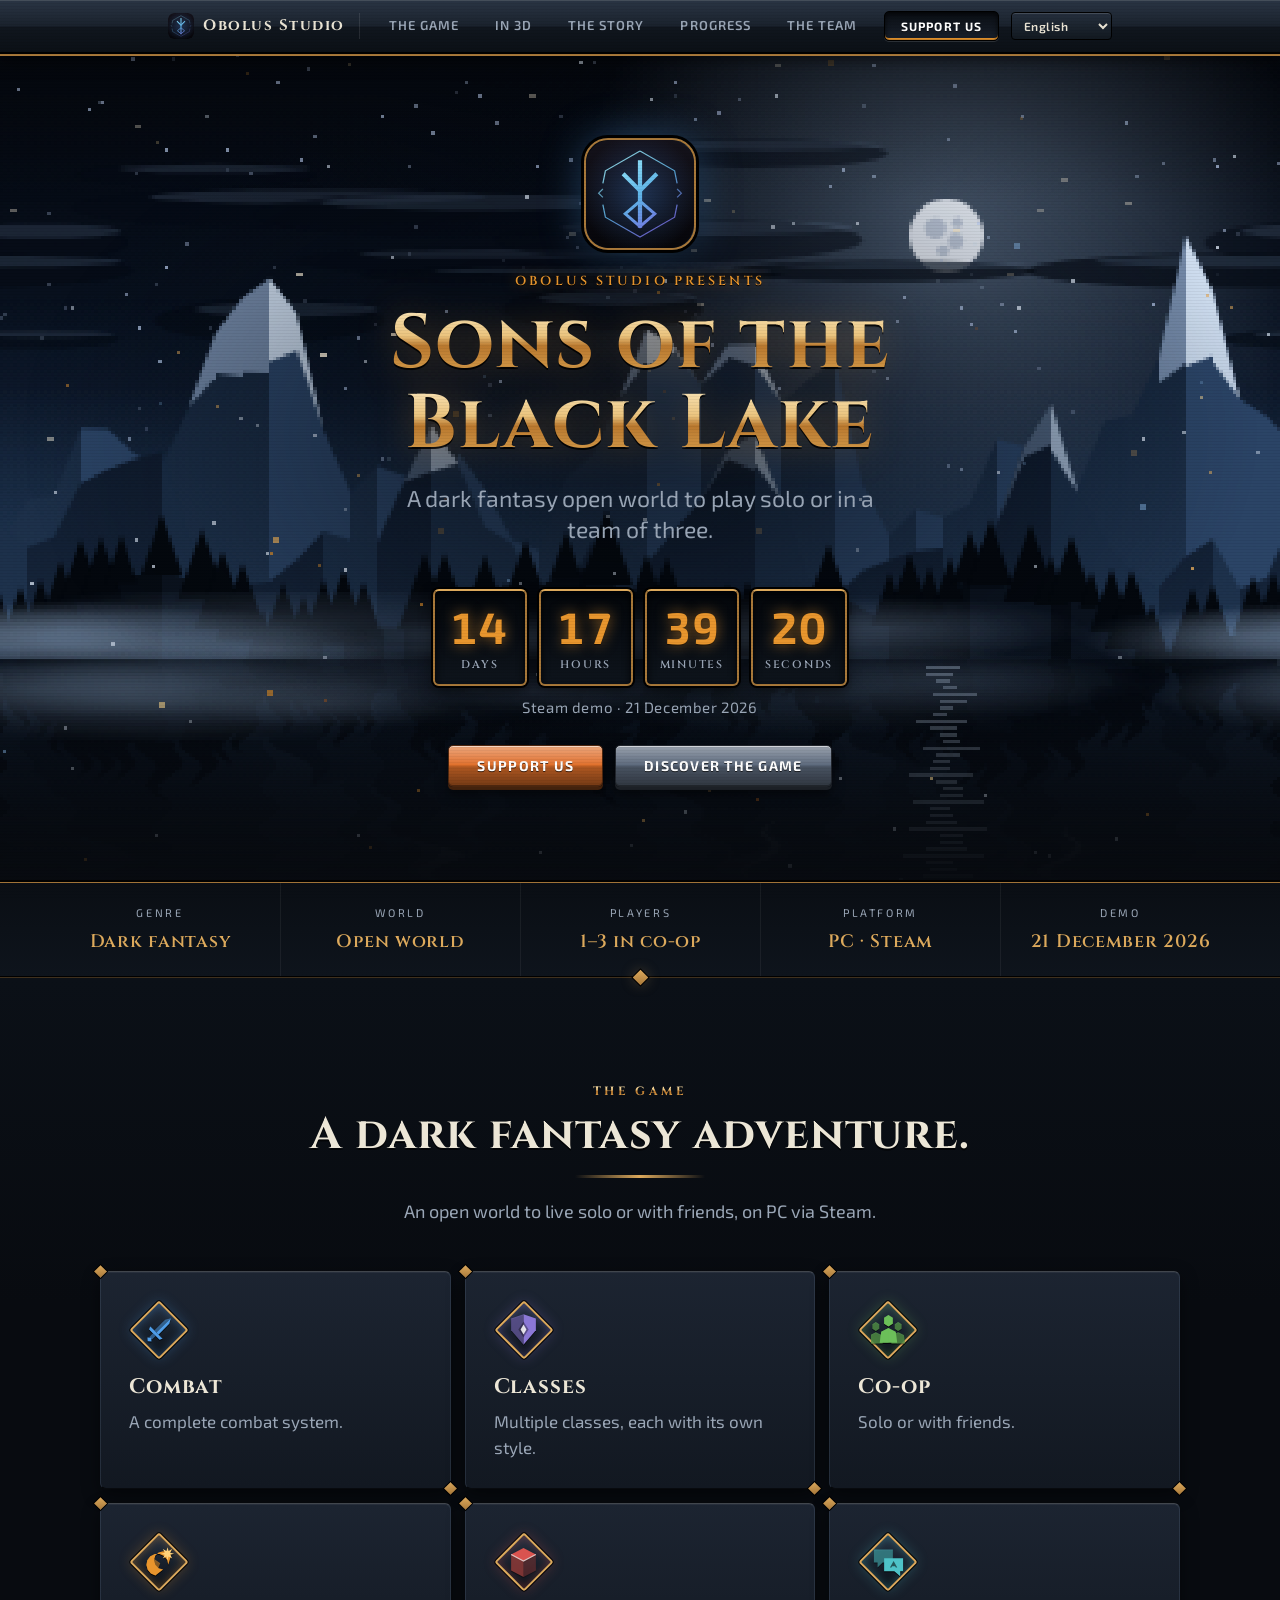
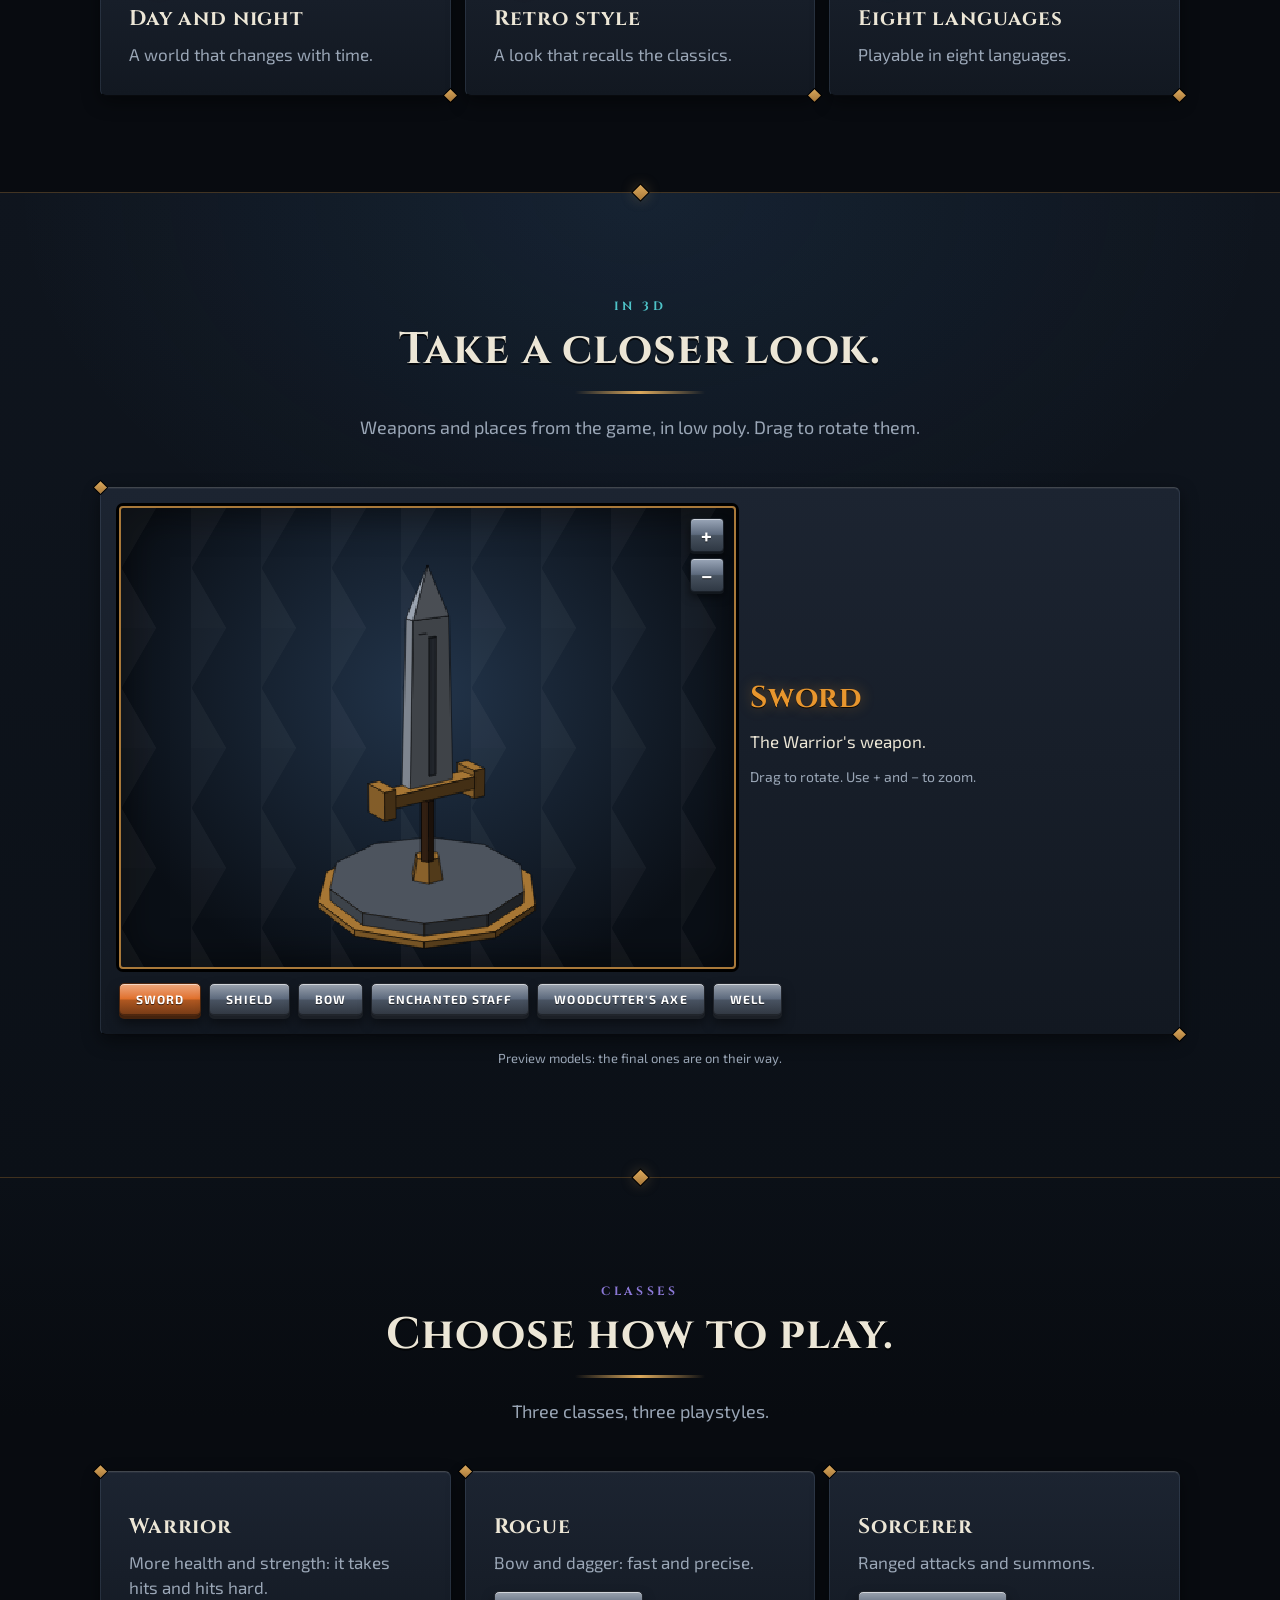
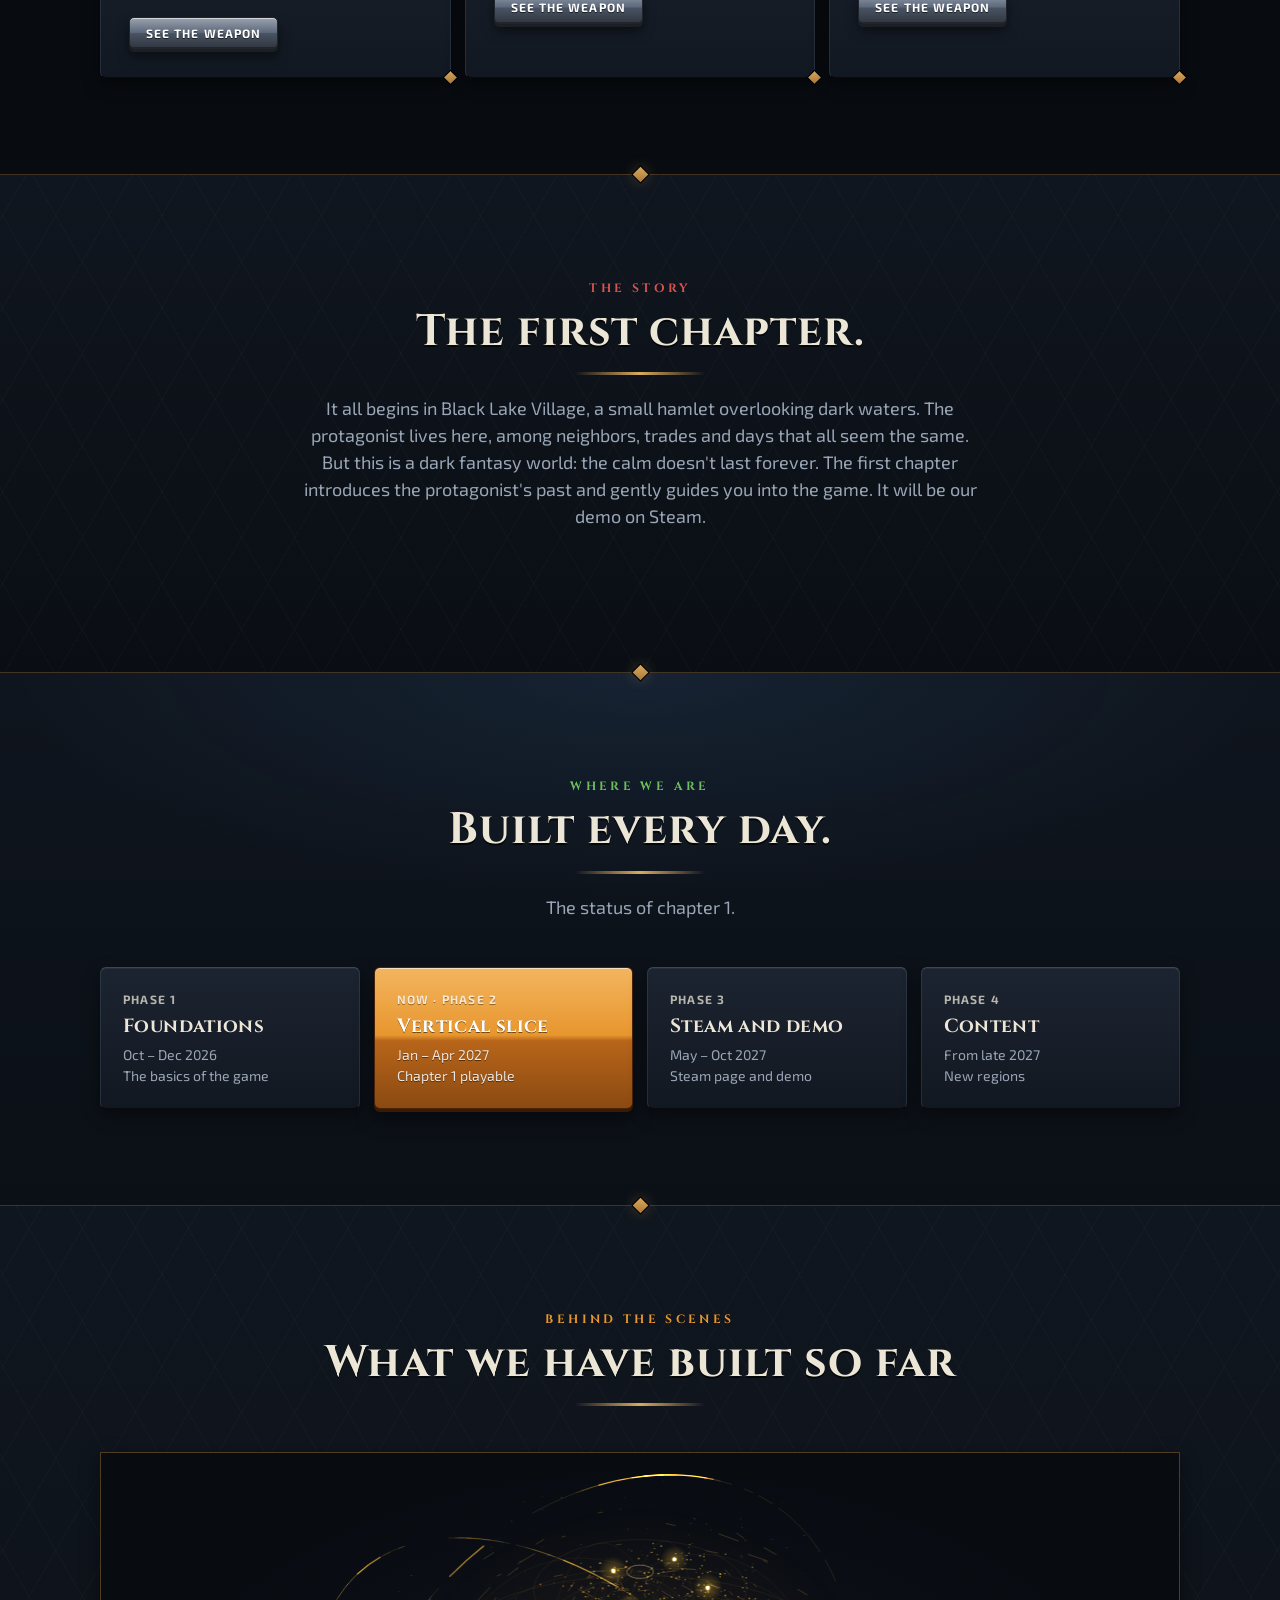
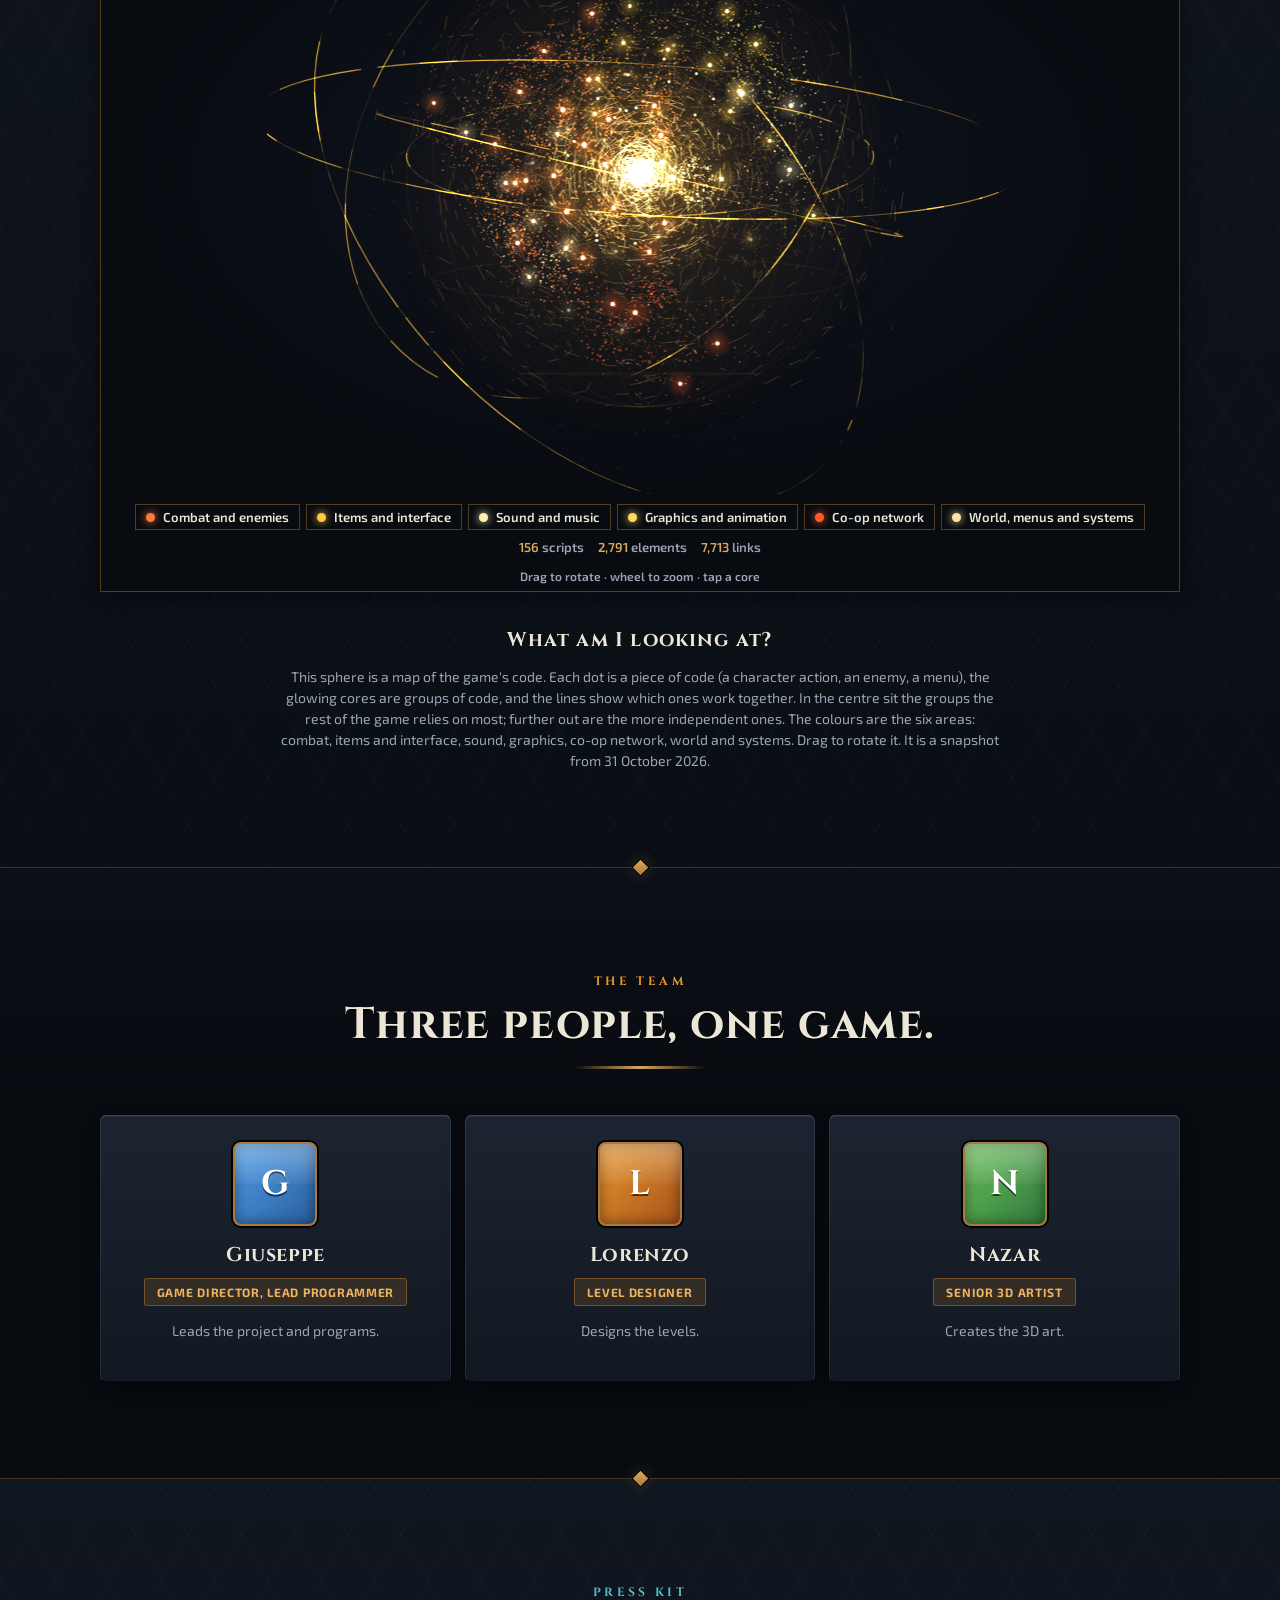
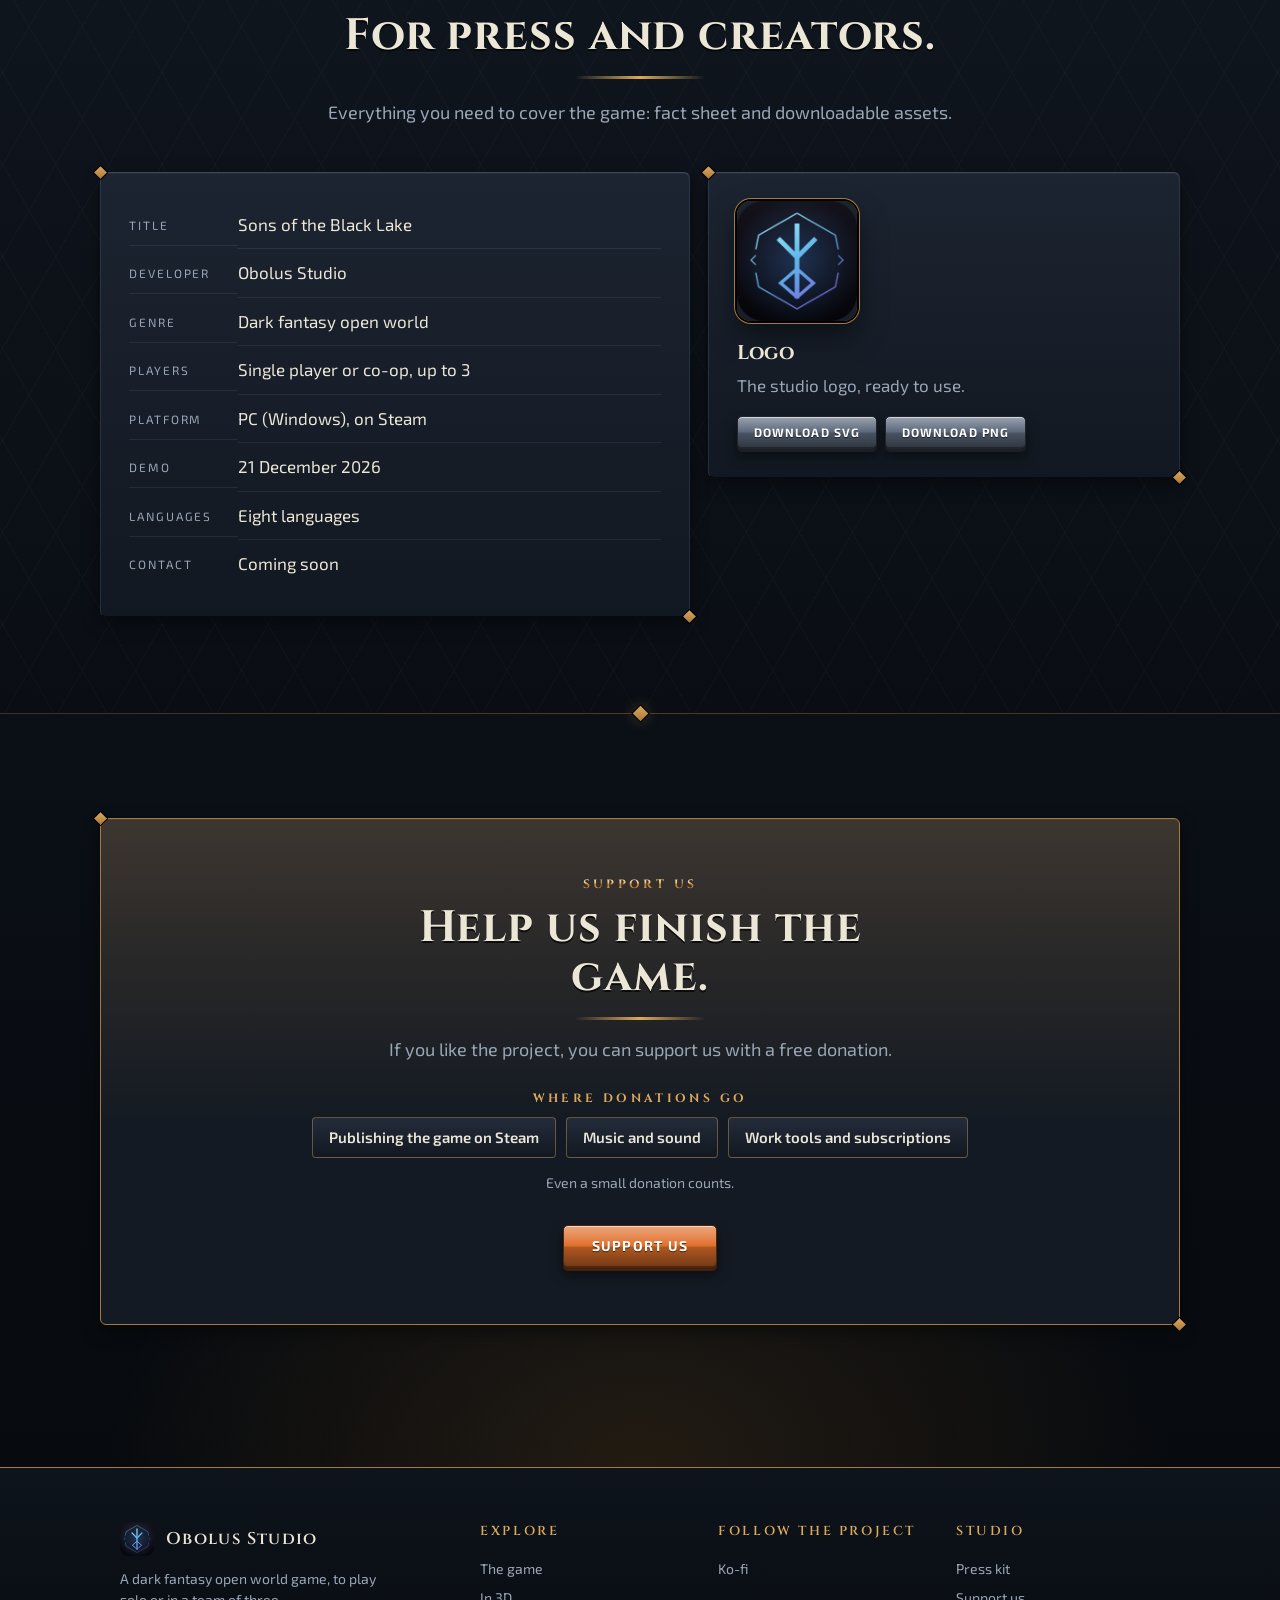
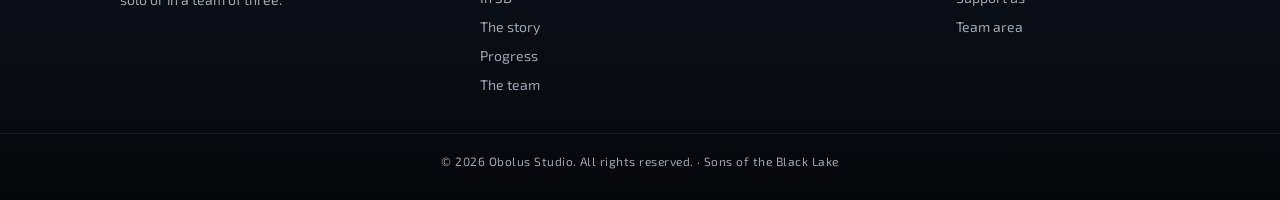
==== commit 628be42c: "Aggiunge la sezione "Cosa abbiamo costruito finora" con la sfera del codice La mappa non contiene no" ====
--- a/index.html
+++ b/index.html
@@ -70,6 +70,11 @@
   <div class="road rv" id="road"></div>
 </section>
 
+<section id="costruito" class="band-c"><div class="rv"><p class="k" style="color:var(--orange)">Dietro le quinte</p><h2>Cosa abbiamo costruito finora</h2></div>
+  <div class="rv" style="border:1px solid rgba(169,121,58,.45);background:#080b10;box-shadow:var(--shadow)"><iframe src="sfera.html" title="Code map" loading="lazy" style="display:block;width:100%;height:min(82vh,760px);min-height:460px;border:0"></iframe></div>
+  <div class="rv" style="max-width:720px;margin-top:34px;text-align:center"><h3 style="font-family:var(--display);letter-spacing:.06em;margin:0 0 10px">Cosa sto guardando?</h3><p class="mut" style="margin:0">Questa sfera è la mappa del codice del gioco. Ogni puntino è un pezzo di codice (un'azione del personaggio, un nemico, un menu), i nuclei luminosi sono i gruppi di codice e le linee mostrano quali lavorano insieme. Al centro stanno i gruppi su cui si appoggia di più il resto del gioco, verso l'esterno quelli più indipendenti. I colori sono le sei aree: combattimento, oggetti e interfaccia, suono, grafica, rete co-op, mondo e sistema. Trascina per ruotarla. È una fotografia del 31 ottobre 2026.</p></div>
+</section>
+
 <section id="team" class="band-a"><div class="rv"><p class="k" style="color:var(--orange)">Il team</p><h2>Tre persone, un gioco.</h2></div><div class="ppl rv" id="ppl"></div></section>
 
 <section id="press" class="band-c"><div class="rv"><p class="k" style="color:var(--teal)">Press kit</p><h2>Per stampa e creator.</h2><p class="sub">Tutto quello che serve per parlare del gioco: scheda tecnica e materiali da scaricare.</p></div>
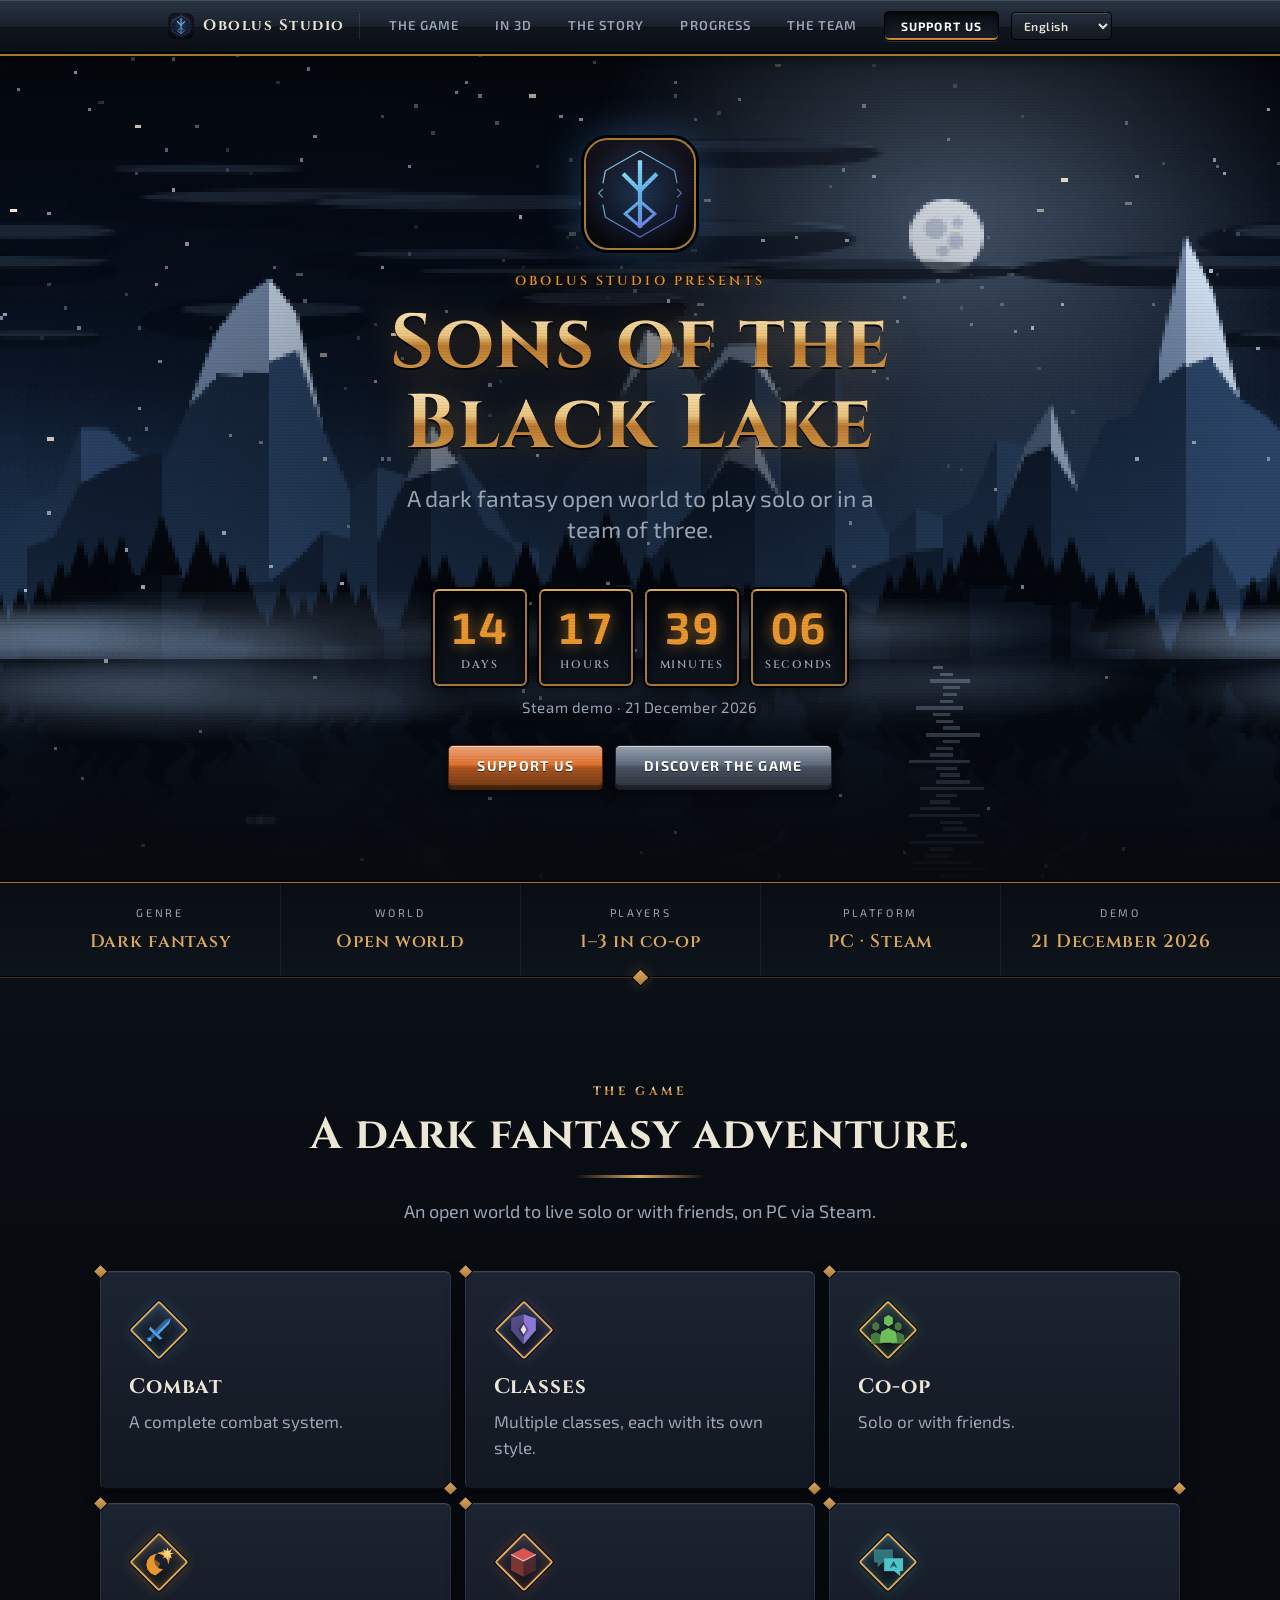
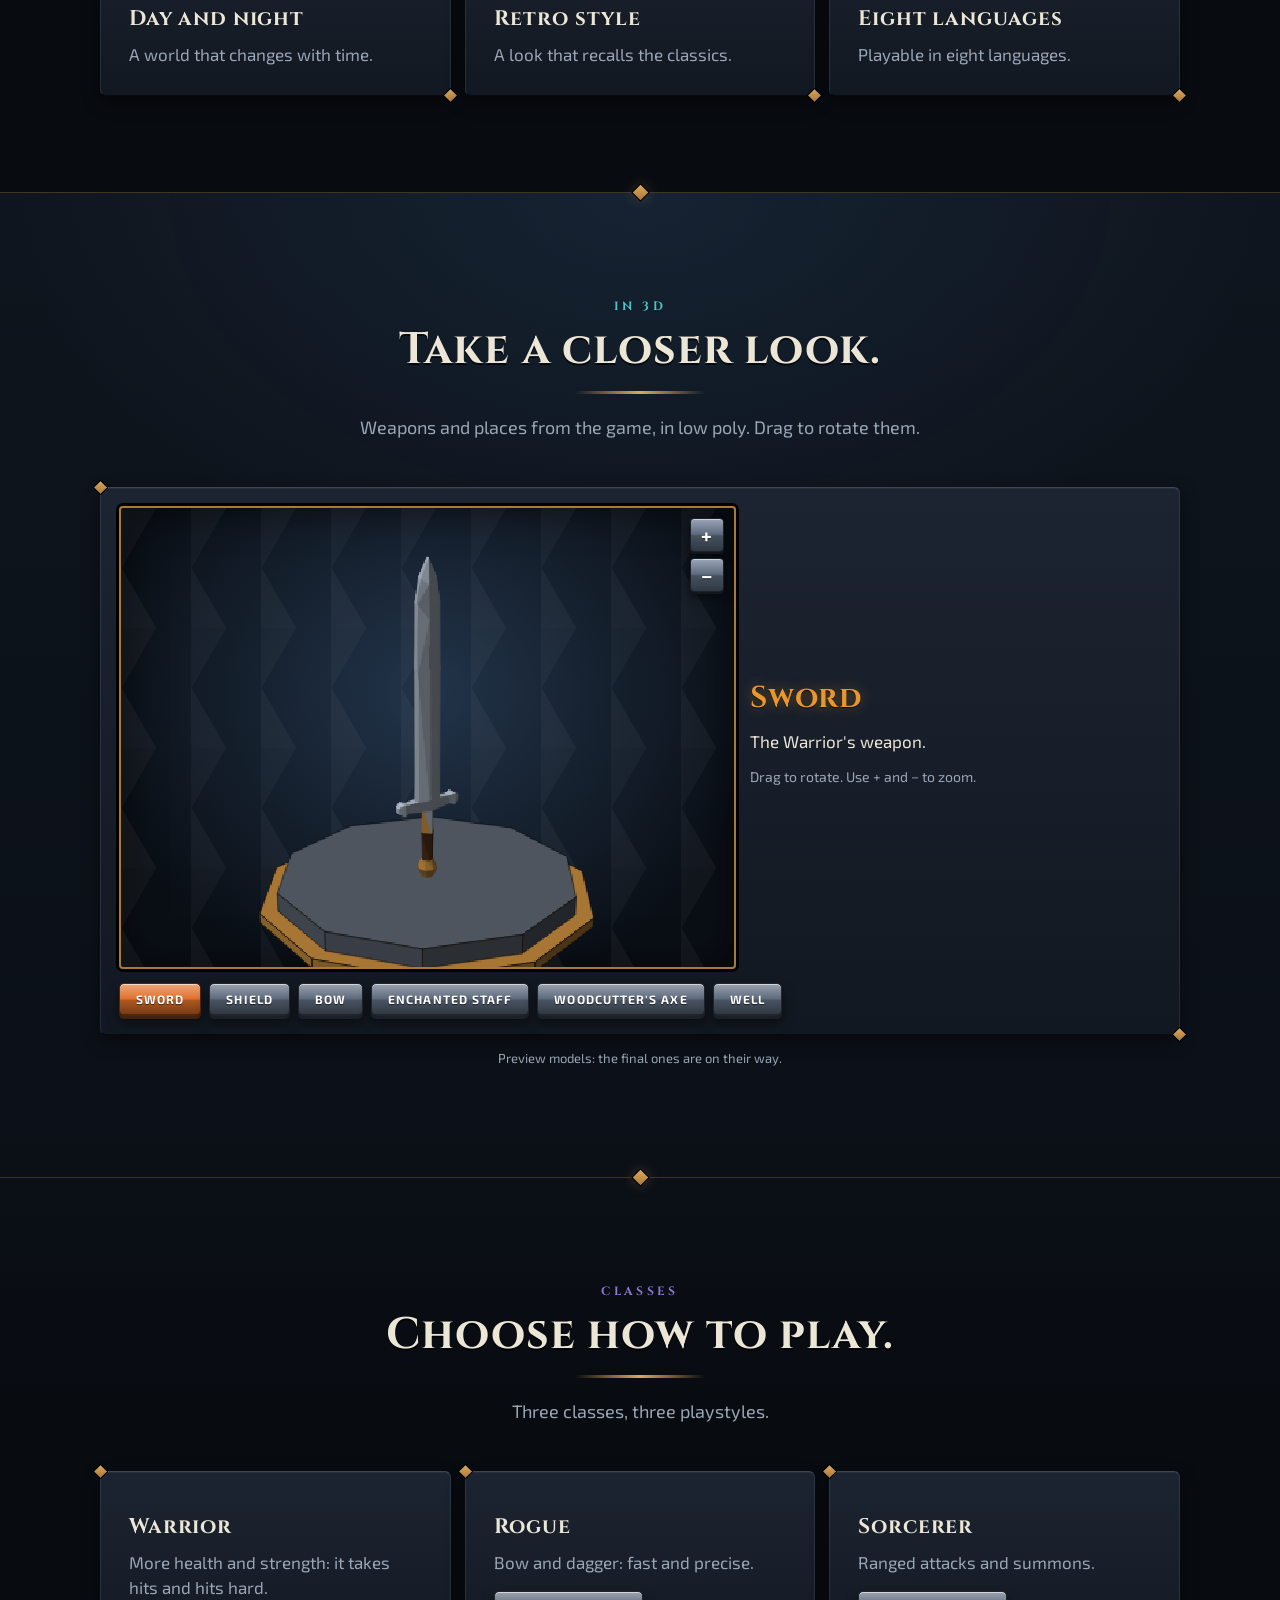
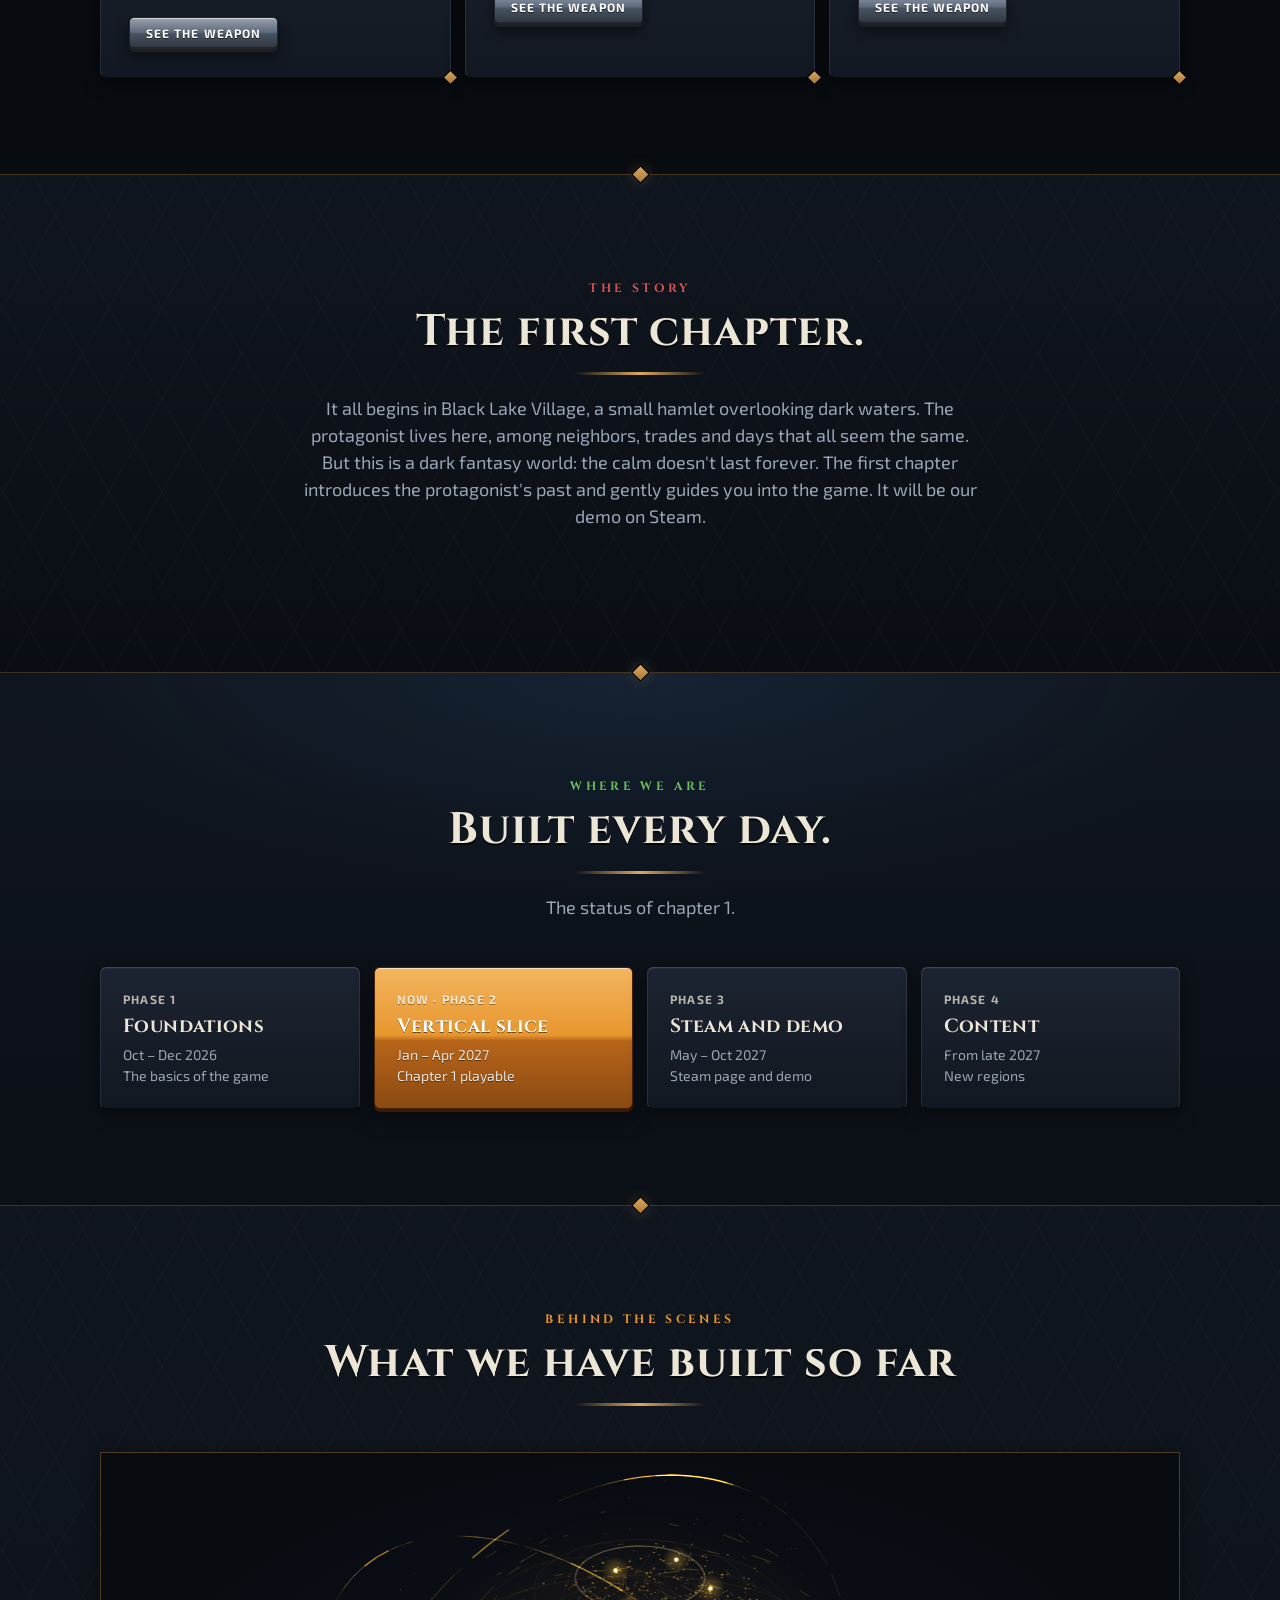
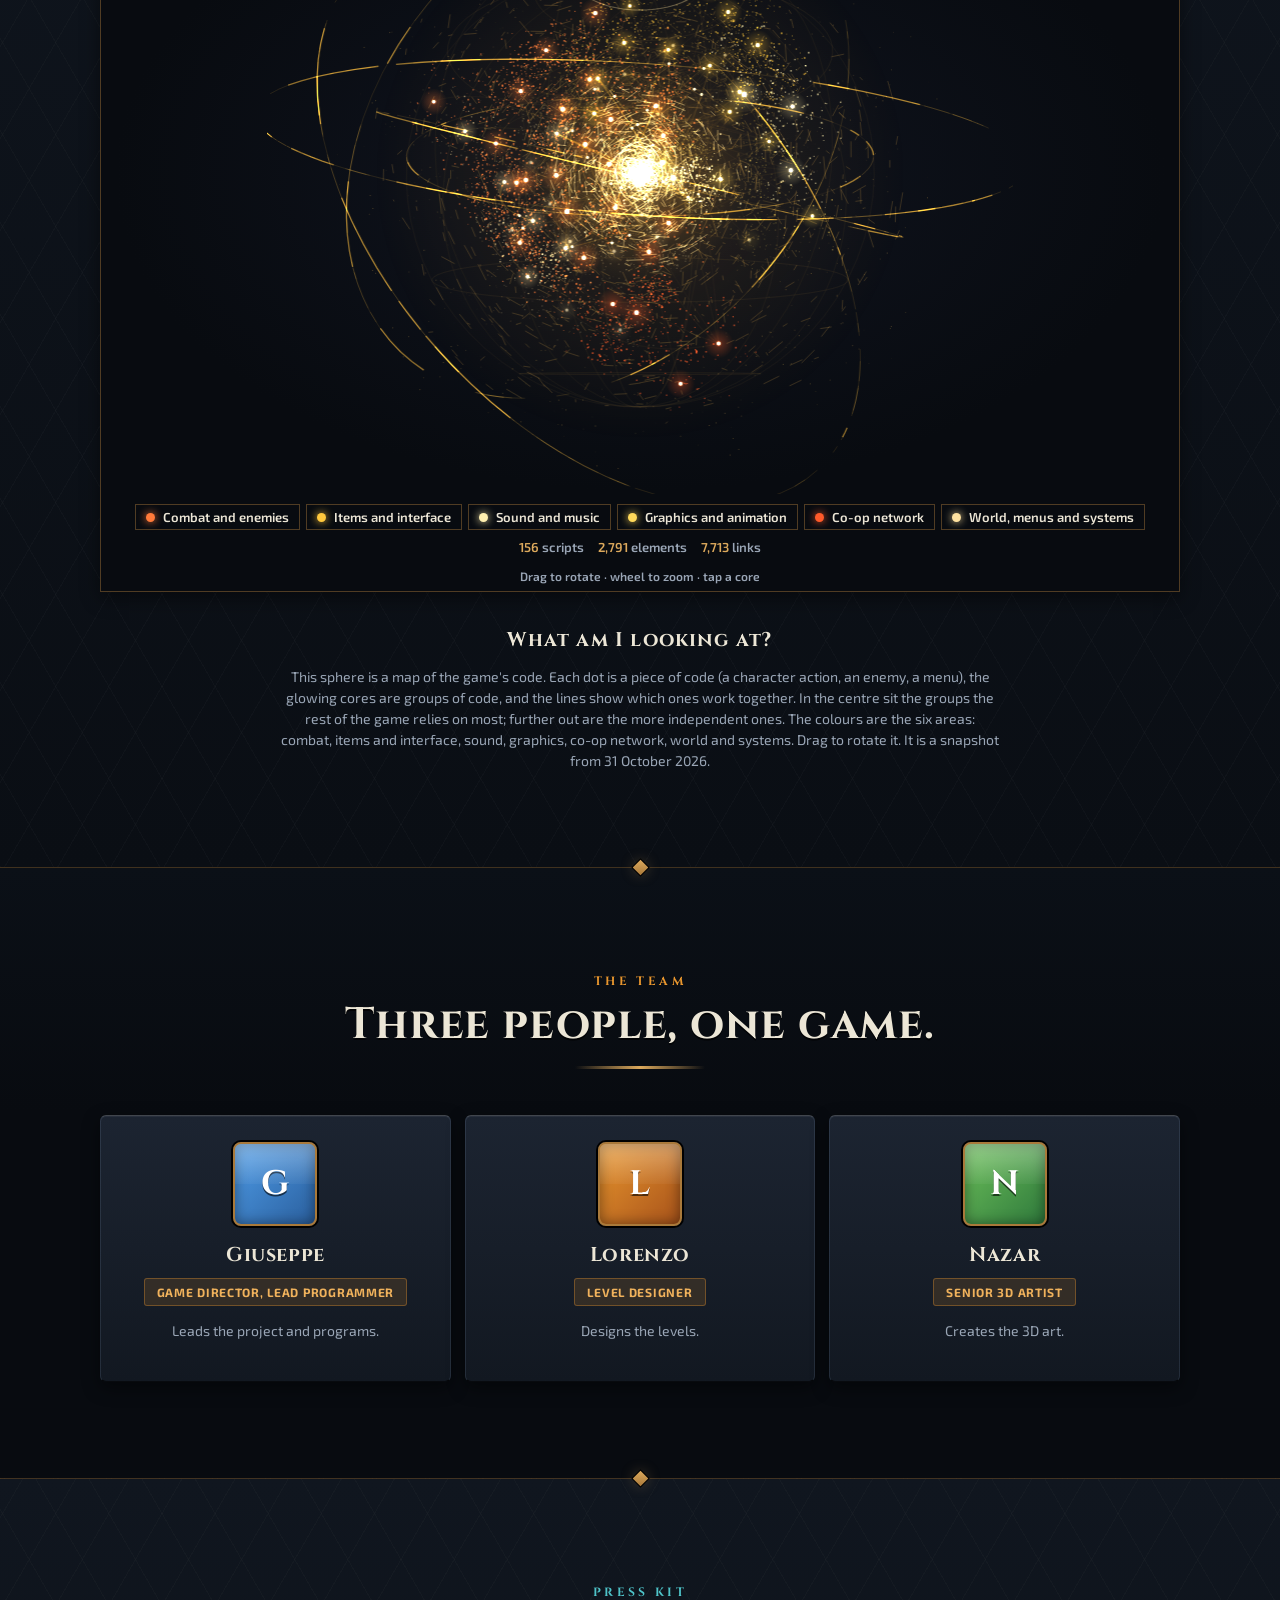
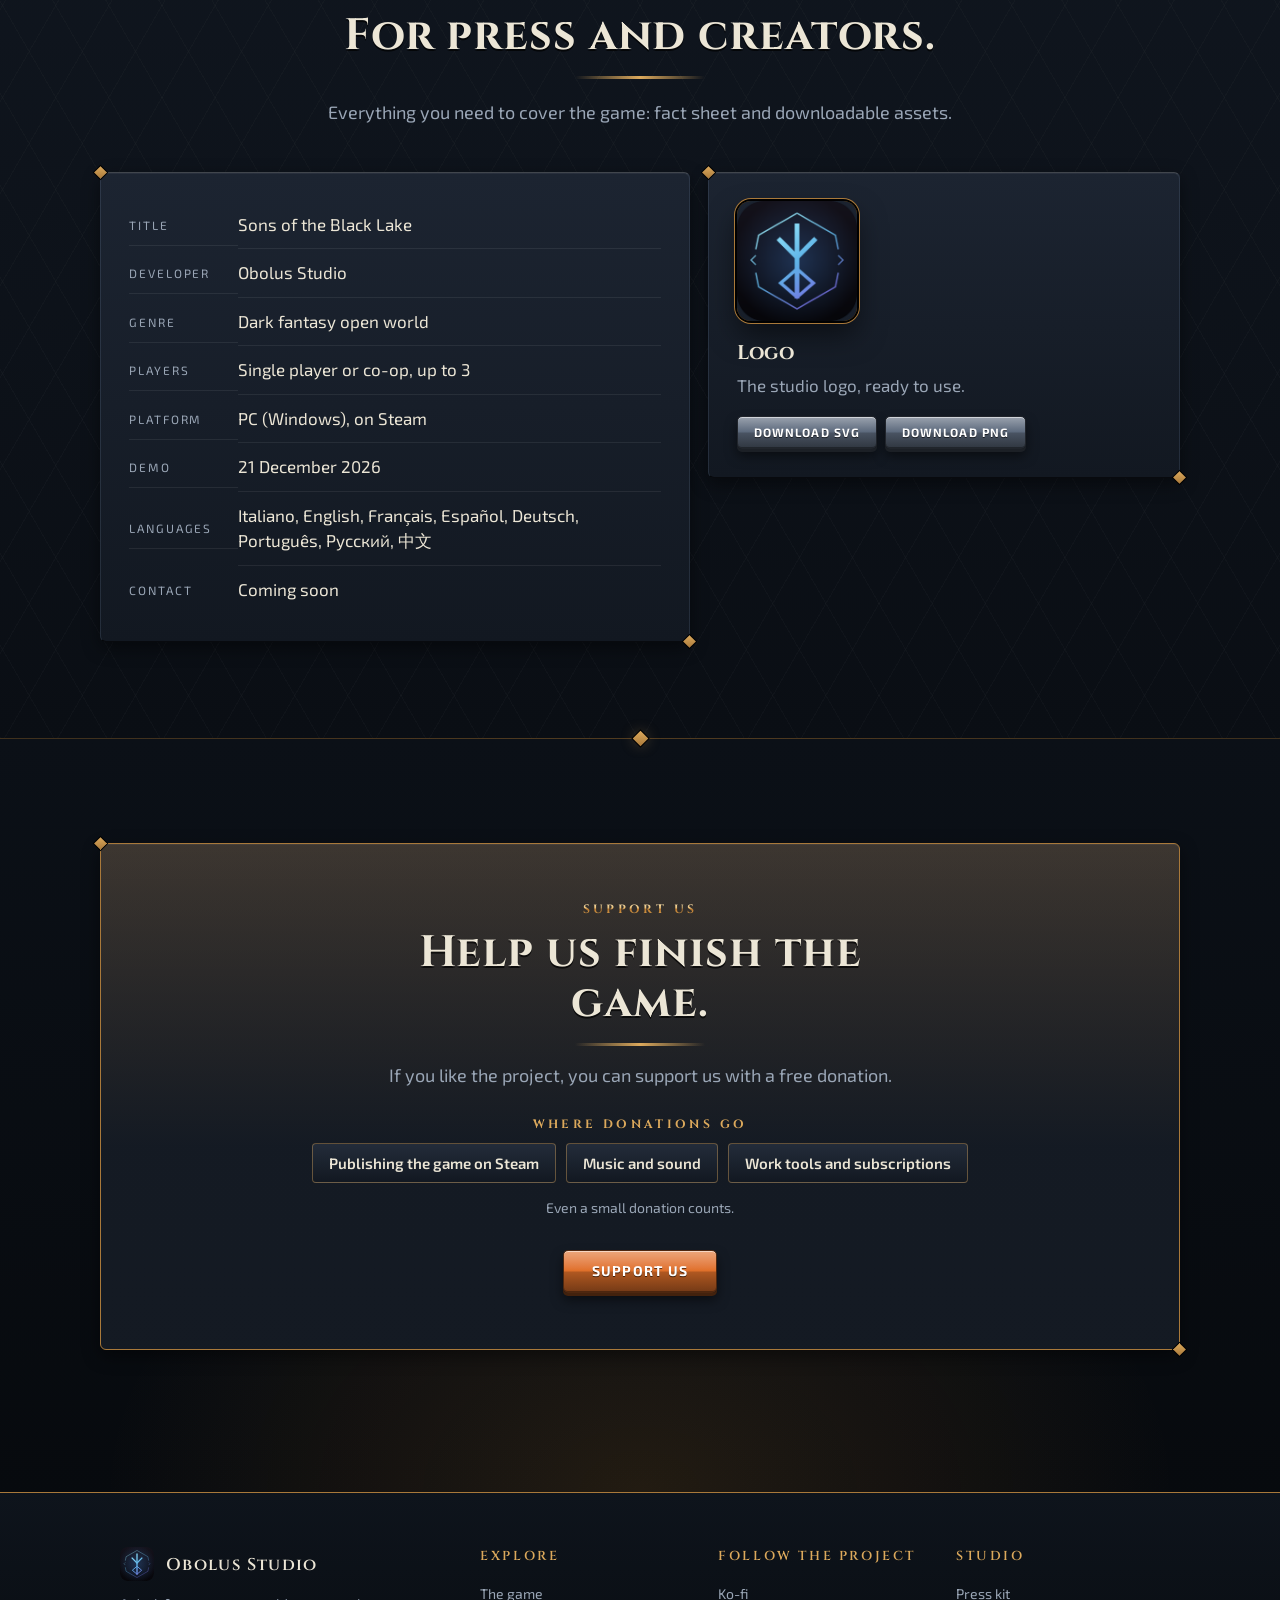
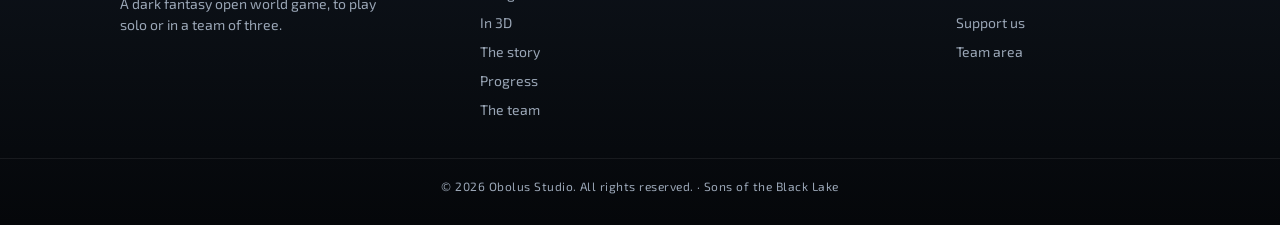
==== commit d187e4eb: "Correggi i colori dell'ascia e scrivi l'elenco delle lingue nel press kit Co-Authored-By: Claude Son" ====
--- a/index.html
+++ b/index.html
@@ -78,7 +78,7 @@
 <section id="team" class="band-a"><div class="rv"><p class="k" style="color:var(--orange)">Il team</p><h2>Tre persone, un gioco.</h2></div><div class="ppl rv" id="ppl"></div></section>
 
 <section id="press" class="band-c"><div class="rv"><p class="k" style="color:var(--teal)">Press kit</p><h2>Per stampa e creator.</h2><p class="sub">Tutto quello che serve per parlare del gioco: scheda tecnica e materiali da scaricare.</p></div>
-  <div class="press rv"><div class="card"><dl class="fs"><dt>Titolo</dt><dd>Sons of the Black Lake</dd><dt>Sviluppatore</dt><dd>Obolus Studio</dd><dt>Genere</dt><dd>Dark fantasy open world</dd><dt>Giocatori</dt><dd>Singolo o co-op, fino a 3</dd><dt>Piattaforma</dt><dd>PC (Windows), su Steam</dd><dt>Demo</dt><dd id="pd">—</dd><dt>Lingue</dt><dd>Otto lingue</dd><dt>Contatti</dt><dd id="pc">Presto disponibile</dd></dl></div>
+  <div class="press rv"><div class="card"><dl class="fs"><dt>Titolo</dt><dd>Sons of the Black Lake</dd><dt>Sviluppatore</dt><dd>Obolus Studio</dd><dt>Genere</dt><dd>Dark fantasy open world</dd><dt>Giocatori</dt><dd>Singolo o co-op, fino a 3</dd><dt>Piattaforma</dt><dd>PC (Windows), su Steam</dd><dt>Demo</dt><dd id="pd">—</dd><dt>Lingue</dt><dd translate="no">Italiano, English, Français, Español, Deutsch, Português, Русский, 中文</dd><dt>Contatti</dt><dd id="pc">Presto disponibile</dd></dl></div>
   <div class="card assets"><img src="media/logo-512.png" alt="Logo di Obolus Studio" width="120" height="120"><h3>Logo</h3><p>Il logo dello studio, pronto da usare.</p><div><a class="cta2 sm" href="media/logo.svg" download>Scarica SVG</a><a class="cta2 sm" href="media/logo-512.png" download>Scarica PNG</a></div></div></div>
 </section>
 
